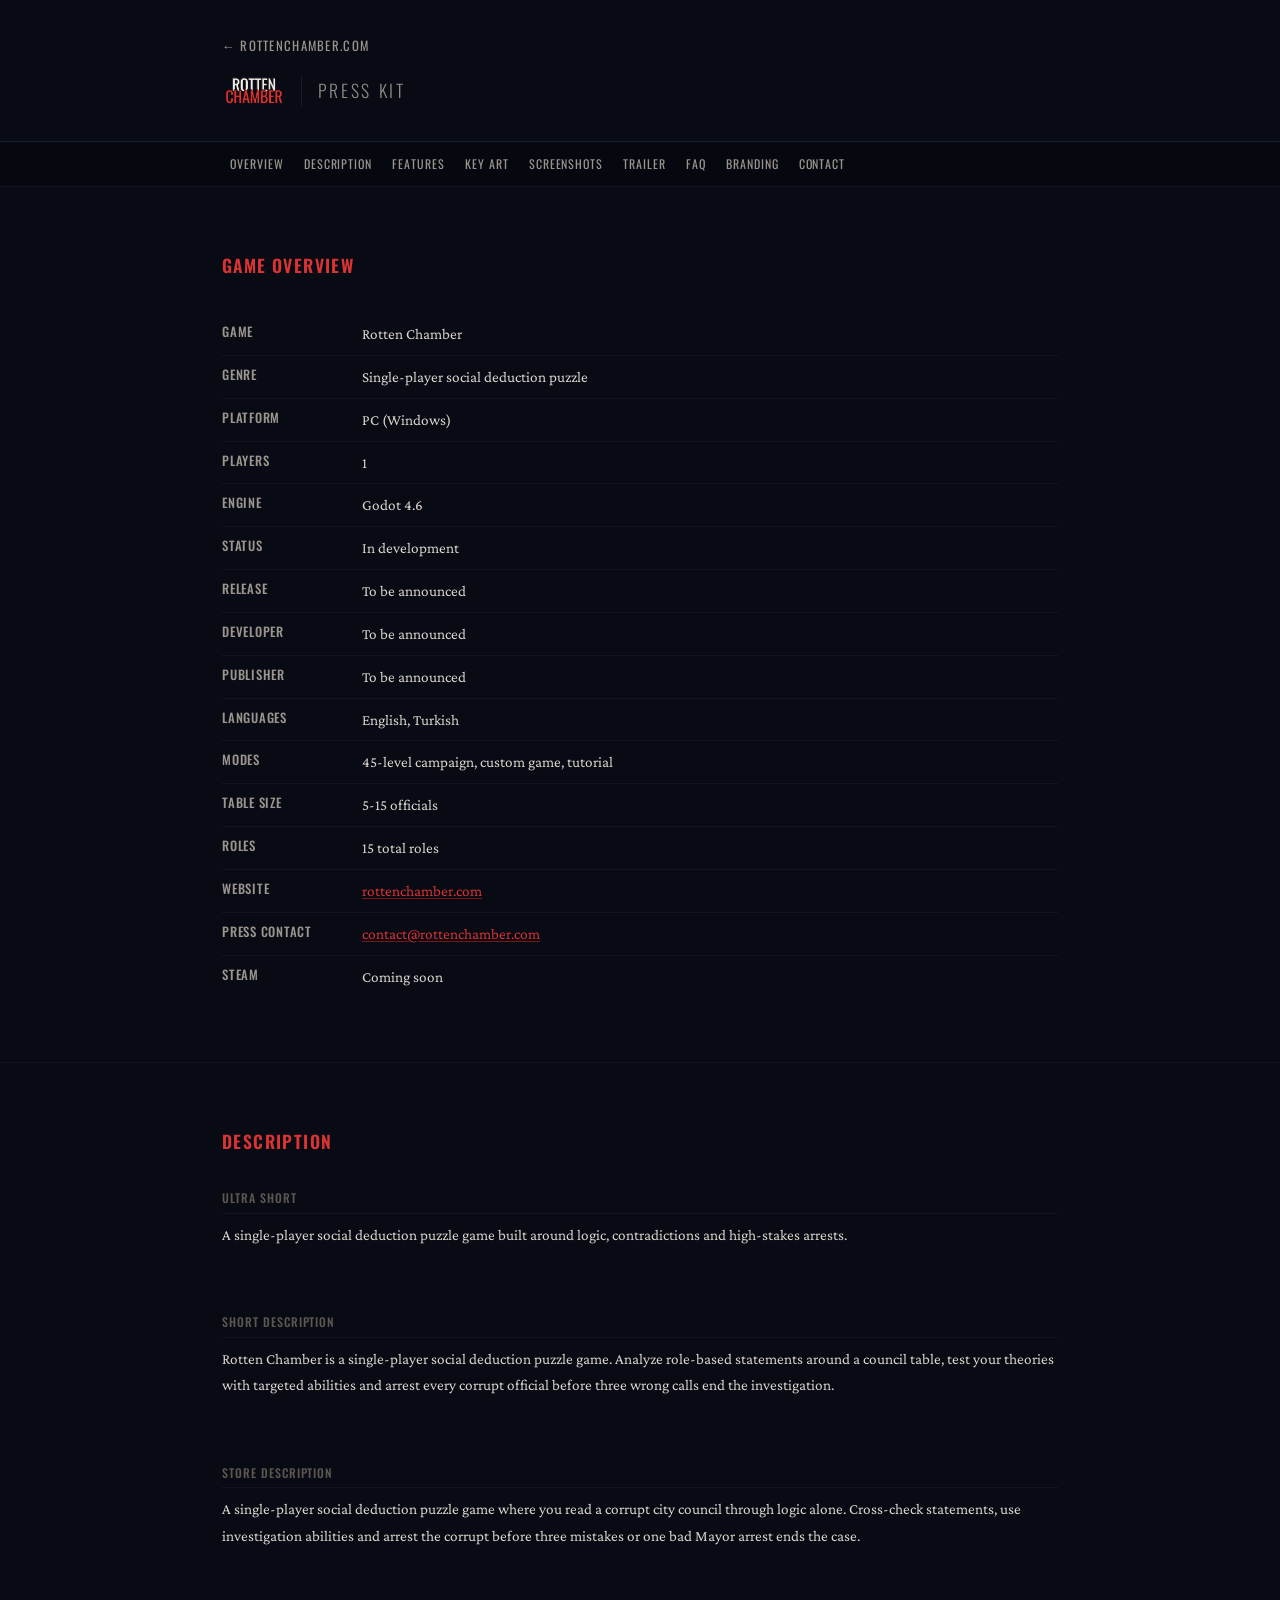
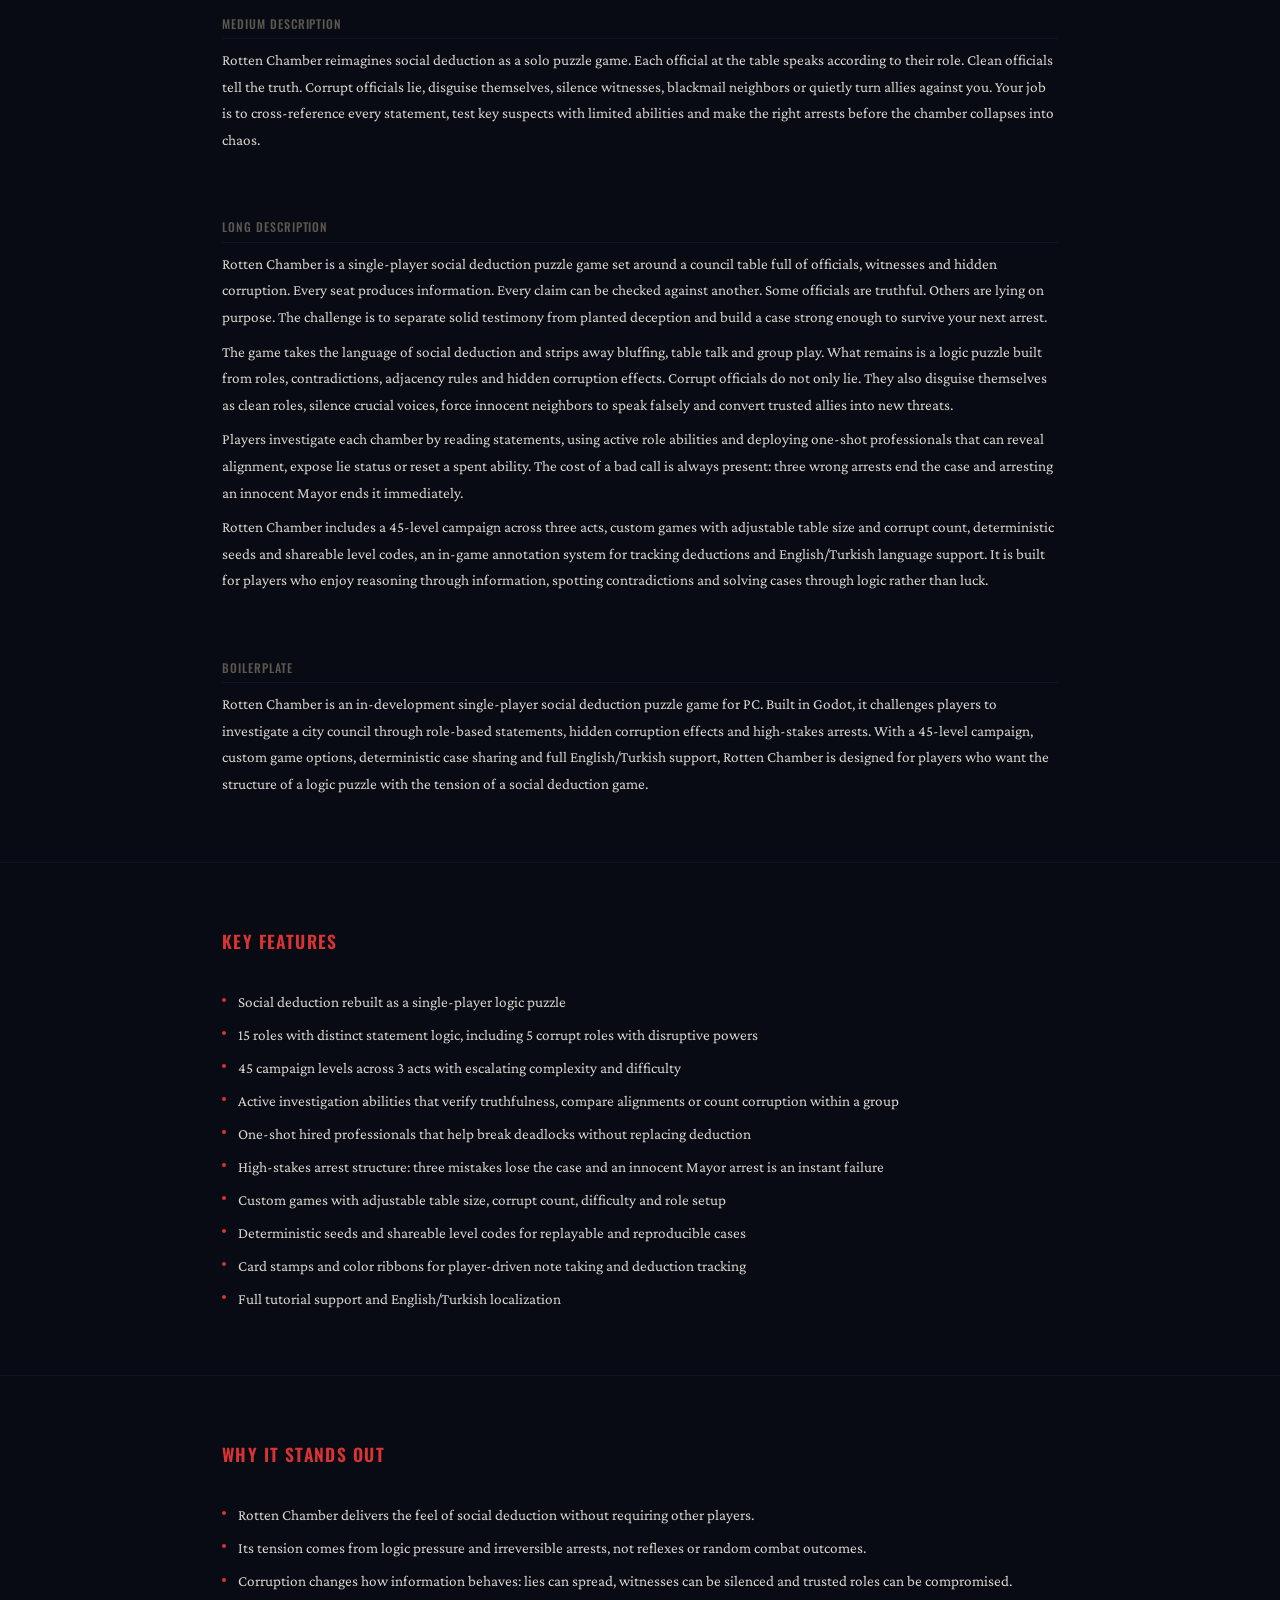
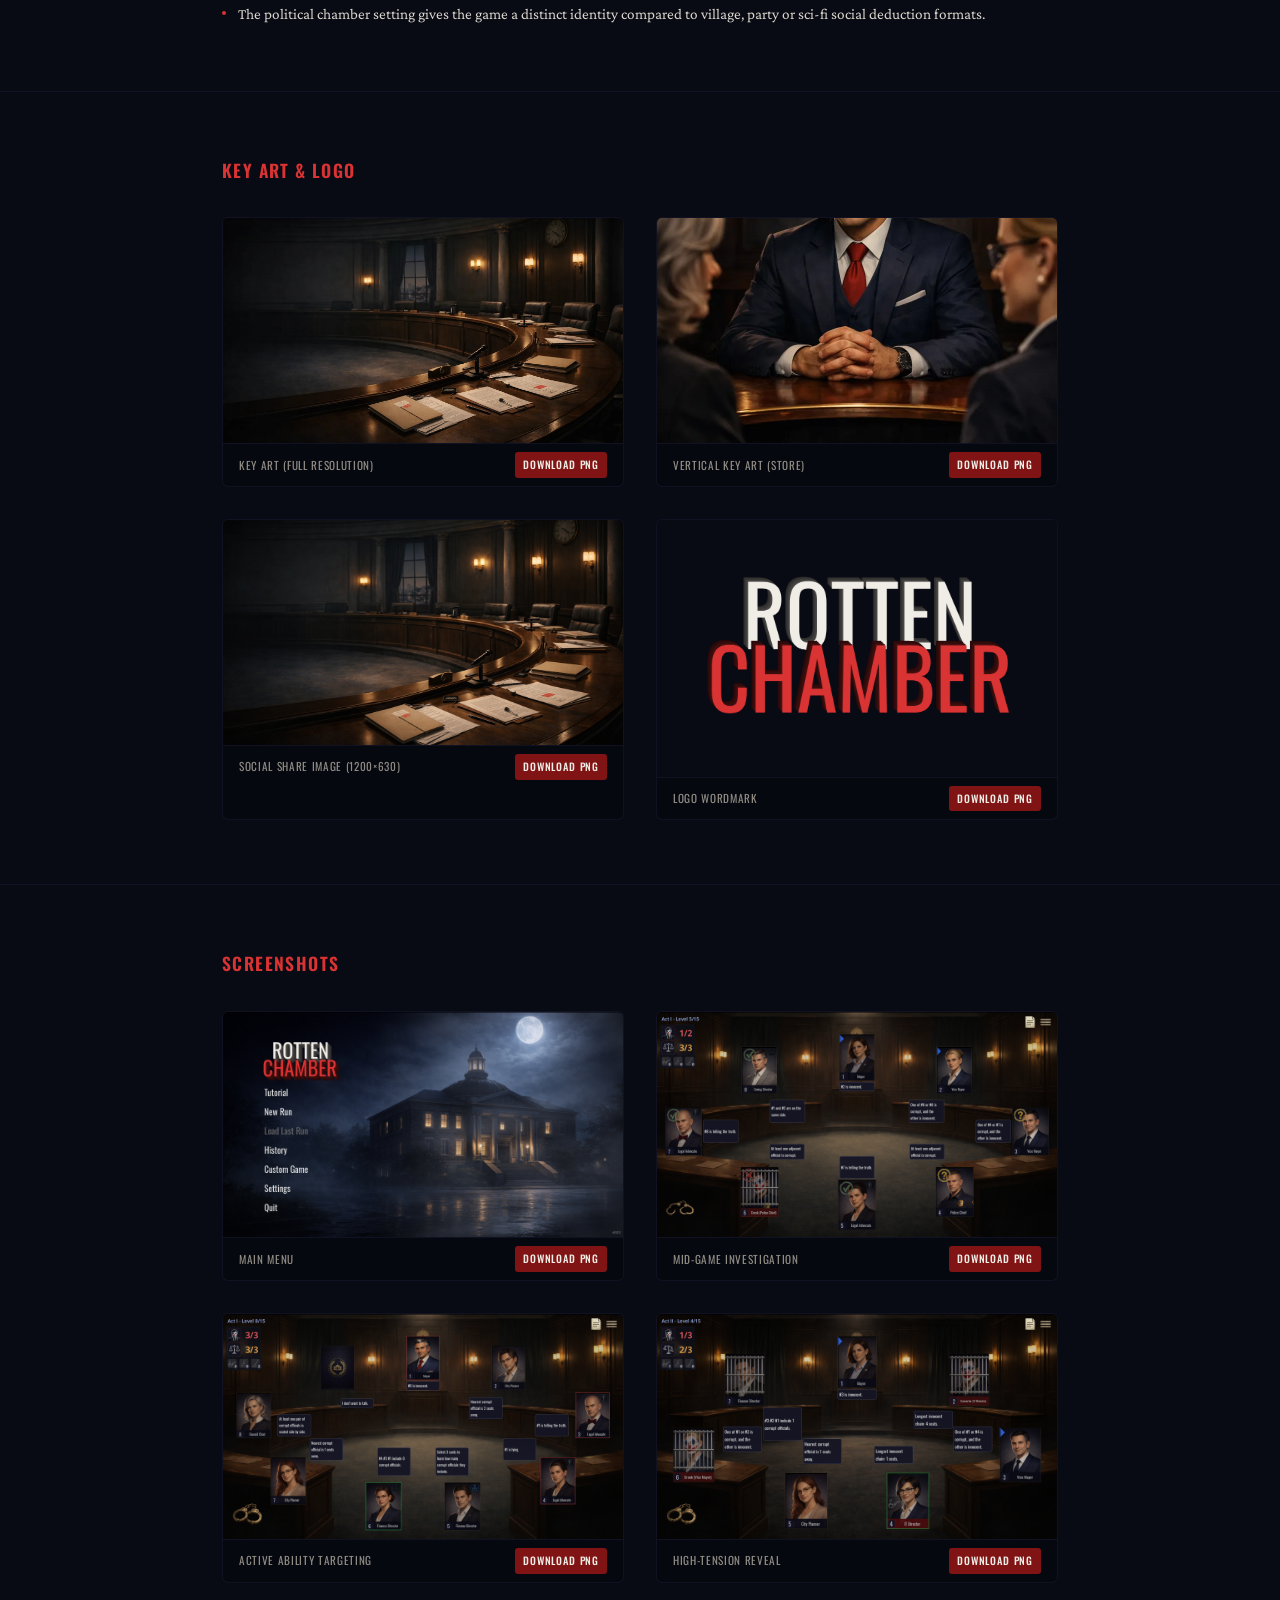
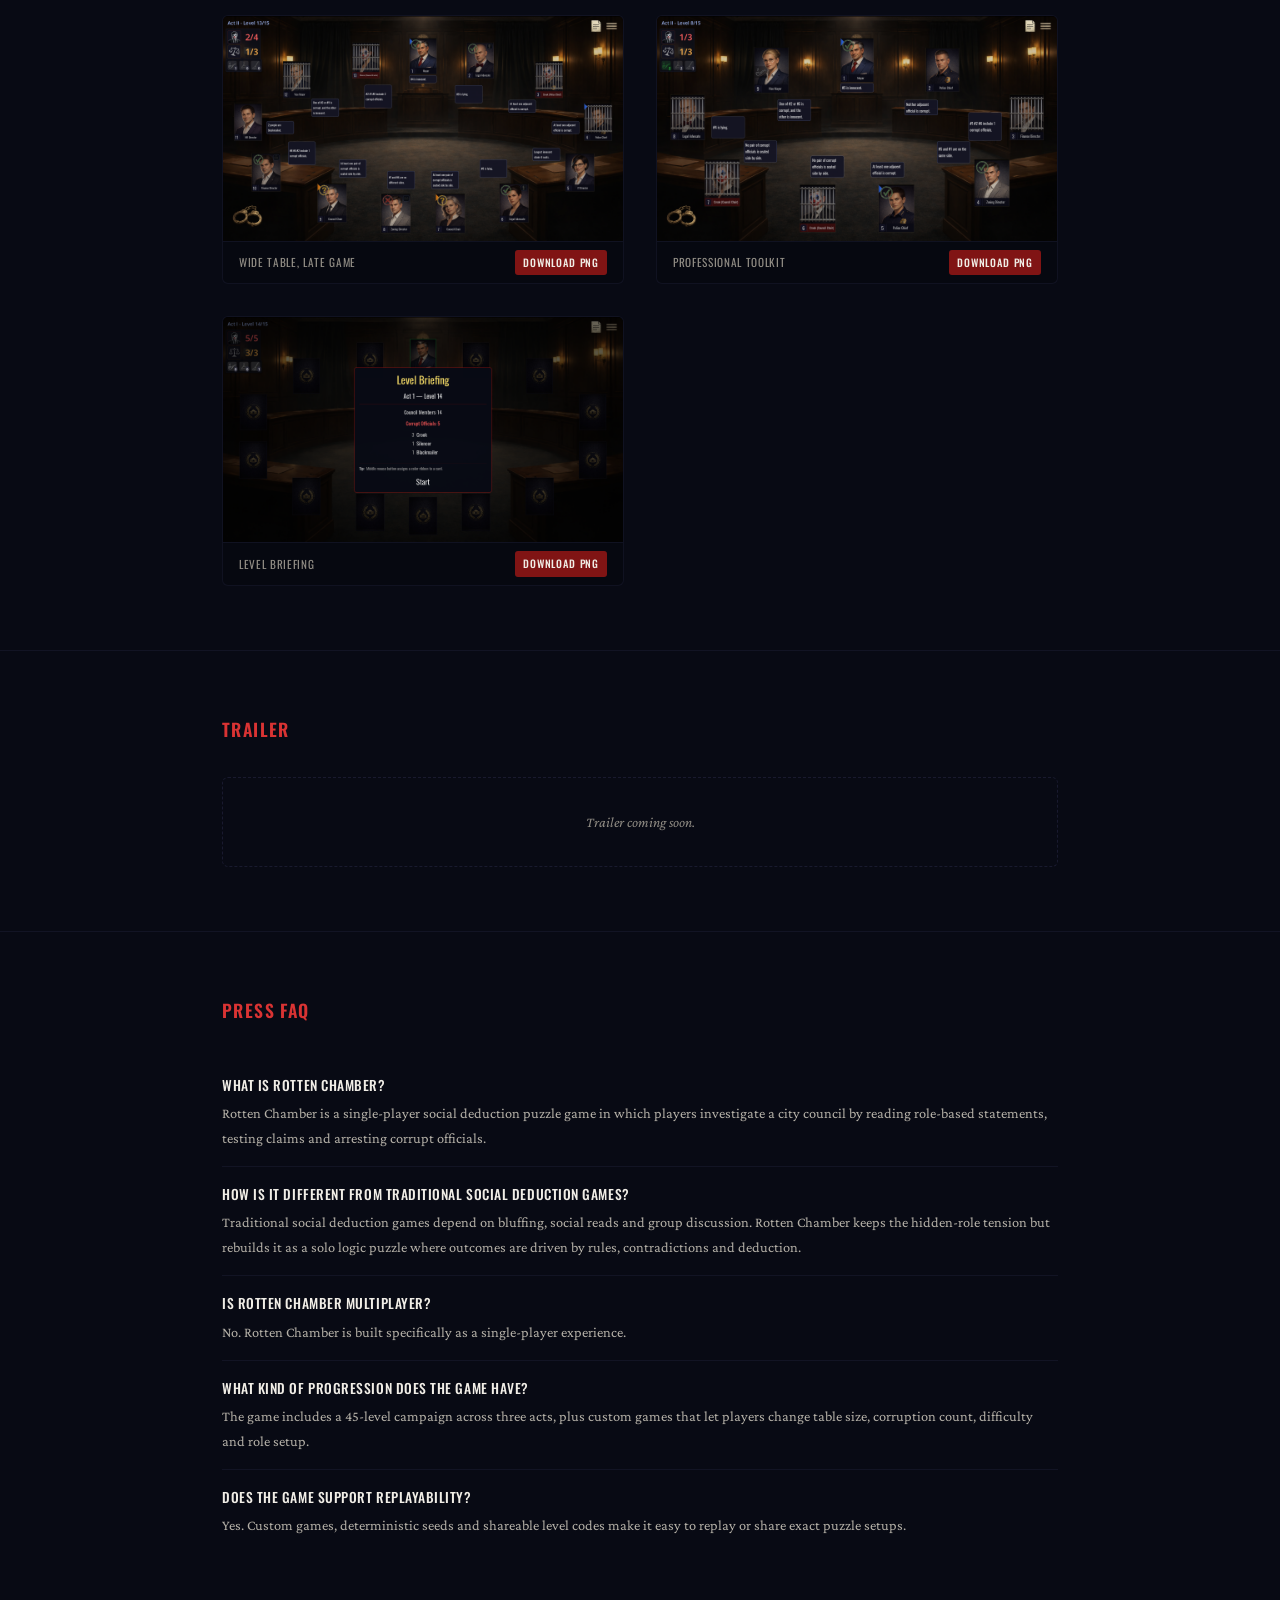
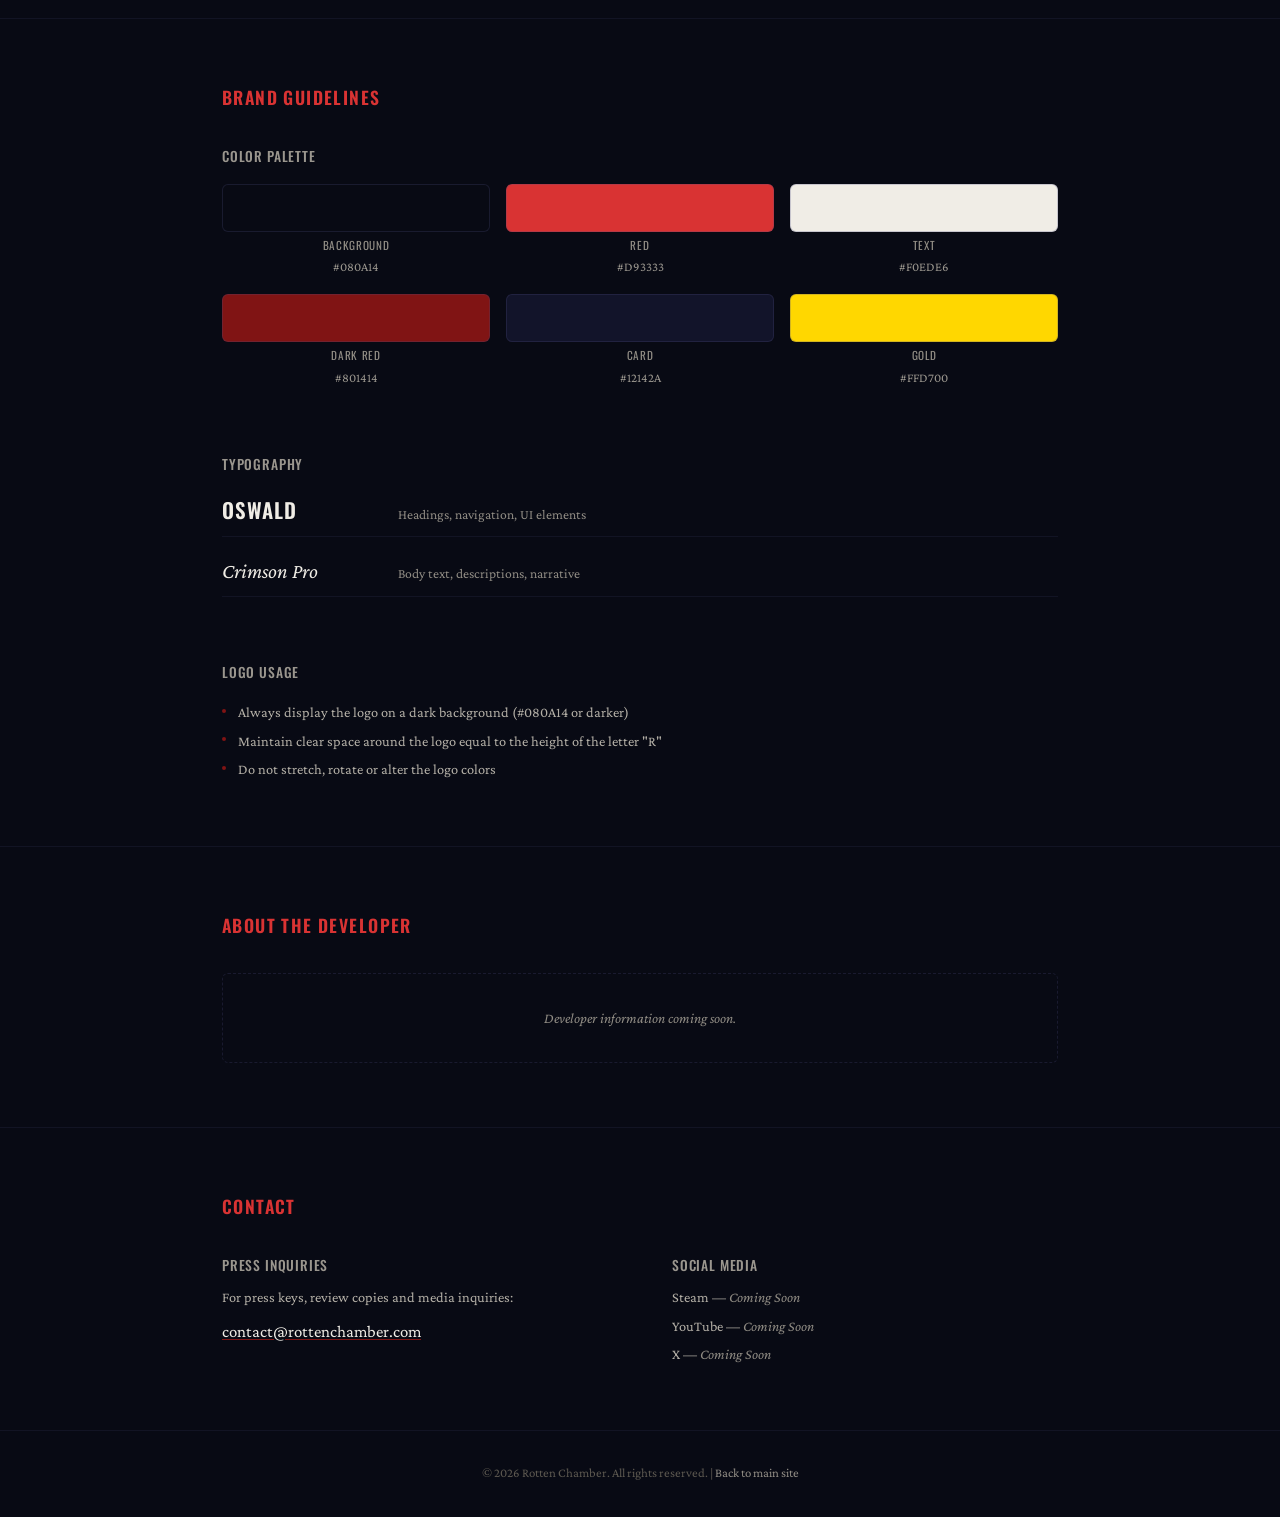
==== presskit/index.html @ c830e213 "Press kit: add dedicated press kit page at /presskit/ Self-hosted press kit with fact sheet, tiered " ====
<!DOCTYPE html>
<html lang="en">
<head>
  <meta charset="UTF-8">
  <meta name="viewport" content="width=device-width, initial-scale=1.0">
  <title>Press Kit - Rotten Chamber | Single-Player Social Deduction Puzzle Game</title>
  <meta name="description" content="Press kit for Rotten Chamber. A single-player social deduction puzzle game where every lie follows a rule. Download key art, screenshots, logos and game information for media coverage.">
  <meta name="robots" content="index, follow">
  <link rel="canonical" href="https://rottenchamber.com/presskit/">

  <!-- Open Graph -->
  <meta property="og:title" content="Press Kit - Rotten Chamber">
  <meta property="og:description" content="Press kit for Rotten Chamber. Download key art, screenshots, logos and game information for media coverage.">
  <meta property="og:image" content="https://rottenchamber.com/assets/images/exclusive/derived/hero_key_art_og.png">
  <meta property="og:image:width" content="1200">
  <meta property="og:image:height" content="630">
  <meta property="og:image:type" content="image/png">
  <meta property="og:image:alt" content="Rotten Chamber key art: a dark civic chamber where corruption hides in plain sight">
  <meta property="og:url" content="https://rottenchamber.com/presskit/">
  <meta property="og:type" content="website">
  <meta property="og:site_name" content="Rotten Chamber">

  <!-- Twitter Card -->
  <meta name="twitter:card" content="summary_large_image">
  <meta name="twitter:title" content="Press Kit - Rotten Chamber">
  <meta name="twitter:description" content="Press kit for Rotten Chamber. Download key art, screenshots, logos and game information.">
  <meta name="twitter:image" content="https://rottenchamber.com/assets/images/exclusive/derived/hero_key_art_og.png">

  <meta name="theme-color" content="#080A14">

  <!-- Favicon -->
  <link rel="icon" type="image/png" href="../assets/images/favicon.png">

  <!-- Fonts -->
  <link rel="preconnect" href="https://fonts.googleapis.com">
  <link rel="preconnect" href="https://fonts.gstatic.com" crossorigin>
  <link href="https://fonts.googleapis.com/css2?family=Oswald:wght@300;400;500;600;700&family=Crimson+Pro:ital,wght@0,300;0,400;0,500;0,600;1,300;1,400&display=swap" rel="stylesheet">

  <!-- Stylesheet -->
  <link rel="stylesheet" href="presskit.css">

  <!-- JSON-LD Structured Data -->
  <script type="application/ld+json">
  {
    "@context": "https://schema.org",
    "@type": "VideoGame",
    "name": "Rotten Chamber",
    "description": "A single-player social deduction puzzle game. Analyze statements, cross-reference clues and arrest the corrupt. 15 unique roles, 45 levels across three acts and pure logic-based deduction.",
    "url": "https://rottenchamber.com/",
    "image": "https://rottenchamber.com/assets/images/exclusive/derived/hero_key_art_og.png",
    "genre": ["Puzzle", "Social Deduction", "Logic"],
    "gamePlatform": "PC",
    "applicationCategory": "Game",
    "operatingSystem": "Windows",
    "numberOfPlayers": {
      "@type": "QuantitativeValue",
      "value": 1
    },
    "author": {
      "@type": "Organization",
      "name": "Rotten Chamber"
    },
    "inLanguage": "en",
    "keywords": "social deduction, social deduction game, single player social deduction, solo social deduction, social deduction puzzle, logic puzzle game, deduction game, press kit"
  }
  </script>
  <script type="application/ld+json">
  {
    "@context": "https://schema.org",
    "@type": "BreadcrumbList",
    "itemListElement": [
      {
        "@type": "ListItem",
        "position": 1,
        "name": "Home",
        "item": "https://rottenchamber.com/"
      },
      {
        "@type": "ListItem",
        "position": 2,
        "name": "Press Kit",
        "item": "https://rottenchamber.com/presskit/"
      }
    ]
  }
  </script>
</head>
<body>

  <!-- ═══ HEADER ═══════════════════════════════════════════════════════════ -->
  <header class="pk-header">
    <div class="pk-container">
      <a href="../" class="pk-header__back" data-i18n="presskit.back">&larr; rottenchamber.com</a>
      <div class="pk-header__title">
        <img src="../assets/images/exclusive/logo_wordmark_master.png" alt="Rotten Chamber" class="pk-header__logo">
        <span class="pk-header__label" data-i18n="presskit.title">Press Kit</span>
      </div>
    </div>
  </header>

  <!-- ═══ NAV ══════════════════════════════════════════════════════════════ -->
  <nav class="pk-nav" aria-label="Press kit sections">
    <div class="pk-container">
      <ul class="pk-nav__list">
        <li><a href="#overview" data-i18n="presskit.nav.overview">Overview</a></li>
        <li><a href="#description" data-i18n="presskit.nav.description">Description</a></li>
        <li><a href="#features" data-i18n="presskit.nav.features">Features</a></li>
        <li><a href="#key-art" data-i18n="presskit.nav.keyart">Key Art</a></li>
        <li><a href="#screenshots" data-i18n="presskit.nav.screenshots">Screenshots</a></li>
        <li><a href="#trailer" data-i18n="presskit.nav.trailer">Trailer</a></li>
        <li><a href="#press-faq" data-i18n="presskit.nav.faq">FAQ</a></li>
        <li><a href="#branding" data-i18n="presskit.nav.branding">Branding</a></li>
        <li><a href="#contact" data-i18n="presskit.nav.contact">Contact</a></li>
      </ul>
    </div>
  </nav>

  <main class="pk-main">

    <!-- ═══ FACT SHEET ════════════════════════════════════════════════════ -->
    <section class="pk-section" id="overview">
      <div class="pk-container">
        <h2 class="pk-section__title" data-i18n="presskit.overview.title">Game Overview</h2>
        <div class="pk-fact-sheet">
          <dl class="pk-facts">
            <div class="pk-facts__row">
              <dt data-i18n="presskit.fact.game">Game</dt>
              <dd>Rotten Chamber</dd>
            </div>
            <div class="pk-facts__row">
              <dt data-i18n="presskit.fact.genre">Genre</dt>
              <dd data-i18n="presskit.fact.genre_value">Single-player social deduction puzzle</dd>
            </div>
            <div class="pk-facts__row">
              <dt data-i18n="presskit.fact.platform">Platform</dt>
              <dd data-i18n="presskit.fact.platform_value">PC (Windows)</dd>
            </div>
            <div class="pk-facts__row">
              <dt data-i18n="presskit.fact.players">Players</dt>
              <dd>1</dd>
            </div>
            <div class="pk-facts__row">
              <dt data-i18n="presskit.fact.engine">Engine</dt>
              <dd>Godot 4.6</dd>
            </div>
            <div class="pk-facts__row">
              <dt data-i18n="presskit.fact.status">Status</dt>
              <dd data-i18n="presskit.fact.status_value">In development</dd>
            </div>
            <div class="pk-facts__row">
              <dt data-i18n="presskit.fact.release">Release</dt>
              <dd data-i18n="presskit.fact.release_value">To be announced</dd>
            </div>
            <div class="pk-facts__row">
              <dt data-i18n="presskit.fact.developer">Developer</dt>
              <dd data-i18n="presskit.fact.developer_value">To be announced</dd>
            </div>
            <div class="pk-facts__row">
              <dt data-i18n="presskit.fact.publisher">Publisher</dt>
              <dd data-i18n="presskit.fact.publisher_value">To be announced</dd>
            </div>
            <div class="pk-facts__row">
              <dt data-i18n="presskit.fact.languages">Languages</dt>
              <dd data-i18n="presskit.fact.languages_value">English, Turkish</dd>
            </div>
            <div class="pk-facts__row">
              <dt data-i18n="presskit.fact.modes">Modes</dt>
              <dd data-i18n="presskit.fact.modes_value">45-level campaign, custom game, tutorial</dd>
            </div>
            <div class="pk-facts__row">
              <dt data-i18n="presskit.fact.table_size">Table Size</dt>
              <dd data-i18n="presskit.fact.table_size_value">5-15 officials</dd>
            </div>
            <div class="pk-facts__row">
              <dt data-i18n="presskit.fact.roles">Roles</dt>
              <dd data-i18n="presskit.fact.roles_value">15 total roles</dd>
            </div>
            <div class="pk-facts__row">
              <dt data-i18n="presskit.fact.website">Website</dt>
              <dd><a href="https://rottenchamber.com" class="pk-link">rottenchamber.com</a></dd>
            </div>
            <div class="pk-facts__row">
              <dt data-i18n="presskit.fact.press_contact">Press Contact</dt>
              <dd><a href="mailto:contact@rottenchamber.com" class="pk-link">contact@rottenchamber.com</a></dd>
            </div>
            <div class="pk-facts__row">
              <dt>Steam</dt>
              <dd data-i18n="presskit.fact.steam_value">Coming soon</dd>
            </div>
          </dl>
        </div>
      </div>
    </section>

    <!-- ═══ DESCRIPTION ══════════════════════════════════════════════════ -->
    <section class="pk-section" id="description">
      <div class="pk-container">
        <h2 class="pk-section__title" data-i18n="presskit.description.title">Description</h2>

        <div class="pk-description">
          <div class="pk-description__tier">
            <h3 data-i18n="presskit.description.ultra_short_title">Ultra Short</h3>
            <p data-i18n="presskit.description.ultra_short">A single-player social deduction puzzle game built around logic, contradictions and high-stakes arrests.</p>
          </div>

          <div class="pk-description__tier">
            <h3 data-i18n="presskit.description.short_title">Short Description</h3>
            <p data-i18n="presskit.description.short">Rotten Chamber is a single-player social deduction puzzle game. Analyze role-based statements around a council table, test your theories with targeted abilities and arrest every corrupt official before three wrong calls end the investigation.</p>
          </div>

          <div class="pk-description__tier">
            <h3 data-i18n="presskit.description.store_title">Store Description</h3>
            <p data-i18n="presskit.description.store">A single-player social deduction puzzle game where you read a corrupt city council through logic alone. Cross-check statements, use investigation abilities and arrest the corrupt before three mistakes or one bad Mayor arrest ends the case.</p>
          </div>

          <div class="pk-description__tier">
            <h3 data-i18n="presskit.description.medium_title">Medium Description</h3>
            <p data-i18n="presskit.description.medium">Rotten Chamber reimagines social deduction as a solo puzzle game. Each official at the table speaks according to their role. Clean officials tell the truth. Corrupt officials lie, disguise themselves, silence witnesses, blackmail neighbors or quietly turn allies against you. Your job is to cross-reference every statement, test key suspects with limited abilities and make the right arrests before the chamber collapses into chaos.</p>
          </div>

          <div class="pk-description__tier">
            <h3 data-i18n="presskit.description.long_title">Long Description</h3>
            <p data-i18n="presskit.description.long_p1">Rotten Chamber is a single-player social deduction puzzle game set around a council table full of officials, witnesses and hidden corruption. Every seat produces information. Every claim can be checked against another. Some officials are truthful. Others are lying on purpose. The challenge is to separate solid testimony from planted deception and build a case strong enough to survive your next arrest.</p>
            <p data-i18n="presskit.description.long_p2">The game takes the language of social deduction and strips away bluffing, table talk and group play. What remains is a logic puzzle built from roles, contradictions, adjacency rules and hidden corruption effects. Corrupt officials do not only lie. They also disguise themselves as clean roles, silence crucial voices, force innocent neighbors to speak falsely and convert trusted allies into new threats.</p>
            <p data-i18n="presskit.description.long_p3">Players investigate each chamber by reading statements, using active role abilities and deploying one-shot professionals that can reveal alignment, expose lie status or reset a spent ability. The cost of a bad call is always present: three wrong arrests end the case and arresting an innocent Mayor ends it immediately.</p>
            <p data-i18n="presskit.description.long_p4">Rotten Chamber includes a 45-level campaign across three acts, custom games with adjustable table size and corrupt count, deterministic seeds and shareable level codes, an in-game annotation system for tracking deductions and English/Turkish language support. It is built for players who enjoy reasoning through information, spotting contradictions and solving cases through logic rather than luck.</p>
          </div>

          <div class="pk-description__tier">
            <h3 data-i18n="presskit.description.boilerplate_title">Boilerplate</h3>
            <p data-i18n="presskit.description.boilerplate">Rotten Chamber is an in-development single-player social deduction puzzle game for PC. Built in Godot, it challenges players to investigate a city council through role-based statements, hidden corruption effects and high-stakes arrests. With a 45-level campaign, custom game options, deterministic case sharing and full English/Turkish support, Rotten Chamber is designed for players who want the structure of a logic puzzle with the tension of a social deduction game.</p>
          </div>
        </div>
      </div>
    </section>

    <!-- ═══ FEATURES ═════════════════════════════════════════════════════ -->
    <section class="pk-section" id="features">
      <div class="pk-container">
        <h2 class="pk-section__title" data-i18n="presskit.features.title">Key Features</h2>
        <ul class="pk-feature-list">
          <li data-i18n="presskit.features.f1">Social deduction rebuilt as a single-player logic puzzle</li>
          <li data-i18n="presskit.features.f2">15 roles with distinct statement logic, including 5 corrupt roles with disruptive powers</li>
          <li data-i18n="presskit.features.f3">45 campaign levels across 3 acts with escalating complexity and difficulty</li>
          <li data-i18n="presskit.features.f4">Active investigation abilities that verify truthfulness, compare alignments or count corruption within a group</li>
          <li data-i18n="presskit.features.f5">One-shot hired professionals that help break deadlocks without replacing deduction</li>
          <li data-i18n="presskit.features.f6">High-stakes arrest structure: three mistakes lose the case and an innocent Mayor arrest is an instant failure</li>
          <li data-i18n="presskit.features.f7">Custom games with adjustable table size, corrupt count, difficulty and role setup</li>
          <li data-i18n="presskit.features.f8">Deterministic seeds and shareable level codes for replayable and reproducible cases</li>
          <li data-i18n="presskit.features.f9">Card stamps and color ribbons for player-driven note taking and deduction tracking</li>
          <li data-i18n="presskit.features.f10">Full tutorial support and English/Turkish localization</li>
        </ul>
      </div>
    </section>

    <!-- ═══ WHY IT STANDS OUT ════════════════════════════════════════════ -->
    <section class="pk-section" id="why">
      <div class="pk-container">
        <h2 class="pk-section__title" data-i18n="presskit.why.title">Why It Stands Out</h2>
        <ul class="pk-feature-list pk-feature-list--standout">
          <li data-i18n="presskit.why.w1">Rotten Chamber delivers the feel of social deduction without requiring other players.</li>
          <li data-i18n="presskit.why.w2">Its tension comes from logic pressure and irreversible arrests, not reflexes or random combat outcomes.</li>
          <li data-i18n="presskit.why.w3">Corruption changes how information behaves: lies can spread, witnesses can be silenced and trusted roles can be compromised.</li>
          <li data-i18n="presskit.why.w4">The political chamber setting gives the game a distinct identity compared to village, party or sci-fi social deduction formats.</li>
        </ul>
      </div>
    </section>

    <!-- ═══ KEY ART & LOGO ═══════════════════════════════════════════════ -->
    <section class="pk-section" id="key-art">
      <div class="pk-container">
        <h2 class="pk-section__title" data-i18n="presskit.keyart.title">Key Art &amp; Logo</h2>

        <div class="pk-media-grid pk-media-grid--keyart">
          <figure class="pk-media-item">
            <a href="../assets/images/exclusive/hero_key_art_master.png" target="_blank">
              <img src="../assets/images/exclusive/hero_key_art_master.webp" alt="Official key art for Rotten Chamber, depicting a shadowed civic chamber where corruption hides in plain sight" loading="lazy">
            </a>
            <figcaption>
              <span data-i18n="presskit.keyart.hero_label">Key Art (Full Resolution)</span>
              <a href="../assets/images/exclusive/hero_key_art_master.png" download class="pk-download" data-i18n="presskit.download">Download PNG</a>
            </figcaption>
          </figure>

          <figure class="pk-media-item">
            <a href="../assets/images/exclusive/store-vertical-key-art.png" target="_blank">
              <img src="../assets/images/exclusive/store-vertical-key-art.webp" alt="Rotten Chamber vertical key art for store pages" loading="lazy">
            </a>
            <figcaption>
              <span data-i18n="presskit.keyart.vertical_label">Vertical Key Art (Store)</span>
              <a href="../assets/images/exclusive/store-vertical-key-art.png" download class="pk-download" data-i18n="presskit.download">Download PNG</a>
            </figcaption>
          </figure>

          <figure class="pk-media-item">
            <a href="../assets/images/exclusive/derived/hero_key_art_og.png" target="_blank">
              <img src="../assets/images/exclusive/derived/hero_key_art_og.png" alt="Rotten Chamber Open Graph image (1200x630)" loading="lazy">
            </a>
            <figcaption>
              <span data-i18n="presskit.keyart.og_label">Social Share Image (1200&times;630)</span>
              <a href="../assets/images/exclusive/derived/hero_key_art_og.png" download class="pk-download" data-i18n="presskit.download">Download PNG</a>
            </figcaption>
          </figure>

          <figure class="pk-media-item">
            <a href="../assets/images/exclusive/logo_wordmark_master.png" target="_blank">
              <img src="../assets/images/exclusive/logo_wordmark_master.png" alt="Rotten Chamber wordmark logo" loading="lazy" class="pk-media-item__logo">
            </a>
            <figcaption>
              <span data-i18n="presskit.keyart.logo_label">Logo Wordmark</span>
              <a href="../assets/images/exclusive/logo_wordmark_master.png" download class="pk-download" data-i18n="presskit.download">Download PNG</a>
            </figcaption>
          </figure>
        </div>
      </div>
    </section>

    <!-- ═══ SCREENSHOTS ══════════════════════════════════════════════════ -->
    <section class="pk-section" id="screenshots">
      <div class="pk-container">
        <h2 class="pk-section__title" data-i18n="presskit.screenshots.title">Screenshots</h2>

        <div class="pk-media-grid pk-media-grid--screenshots">
          <figure class="pk-media-item">
            <a href="../assets/images/screenshots/main-menu.png" target="_blank">
              <img src="../assets/images/screenshots/main-menu.png" alt="Main menu artwork for Rotten Chamber, introducing the game's dark civic tone and dossier-inspired presentation" loading="lazy" width="1920" height="1080">
            </a>
            <figcaption>
              <span data-i18n="presskit.screenshots.s1">Main Menu</span>
              <a href="../assets/images/screenshots/main-menu.png" download class="pk-download" data-i18n="presskit.download">Download PNG</a>
            </figcaption>
          </figure>

          <figure class="pk-media-item">
            <a href="../assets/images/screenshots/hero-mid-investigation.png" target="_blank">
              <img src="../assets/images/screenshots/hero-mid-investigation.png" alt="A mid-game investigation with multiple open statements, visible deductions and earlier arrests already shaping the remaining suspect pool" loading="lazy" width="1920" height="1080">
            </a>
            <figcaption>
              <span data-i18n="presskit.screenshots.s2">Mid-game investigation</span>
              <a href="../assets/images/screenshots/hero-mid-investigation.png" download class="pk-download" data-i18n="presskit.download">Download PNG</a>
            </figcaption>
          </figure>

          <figure class="pk-media-item">
            <a href="../assets/images/screenshots/active-ability-targeting.png" target="_blank">
              <img src="../assets/images/screenshots/active-ability-targeting.png" alt="An active investigation ability in use, showing how players can target specific seats to test a theory instead of relying on guesswork" loading="lazy" width="1920" height="1080">
            </a>
            <figcaption>
              <span data-i18n="presskit.screenshots.s3">Active ability targeting</span>
              <a href="../assets/images/screenshots/active-ability-targeting.png" download class="pk-download" data-i18n="presskit.download">Download PNG</a>
            </figcaption>
          </figure>

          <figure class="pk-media-item">
            <a href="../assets/images/screenshots/high-tension-reveal.png" target="_blank">
              <img src="../assets/images/screenshots/high-tension-reveal.png" alt="A high-pressure late case where previous arrests, narrowing margins and revealed corruption create immediate risk around every next decision" loading="lazy" width="1920" height="1080">
            </a>
            <figcaption>
              <span data-i18n="presskit.screenshots.s4">High-tension reveal</span>
              <a href="../assets/images/screenshots/high-tension-reveal.png" download class="pk-download" data-i18n="presskit.download">Download PNG</a>
            </figcaption>
          </figure>

          <figure class="pk-media-item">
            <a href="../assets/images/screenshots/wide-table-late-game.png" target="_blank">
              <img src="../assets/images/screenshots/wide-table-late-game.png" alt="A larger chamber setup that highlights the game's expanding information network, role interplay and late-run deduction density" loading="lazy" width="1920" height="1080">
            </a>
            <figcaption>
              <span data-i18n="presskit.screenshots.s5">Wide table, late game</span>
              <a href="../assets/images/screenshots/wide-table-late-game.png" download class="pk-download" data-i18n="presskit.download">Download PNG</a>
            </figcaption>
          </figure>

          <figure class="pk-media-item">
            <a href="../assets/images/screenshots/professional-toolkit-usage.png" target="_blank">
              <img src="../assets/images/screenshots/professional-toolkit-usage.png" alt="One-shot hired professionals can expose hidden information or restore key tools when a case reaches a deadlock" loading="lazy" width="1920" height="1080">
            </a>
            <figcaption>
              <span data-i18n="presskit.screenshots.s6">Professional toolkit</span>
              <a href="../assets/images/screenshots/professional-toolkit-usage.png" download class="pk-download" data-i18n="presskit.download">Download PNG</a>
            </figcaption>
          </figure>

          <figure class="pk-media-item">
            <a href="../assets/images/screenshots/level-briefing-act1-level14.png" target="_blank">
              <img src="../assets/images/screenshots/level-briefing-act1-level14.png" alt="Pre-case briefing screen showing chamber size, corruption count and run structure before an investigation begins" loading="lazy" width="1920" height="1080">
            </a>
            <figcaption>
              <span data-i18n="presskit.screenshots.s7">Level briefing</span>
              <a href="../assets/images/screenshots/level-briefing-act1-level14.png" download class="pk-download" data-i18n="presskit.download">Download PNG</a>
            </figcaption>
          </figure>
        </div>
      </div>
    </section>

    <!-- ═══ TRAILER ══════════════════════════════════════════════════════ -->
    <section class="pk-section" id="trailer">
      <div class="pk-container">
        <h2 class="pk-section__title" data-i18n="presskit.trailer.title">Trailer</h2>
        <div class="pk-placeholder">
          <p data-i18n="presskit.trailer.coming_soon">Trailer coming soon.</p>
        </div>
      </div>
    </section>

    <!-- ═══ PRESS FAQ ═════════════════════════════════════════════════════ -->
    <section class="pk-section" id="press-faq">
      <div class="pk-container">
        <h2 class="pk-section__title" data-i18n="presskit.faq.title">Press FAQ</h2>
        <dl class="pk-faq">
          <div class="pk-faq__item">
            <dt data-i18n="presskit.faq.q1">What is Rotten Chamber?</dt>
            <dd data-i18n="presskit.faq.a1">Rotten Chamber is a single-player social deduction puzzle game in which players investigate a city council by reading role-based statements, testing claims and arresting corrupt officials.</dd>
          </div>
          <div class="pk-faq__item">
            <dt data-i18n="presskit.faq.q2">How is it different from traditional social deduction games?</dt>
            <dd data-i18n="presskit.faq.a2">Traditional social deduction games depend on bluffing, social reads and group discussion. Rotten Chamber keeps the hidden-role tension but rebuilds it as a solo logic puzzle where outcomes are driven by rules, contradictions and deduction.</dd>
          </div>
          <div class="pk-faq__item">
            <dt data-i18n="presskit.faq.q3">Is Rotten Chamber multiplayer?</dt>
            <dd data-i18n="presskit.faq.a3">No. Rotten Chamber is built specifically as a single-player experience.</dd>
          </div>
          <div class="pk-faq__item">
            <dt data-i18n="presskit.faq.q4">What kind of progression does the game have?</dt>
            <dd data-i18n="presskit.faq.a4">The game includes a 45-level campaign across three acts, plus custom games that let players change table size, corruption count, difficulty and role setup.</dd>
          </div>
          <div class="pk-faq__item">
            <dt data-i18n="presskit.faq.q5">Does the game support replayability?</dt>
            <dd data-i18n="presskit.faq.a5">Yes. Custom games, deterministic seeds and shareable level codes make it easy to replay or share exact puzzle setups.</dd>
          </div>
        </dl>
      </div>
    </section>

    <!-- ═══ BRAND GUIDELINES ═════════════════════════════════════════════ -->
    <section class="pk-section" id="branding">
      <div class="pk-container">
        <h2 class="pk-section__title" data-i18n="presskit.branding.title">Brand Guidelines</h2>

        <div class="pk-branding">
          <div class="pk-branding__group">
            <h3 data-i18n="presskit.branding.colors_title">Color Palette</h3>
            <div class="pk-color-grid">
              <div class="pk-color-swatch">
                <div class="pk-color-swatch__sample" style="background: #080A14;"></div>
                <span class="pk-color-swatch__label">Background</span>
                <code class="pk-color-swatch__hex">#080A14</code>
              </div>
              <div class="pk-color-swatch">
                <div class="pk-color-swatch__sample" style="background: #D93333;"></div>
                <span class="pk-color-swatch__label">Red</span>
                <code class="pk-color-swatch__hex">#D93333</code>
              </div>
              <div class="pk-color-swatch">
                <div class="pk-color-swatch__sample" style="background: #F0EDE6;"></div>
                <span class="pk-color-swatch__label">Text</span>
                <code class="pk-color-swatch__hex">#F0EDE6</code>
              </div>
              <div class="pk-color-swatch">
                <div class="pk-color-swatch__sample" style="background: #801414;"></div>
                <span class="pk-color-swatch__label">Dark Red</span>
                <code class="pk-color-swatch__hex">#801414</code>
              </div>
              <div class="pk-color-swatch">
                <div class="pk-color-swatch__sample" style="background: #12142A;"></div>
                <span class="pk-color-swatch__label">Card</span>
                <code class="pk-color-swatch__hex">#12142A</code>
              </div>
              <div class="pk-color-swatch">
                <div class="pk-color-swatch__sample" style="background: #FFD700;"></div>
                <span class="pk-color-swatch__label">Gold</span>
                <code class="pk-color-swatch__hex">#FFD700</code>
              </div>
            </div>
          </div>

          <div class="pk-branding__group">
            <h3 data-i18n="presskit.branding.fonts_title">Typography</h3>
            <div class="pk-font-list">
              <div class="pk-font-item">
                <span class="pk-font-item__name pk-font-item__name--heading">Oswald</span>
                <span class="pk-font-item__role" data-i18n="presskit.branding.font_heading">Headings, navigation, UI elements</span>
              </div>
              <div class="pk-font-item">
                <span class="pk-font-item__name pk-font-item__name--body">Crimson Pro</span>
                <span class="pk-font-item__role" data-i18n="presskit.branding.font_body">Body text, descriptions, narrative</span>
              </div>
            </div>
          </div>

          <div class="pk-branding__group">
            <h3 data-i18n="presskit.branding.usage_title">Logo Usage</h3>
            <ul class="pk-branding__rules">
              <li data-i18n="presskit.branding.rule1">Always display the logo on a dark background (#080A14 or darker)</li>
              <li data-i18n="presskit.branding.rule2">Maintain clear space around the logo equal to the height of the letter "R"</li>
              <li data-i18n="presskit.branding.rule3">Do not stretch, rotate or alter the logo colors</li>
            </ul>
          </div>
        </div>
      </div>
    </section>

    <!-- ═══ ABOUT DEVELOPER ══════════════════════════════════════════════ -->
    <section class="pk-section" id="developer">
      <div class="pk-container">
        <h2 class="pk-section__title" data-i18n="presskit.developer.title">About the Developer</h2>
        <div class="pk-placeholder">
          <p data-i18n="presskit.developer.coming_soon">Developer information coming soon.</p>
        </div>
      </div>
    </section>

    <!-- ═══ CONTACT ══════════════════════════════════════════════════════ -->
    <section class="pk-section" id="contact">
      <div class="pk-container">
        <h2 class="pk-section__title" data-i18n="presskit.contact.title">Contact</h2>
        <div class="pk-contact">
          <div class="pk-contact__item">
            <h3 data-i18n="presskit.contact.press_title">Press Inquiries</h3>
            <p data-i18n="presskit.contact.press_info">For press keys, review copies and media inquiries:</p>
            <p class="pk-contact__email"><a href="mailto:contact@rottenchamber.com" class="pk-link">contact@rottenchamber.com</a></p>
          </div>
          <div class="pk-contact__item">
            <h3 data-i18n="presskit.contact.social_title">Social Media</h3>
            <ul class="pk-contact__social">
              <li>Steam &mdash; <span data-i18n="presskit.contact.coming_soon">Coming Soon</span></li>
              <li>YouTube &mdash; <span data-i18n="presskit.contact.coming_soon">Coming Soon</span></li>
              <li>X &mdash; <span data-i18n="presskit.contact.coming_soon">Coming Soon</span></li>
            </ul>
          </div>
        </div>
      </div>
    </section>

  </main>

  <!-- ═══ FOOTER ═════════════════════════════════════════════════════════ -->
  <footer class="pk-footer">
    <div class="pk-container">
      <p>&copy; 2026 Rotten Chamber. All rights reserved. | <a href="../" data-i18n="presskit.footer.back">Back to main site</a></p>
    </div>
  </footer>

  <!-- i18n Engine -->
  <script src="../js/i18n.js"></script>
</body>
</html>
---- presskit/presskit.css ----
/* ═══════════════════════════════════════════════════════════════════════════
   ROTTEN CHAMBER — Press Kit Stylesheet
   Utility-first, scan-friendly layout for media and press
   ═══════════════════════════════════════════════════════════════════════════ */

/* ─── CSS Custom Properties (mirrored from main site) ──────────────────── */
:root {
  /* Backgrounds */
  --bg-void: #030408;
  --bg-deepest: #060810;
  --bg-primary: #080A14;
  --bg-elevated: #0D0F1A;
  --bg-card: #12142A;
  --bg-card-hover: #181B35;

  /* The Red */
  --red: #D93333;
  --red-dark: #801414;
  --red-deep: #4D0A0A;
  --red-bright: #FF5959;

  /* Accent */
  --gold: #FFD700;

  /* Text */
  --text-bright: #F0EDE6;
  --text-primary: #D9D5CC;
  --text-body: #B3AFA6;
  --text-muted: #9A968E;
  --text-dim: #908C84;
  --text-faint: #5C5850;

  /* Borders */
  --border-subtle: rgba(77, 77, 128, 0.25);
  --border-card: rgba(77, 77, 128, 0.15);

  /* Spacing */
  --space-xs: 0.25rem;
  --space-sm: 0.5rem;
  --space-md: 1rem;
  --space-lg: 2rem;
  --space-xl: 4rem;

  /* Layout */
  --pk-max-width: 900px;
  --pk-padding: clamp(1.25rem, 4vw, 2rem);

  /* Radii */
  --radius-sm: 3px;
  --radius-md: 6px;
}

/* ─── Reset & Base ─────────────────────────────────────────────────────── */
*, *::before, *::after {
  margin: 0;
  padding: 0;
  box-sizing: border-box;
}

html {
  scroll-behavior: smooth;
}

body {
  background: var(--bg-primary);
  color: var(--text-body);
  font-family: 'Crimson Pro', Georgia, serif;
  font-size: 1rem;
  line-height: 1.7;
  -webkit-font-smoothing: antialiased;
}

img {
  max-width: 100%;
  height: auto;
  display: block;
}

a {
  color: var(--red);
  text-decoration: none;
  transition: color 0.2s;
}

a:hover {
  color: var(--red-bright);
}

/* ─── Container ────────────────────────────────────────────────────────── */
.pk-container {
  max-width: var(--pk-max-width);
  margin: 0 auto;
  padding: 0 var(--pk-padding);
}

/* ─── Header ───────────────────────────────────────────────────────────── */
.pk-header {
  padding: var(--space-lg) 0;
  border-bottom: 1px solid var(--border-subtle);
}

.pk-header__back {
  display: inline-block;
  font-family: 'Oswald', sans-serif;
  font-size: 0.8rem;
  font-weight: 400;
  text-transform: uppercase;
  letter-spacing: 0.1em;
  color: var(--text-muted);
  margin-bottom: var(--space-md);
}

.pk-header__back:hover {
  color: var(--text-bright);
}

.pk-header__title {
  display: flex;
  align-items: center;
  gap: var(--space-md);
}

.pk-header__logo {
  height: 36px;
  width: auto;
}

.pk-header__label {
  font-family: 'Oswald', sans-serif;
  font-size: 1.1rem;
  font-weight: 300;
  text-transform: uppercase;
  letter-spacing: 0.15em;
  color: var(--text-dim);
  border-left: 1px solid var(--border-subtle);
  padding-left: var(--space-md);
}

/* ─── Navigation ───────────────────────────────────────────────────────── */
.pk-nav {
  position: sticky;
  top: 0;
  z-index: 100;
  background: var(--bg-deepest);
  border-bottom: 1px solid var(--border-card);
  padding: var(--space-sm) 0;
}

.pk-nav__list {
  list-style: none;
  display: flex;
  flex-wrap: wrap;
  gap: var(--space-xs);
}

.pk-nav__list a {
  display: block;
  padding: var(--space-xs) var(--space-sm);
  font-family: 'Oswald', sans-serif;
  font-size: 0.75rem;
  font-weight: 400;
  text-transform: uppercase;
  letter-spacing: 0.08em;
  color: var(--text-muted);
  border-radius: var(--radius-sm);
  transition: color 0.2s, background 0.2s;
}

.pk-nav__list a:hover {
  color: var(--text-bright);
  background: var(--bg-elevated);
}

/* ─── Sections ─────────────────────────────────────────────────────────── */
.pk-section {
  padding: var(--space-xl) 0;
  border-bottom: 1px solid var(--border-card);
}

.pk-section:last-child {
  border-bottom: none;
}

.pk-section__title {
  font-family: 'Oswald', sans-serif;
  font-size: 1.1rem;
  font-weight: 600;
  text-transform: uppercase;
  letter-spacing: 0.08em;
  color: var(--red);
  margin-bottom: var(--space-lg);
}

/* ─── Fact Sheet ───────────────────────────────────────────────────────── */
.pk-facts {
  display: grid;
  gap: 0;
}

.pk-facts__row {
  display: grid;
  grid-template-columns: 140px 1fr;
  border-bottom: 1px solid var(--border-card);
  padding: var(--space-sm) 0;
}

.pk-facts__row:last-child {
  border-bottom: none;
}

.pk-facts dt {
  font-family: 'Oswald', sans-serif;
  font-size: 0.8rem;
  font-weight: 500;
  text-transform: uppercase;
  letter-spacing: 0.06em;
  color: var(--text-muted);
}

.pk-facts dd {
  color: var(--text-primary);
  font-size: 0.95rem;
}

/* ─── Description ──────────────────────────────────────────────────────── */
.pk-description {
  display: flex;
  flex-direction: column;
  gap: var(--space-xl);
}

.pk-description__tier h3 {
  font-family: 'Oswald', sans-serif;
  font-size: 0.75rem;
  font-weight: 500;
  text-transform: uppercase;
  letter-spacing: 0.08em;
  color: var(--text-faint);
  margin-bottom: var(--space-sm);
  padding-bottom: var(--space-xs);
  border-bottom: 1px solid var(--border-card);
}

.pk-description__tier p {
  color: var(--text-primary);
  margin-bottom: var(--space-sm);
  font-size: 0.95rem;
  line-height: 1.75;
}

.pk-description__tier p:last-child {
  margin-bottom: 0;
}

/* ─── Feature List ─────────────────────────────────────────────────────── */
.pk-feature-list {
  list-style: none;
  display: flex;
  flex-direction: column;
  gap: var(--space-sm);
}

.pk-feature-list li {
  position: relative;
  padding-left: var(--space-md);
  color: var(--text-primary);
  font-size: 0.95rem;
  line-height: 1.65;
}

.pk-feature-list li::before {
  content: '';
  position: absolute;
  left: 0;
  top: 0.6em;
  width: 4px;
  height: 4px;
  background: var(--red);
  border-radius: 50%;
}

/* ─── Media Grid ───────────────────────────────────────────────────────── */
.pk-media-grid {
  display: grid;
  gap: var(--space-lg);
}

.pk-media-grid--keyart {
  grid-template-columns: repeat(2, 1fr);
}

.pk-media-grid--screenshots {
  grid-template-columns: repeat(2, 1fr);
}

.pk-media-item {
  background: var(--bg-deepest);
  border: 1px solid var(--border-card);
  border-radius: var(--radius-md);
  overflow: hidden;
  transition: border-color 0.2s;
}

.pk-media-item:hover {
  border-color: var(--border-subtle);
}

.pk-media-item a:first-child {
  display: block;
}

.pk-media-item img {
  width: 100%;
  aspect-ratio: 16 / 9;
  object-fit: cover;
}

.pk-media-item__logo {
  aspect-ratio: auto !important;
  object-fit: contain !important;
  padding: var(--space-lg);
  background: var(--bg-primary);
}

.pk-media-item figcaption {
  display: flex;
  justify-content: space-between;
  align-items: center;
  padding: var(--space-sm) var(--space-md);
  border-top: 1px solid var(--border-card);
}

.pk-media-item figcaption span {
  font-family: 'Oswald', sans-serif;
  font-size: 0.7rem;
  font-weight: 400;
  text-transform: uppercase;
  letter-spacing: 0.06em;
  color: var(--text-dim);
}

/* ─── Download Button ──────────────────────────────────────────────────── */
.pk-download {
  display: inline-block;
  padding: var(--space-xs) var(--space-sm);
  font-family: 'Oswald', sans-serif;
  font-size: 0.65rem;
  font-weight: 500;
  text-transform: uppercase;
  letter-spacing: 0.08em;
  color: var(--text-bright);
  background: var(--red-dark);
  border-radius: var(--radius-sm);
  transition: background 0.2s;
  white-space: nowrap;
}

.pk-download:hover {
  background: var(--red);
  color: var(--text-bright);
}

/* ─── Link ─────────────────────────────────────────────────────────────── */
.pk-link {
  color: var(--red);
  text-decoration: underline;
  text-decoration-color: var(--red-dark);
  text-underline-offset: 2px;
}

.pk-link:hover {
  color: var(--red-bright);
  text-decoration-color: var(--red-bright);
}

/* ─── Placeholder ──────────────────────────────────────────────────────── */
.pk-placeholder {
  padding: var(--space-lg);
  border: 1px dashed var(--border-subtle);
  border-radius: var(--radius-md);
  text-align: center;
}

.pk-placeholder p {
  font-style: italic;
  color: var(--text-dim);
  font-size: 0.9rem;
}

/* ─── Press FAQ ────────────────────────────────────────────────────────── */
.pk-faq {
  display: flex;
  flex-direction: column;
  gap: 0;
}

.pk-faq__item {
  padding: var(--space-md) 0;
  border-bottom: 1px solid var(--border-card);
}

.pk-faq__item:last-child {
  border-bottom: none;
}

.pk-faq__item dt {
  font-family: 'Oswald', sans-serif;
  font-size: 0.85rem;
  font-weight: 500;
  text-transform: uppercase;
  letter-spacing: 0.04em;
  color: var(--text-bright);
  margin-bottom: var(--space-xs);
}

.pk-faq__item dd {
  font-size: 0.9rem;
  line-height: 1.7;
  color: var(--text-body);
}

/* ─── Branding ─────────────────────────────────────────────────────────── */
.pk-branding {
  display: flex;
  flex-direction: column;
  gap: var(--space-xl);
}

.pk-branding__group h3 {
  font-family: 'Oswald', sans-serif;
  font-size: 0.85rem;
  font-weight: 500;
  text-transform: uppercase;
  letter-spacing: 0.06em;
  color: var(--text-muted);
  margin-bottom: var(--space-md);
}

.pk-color-grid {
  display: grid;
  grid-template-columns: repeat(3, 1fr);
  gap: var(--space-md);
}

.pk-color-swatch {
  text-align: center;
}

.pk-color-swatch__sample {
  width: 100%;
  height: 48px;
  border-radius: var(--radius-md);
  border: 1px solid var(--border-subtle);
  margin-bottom: var(--space-xs);
}

.pk-color-swatch__label {
  display: block;
  font-family: 'Oswald', sans-serif;
  font-size: 0.7rem;
  font-weight: 400;
  text-transform: uppercase;
  letter-spacing: 0.06em;
  color: var(--text-dim);
}

.pk-color-swatch__hex {
  display: block;
  font-family: 'Crimson Pro', Georgia, serif;
  font-size: 0.8rem;
  color: var(--text-muted);
  margin-top: 2px;
}

/* ─── Fonts ────────────────────────────────────────────────────────────── */
.pk-font-list {
  display: flex;
  flex-direction: column;
  gap: var(--space-md);
}

.pk-font-item {
  display: flex;
  align-items: baseline;
  gap: var(--space-md);
  padding-bottom: var(--space-sm);
  border-bottom: 1px solid var(--border-card);
}

.pk-font-item__name {
  font-size: 1.3rem;
  color: var(--text-bright);
  min-width: 160px;
}

.pk-font-item__name--heading {
  font-family: 'Oswald', sans-serif;
  font-weight: 600;
  text-transform: uppercase;
  letter-spacing: 0.04em;
}

.pk-font-item__name--body {
  font-family: 'Crimson Pro', Georgia, serif;
  font-weight: 400;
  font-style: italic;
}

.pk-font-item__role {
  font-size: 0.85rem;
  color: var(--text-dim);
}

/* ─── Branding Rules ───────────────────────────────────────────────────── */
.pk-branding__rules {
  list-style: none;
  display: flex;
  flex-direction: column;
  gap: var(--space-xs);
}

.pk-branding__rules li {
  position: relative;
  padding-left: var(--space-md);
  color: var(--text-body);
  font-size: 0.9rem;
}

.pk-branding__rules li::before {
  content: '';
  position: absolute;
  left: 0;
  top: 0.6em;
  width: 4px;
  height: 4px;
  background: var(--red-dark);
  border-radius: 50%;
}

/* ─── Contact ──────────────────────────────────────────────────────────── */
.pk-contact {
  display: grid;
  grid-template-columns: 1fr 1fr;
  gap: var(--space-xl);
}

.pk-contact__item h3 {
  font-family: 'Oswald', sans-serif;
  font-size: 0.85rem;
  font-weight: 500;
  text-transform: uppercase;
  letter-spacing: 0.06em;
  color: var(--text-muted);
  margin-bottom: var(--space-sm);
}

.pk-contact__item p {
  font-size: 0.9rem;
  color: var(--text-body);
  margin-bottom: var(--space-sm);
}

.pk-contact__email {
  margin-top: var(--space-xs);
}

.pk-contact__email a {
  font-size: 1.05rem;
  color: var(--text-bright);
  text-decoration-color: var(--red-dark);
}

.pk-contact__email a:hover {
  color: var(--red-bright);
  text-decoration-color: var(--red-bright);
}

.pk-contact__social {
  list-style: none;
  display: flex;
  flex-direction: column;
  gap: var(--space-xs);
  font-size: 0.9rem;
  color: var(--text-body);
}

.pk-contact__social span {
  color: var(--text-dim);
  font-style: italic;
}

/* ─── Footer ───────────────────────────────────────────────────────────── */
.pk-footer {
  padding: var(--space-lg) 0;
  border-top: 1px solid var(--border-card);
  text-align: center;
}

.pk-footer p {
  font-size: 0.8rem;
  color: var(--text-faint);
}

.pk-footer a {
  color: var(--text-dim);
}

.pk-footer a:hover {
  color: var(--text-muted);
}

/* ─── Responsive ───────────────────────────────────────────────────────── */
@media (max-width: 640px) {
  .pk-media-grid--keyart,
  .pk-media-grid--screenshots {
    grid-template-columns: 1fr;
  }

  .pk-color-grid {
    grid-template-columns: repeat(3, 1fr);
  }

  .pk-contact {
    grid-template-columns: 1fr;
    gap: var(--space-lg);
  }

  .pk-facts__row {
    grid-template-columns: 120px 1fr;
  }

  .pk-font-item {
    flex-direction: column;
    gap: var(--space-xs);
  }

  .pk-font-item__name {
    min-width: auto;
  }

  .pk-header__logo {
    height: 28px;
  }

  .pk-nav__list {
    gap: 0;
  }
}

@media (max-width: 380px) {
  .pk-color-grid {
    grid-template-columns: repeat(2, 1fr);
  }

  .pk-media-item figcaption {
    flex-direction: column;
    gap: var(--space-xs);
    align-items: flex-start;
  }
}
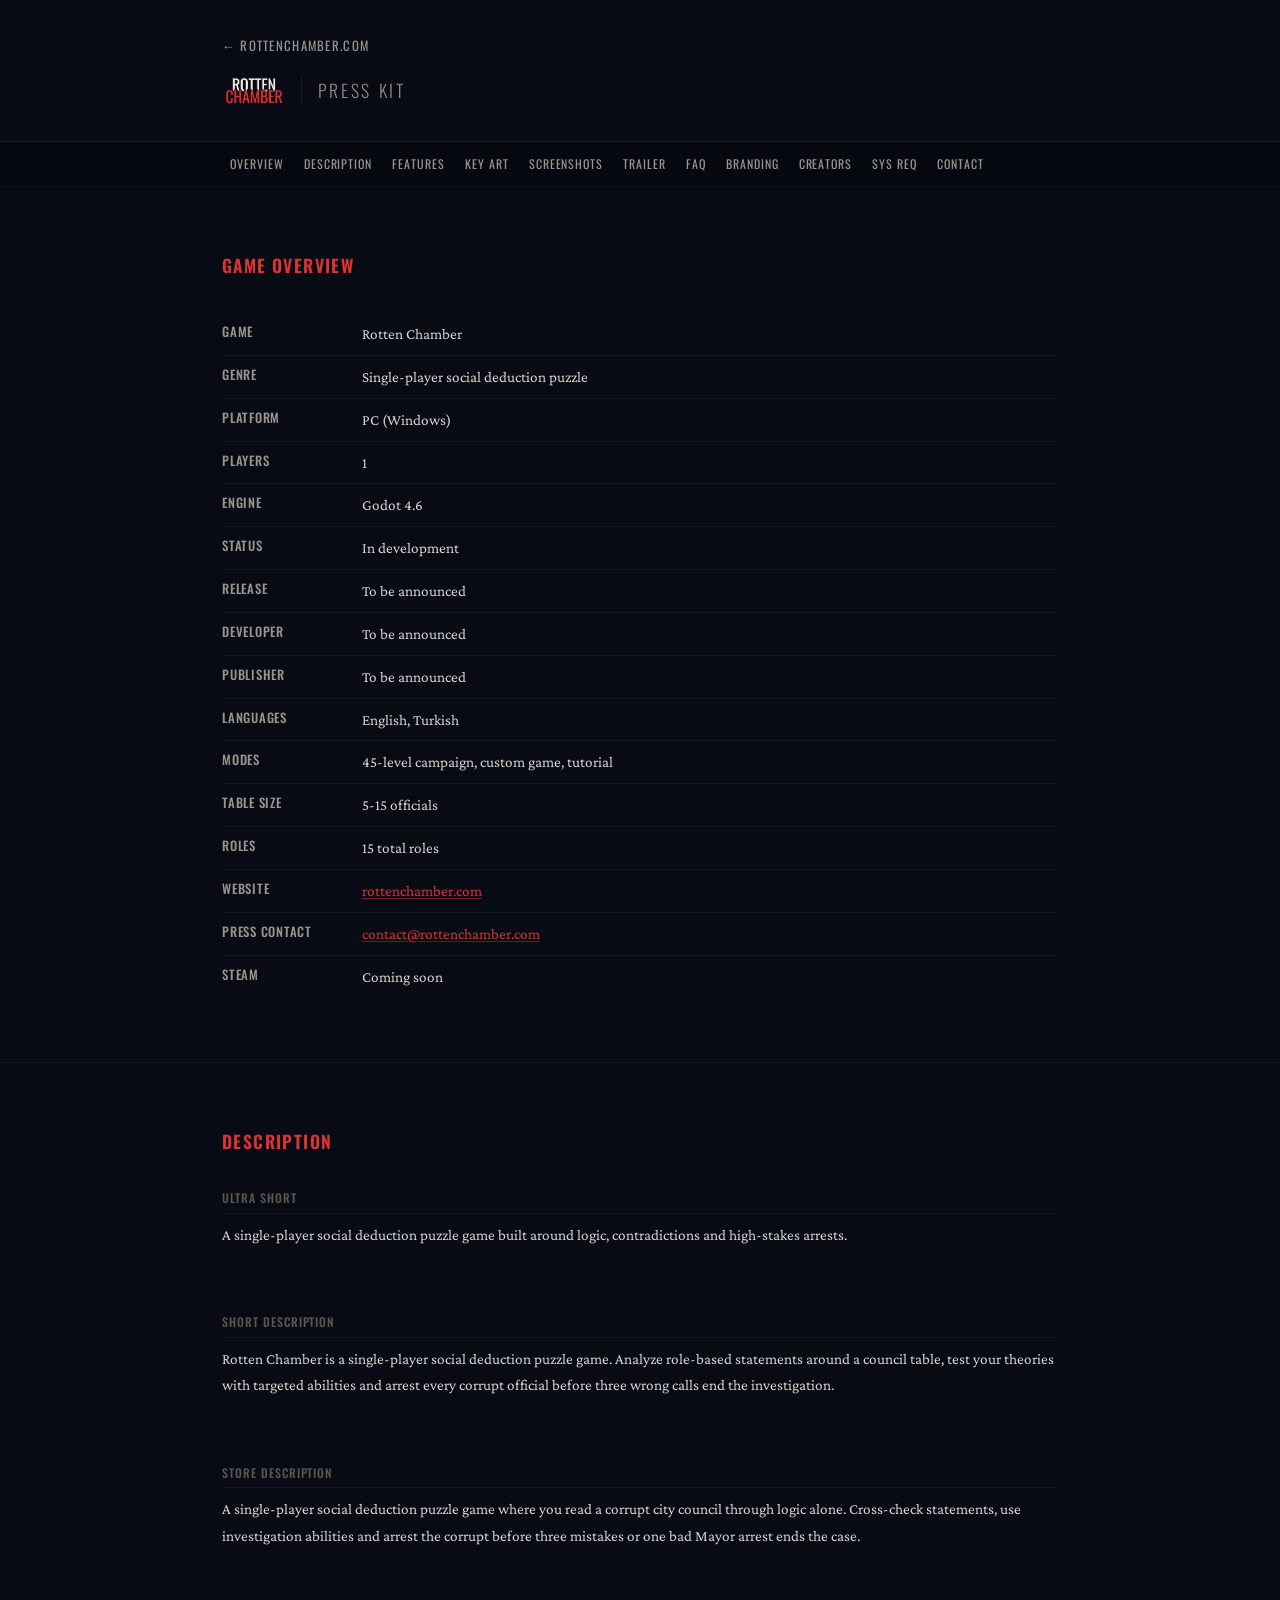
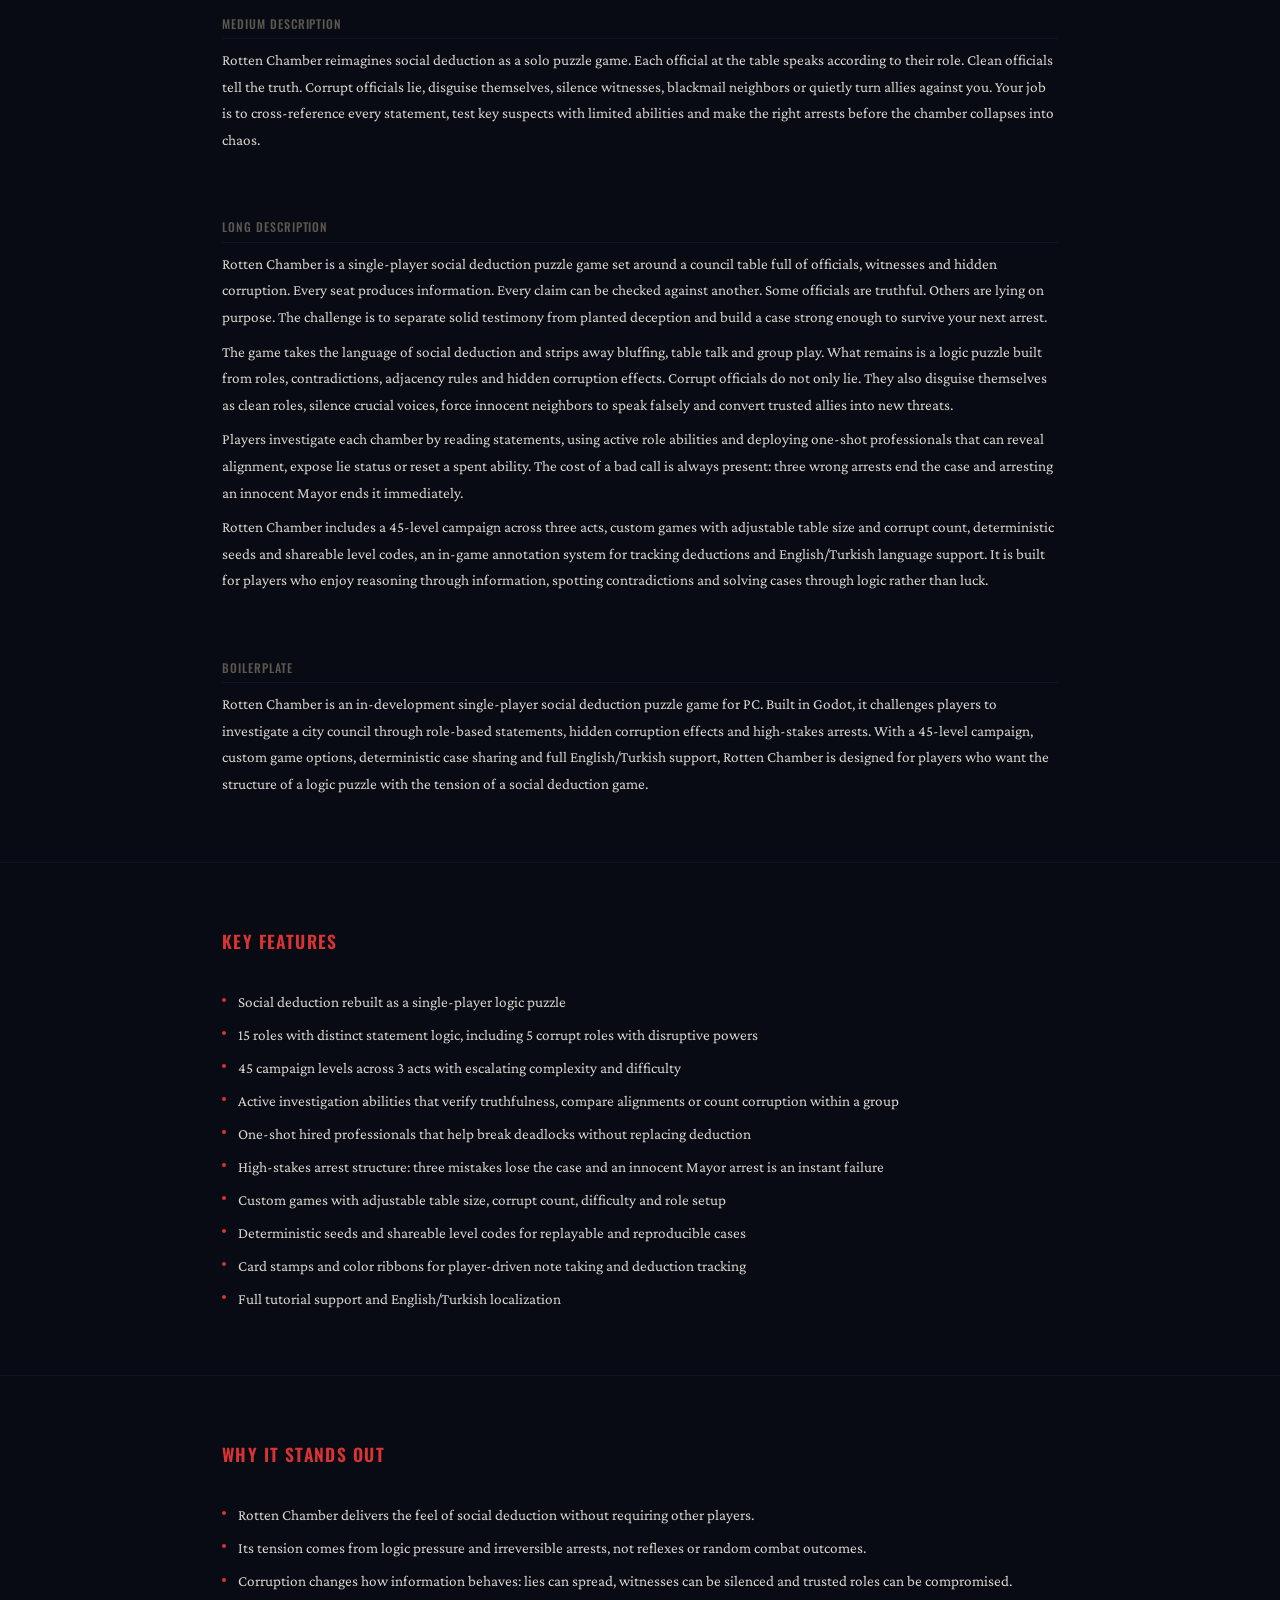
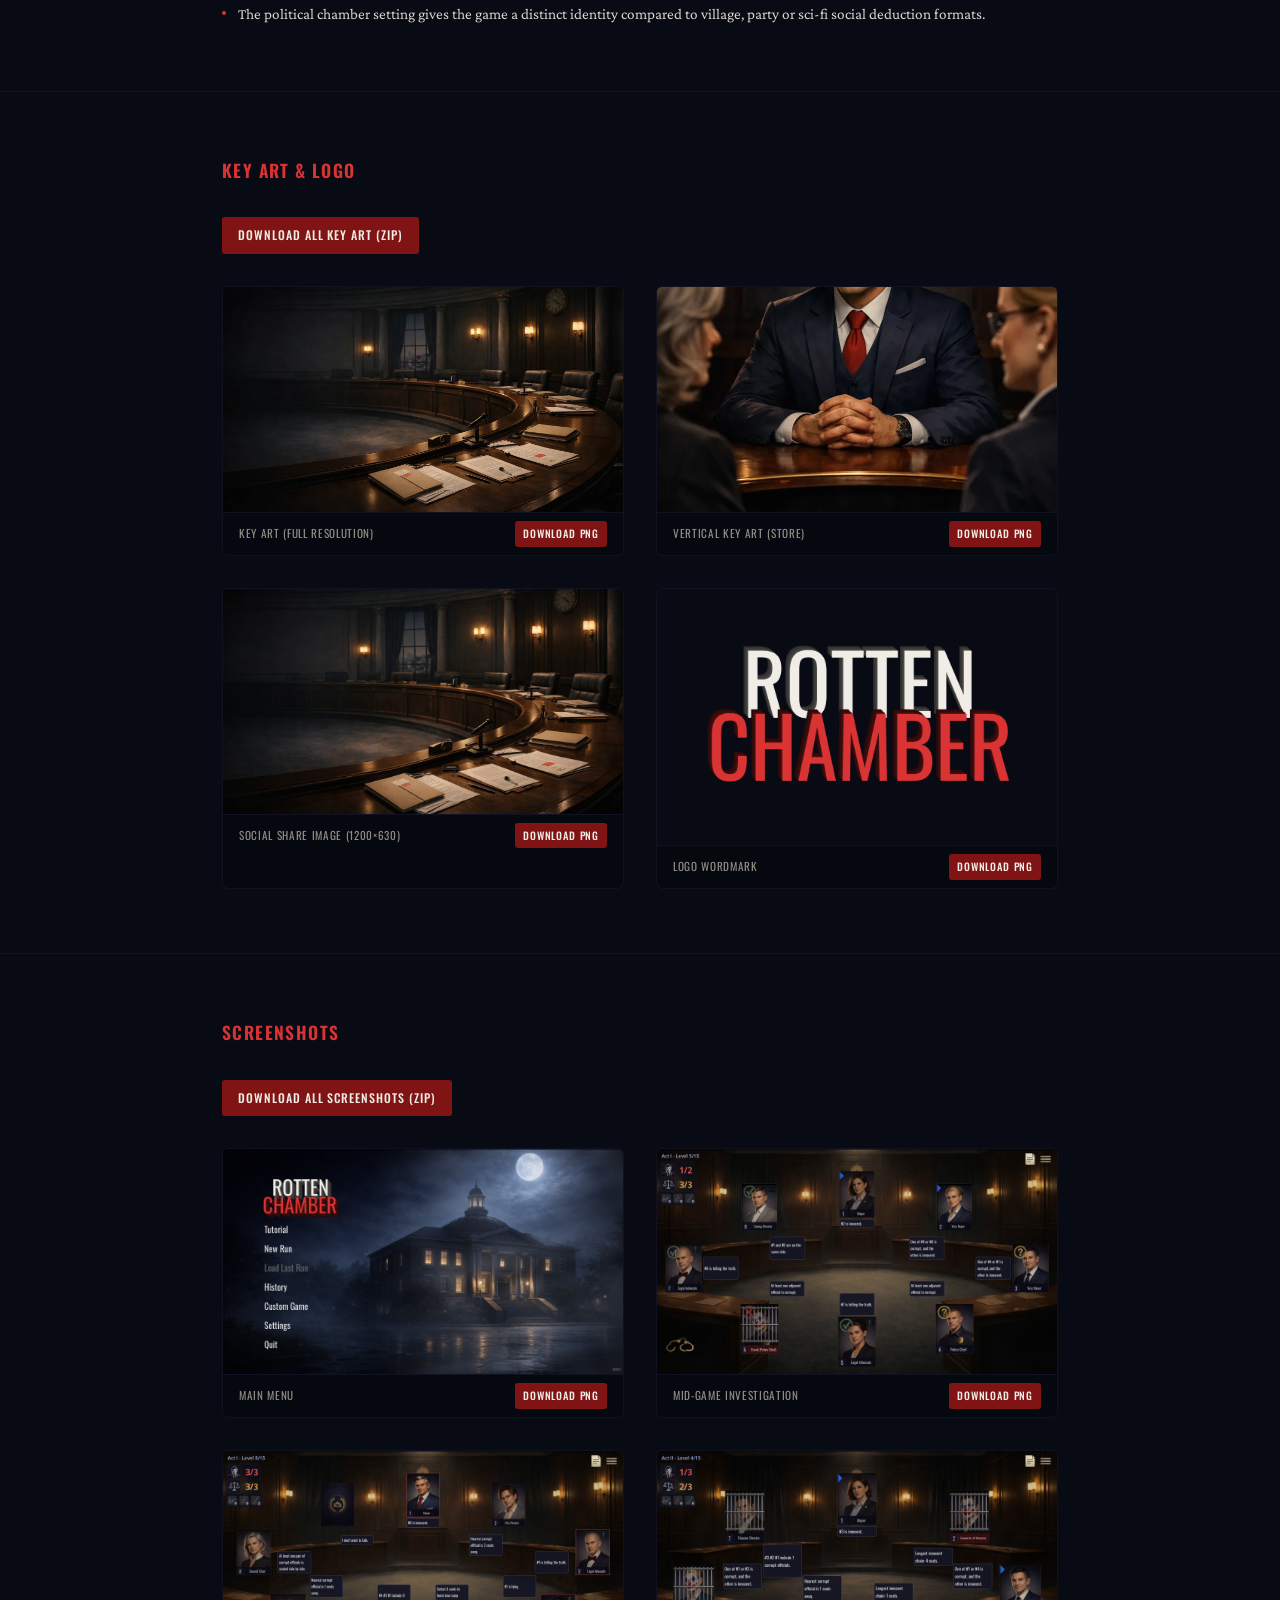
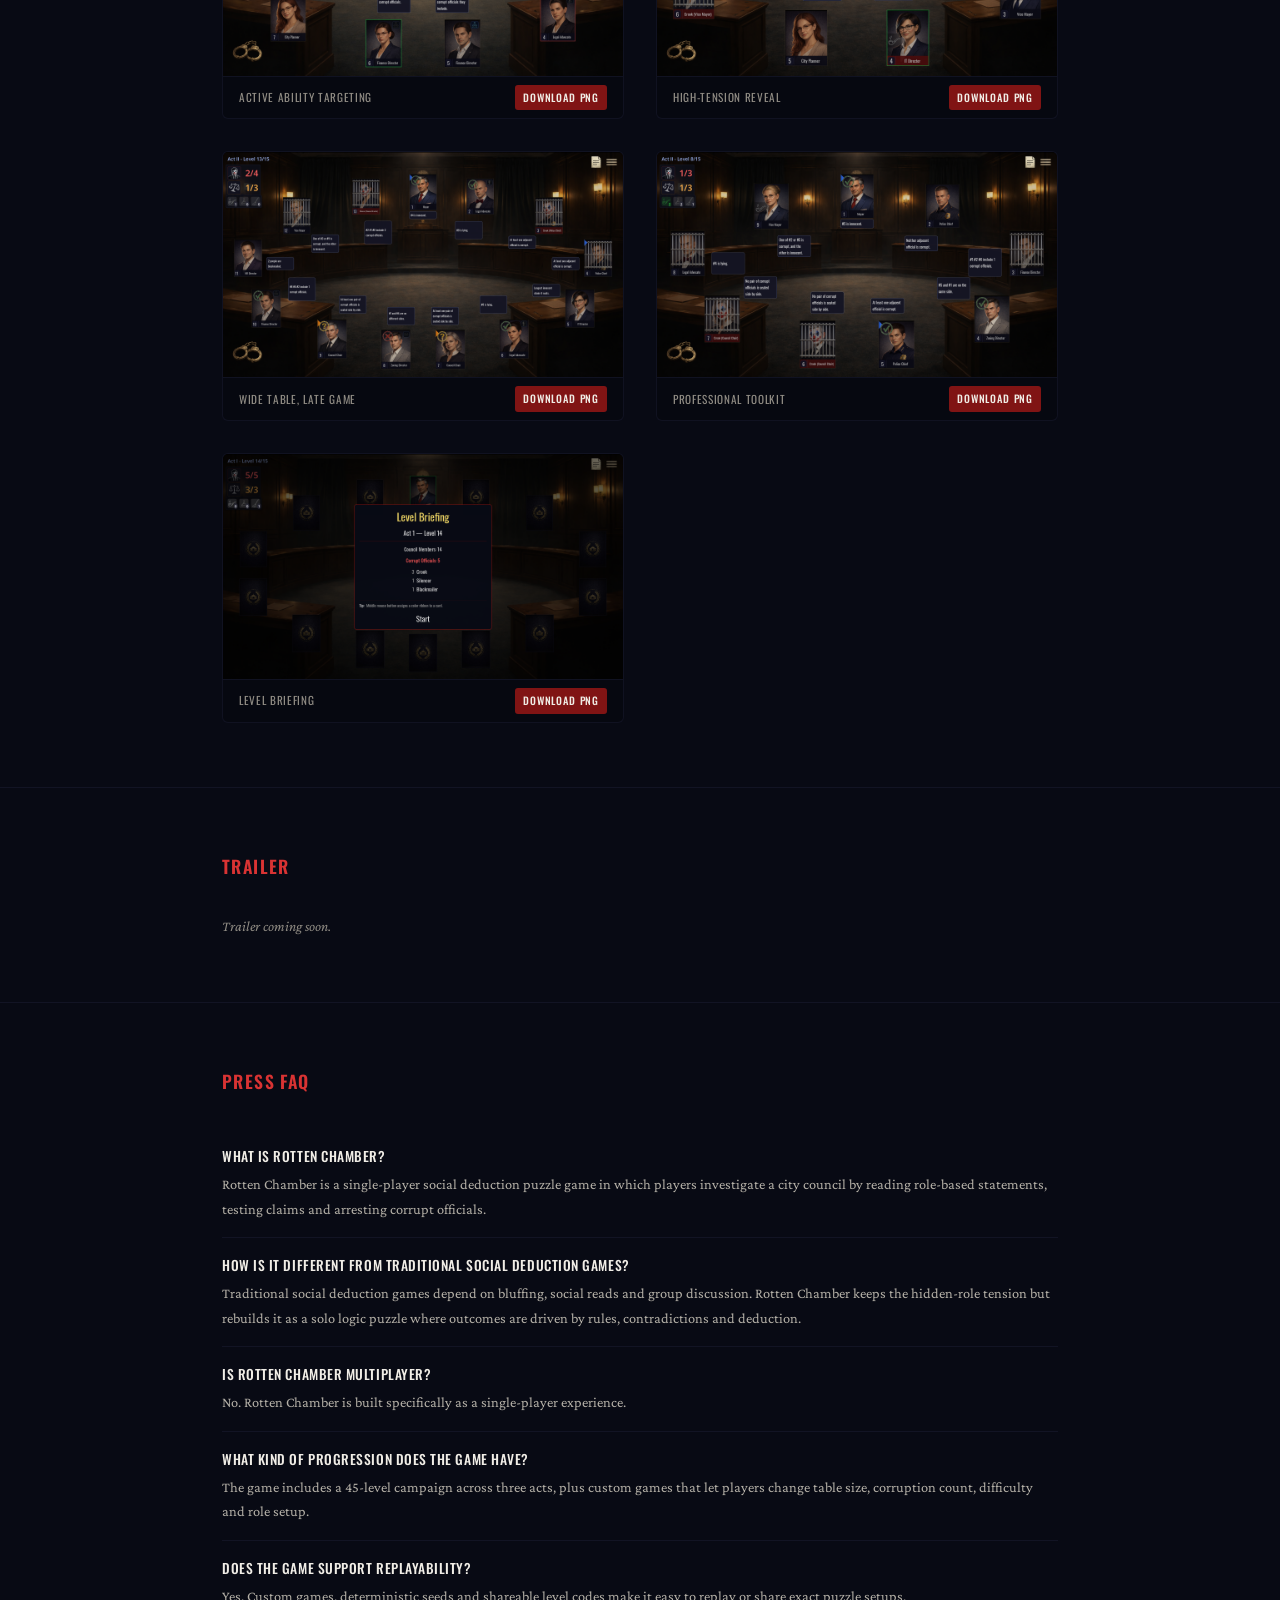
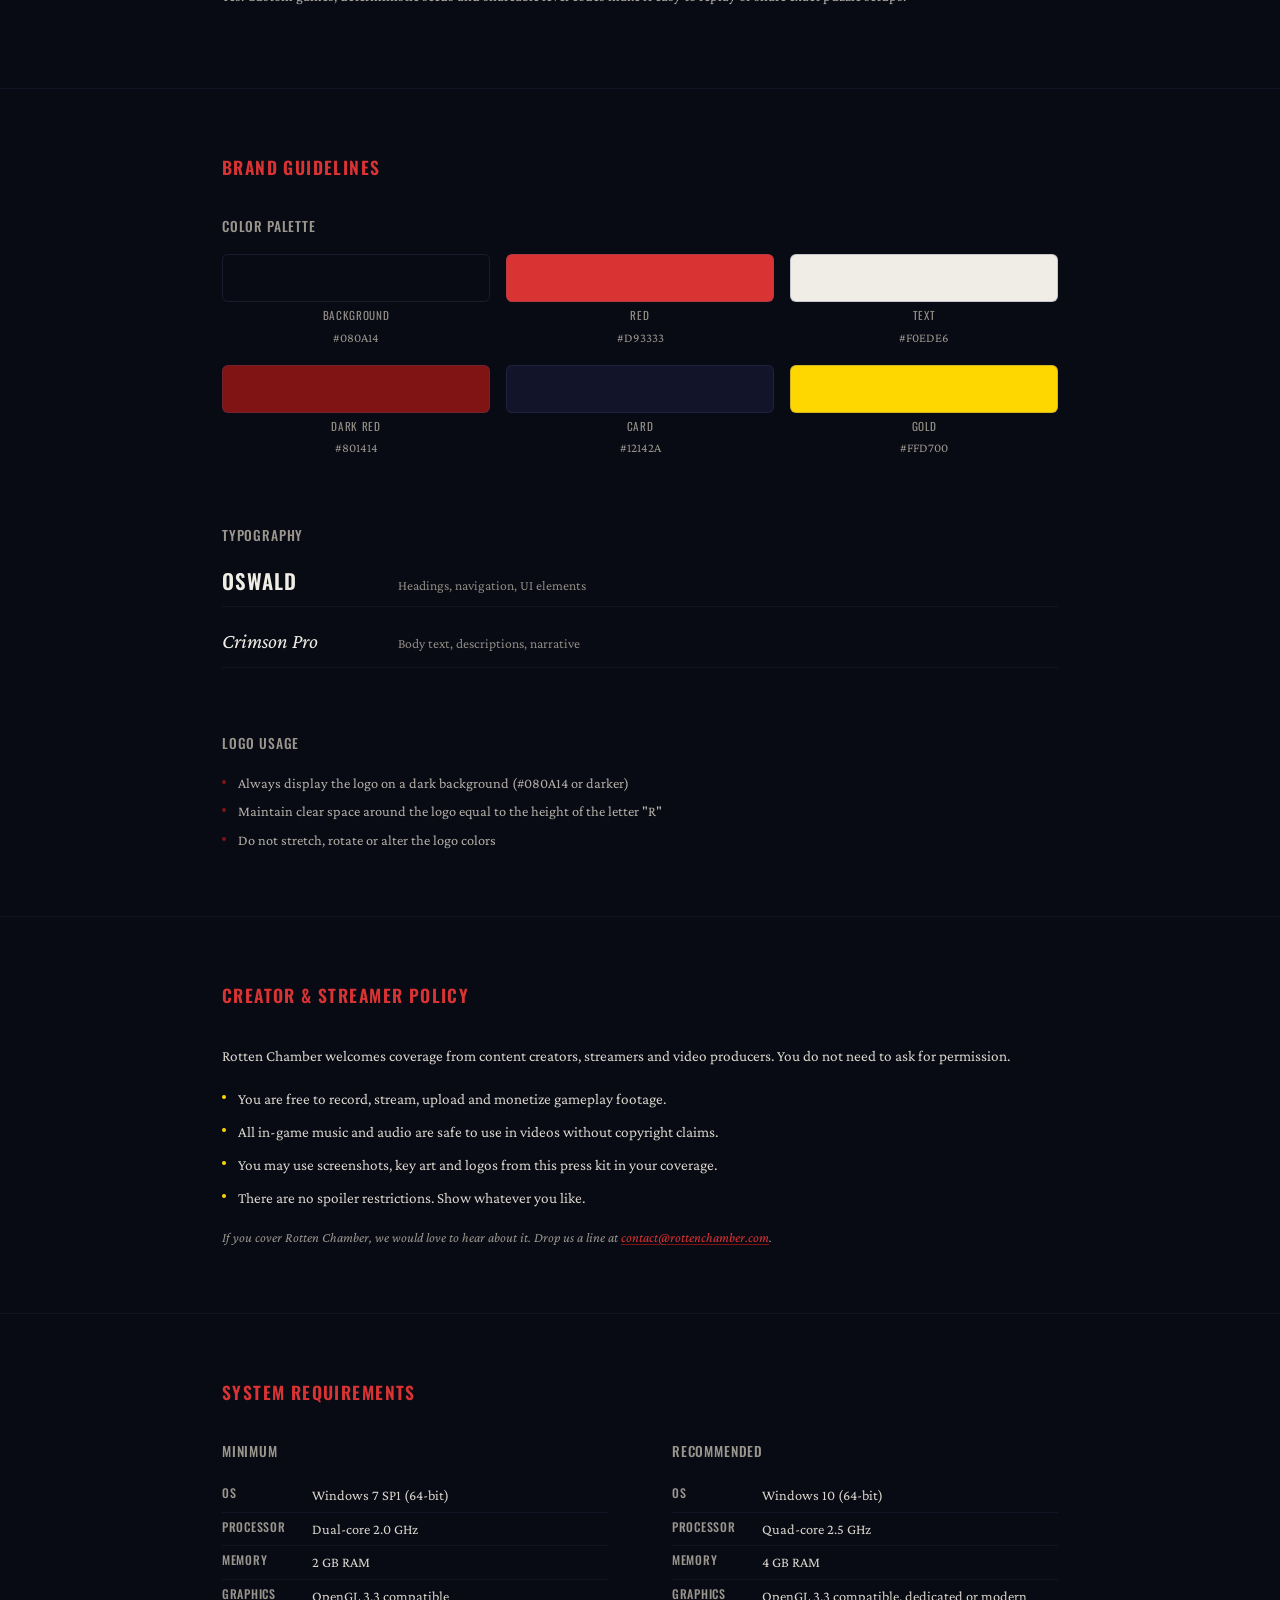
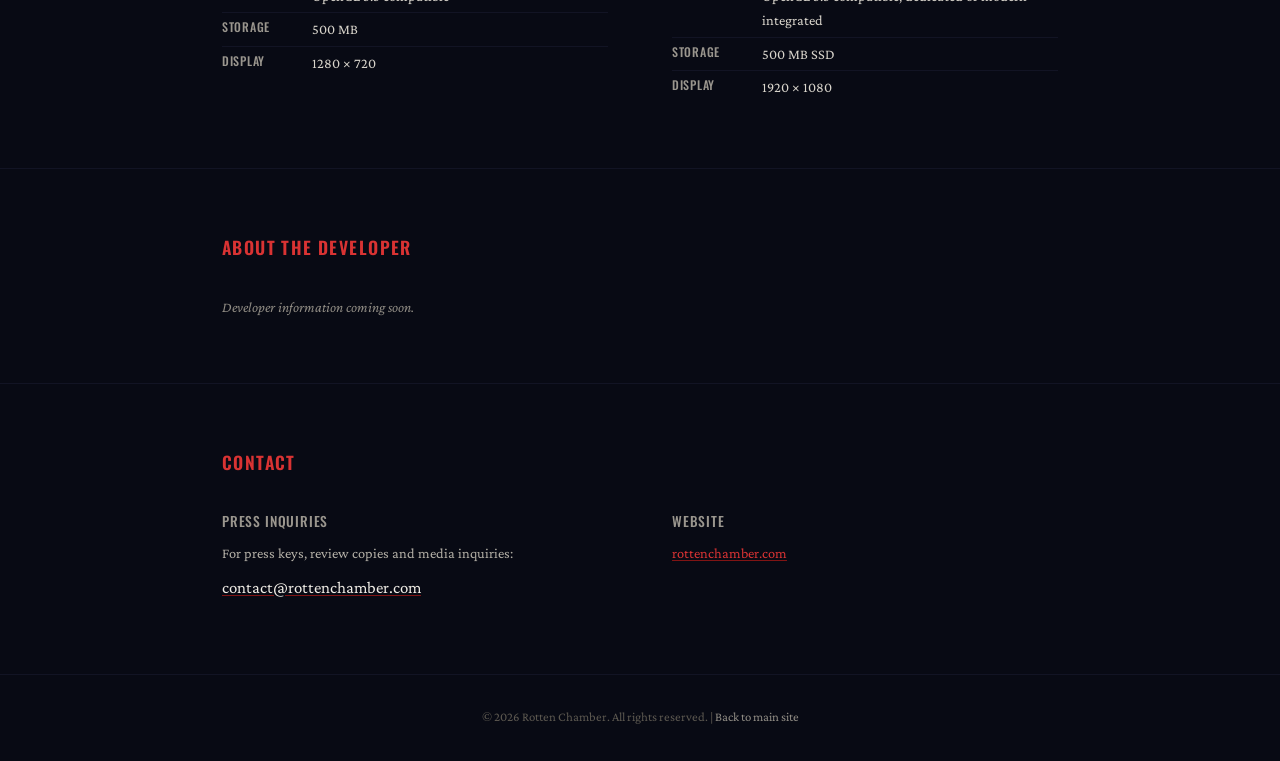
==== commit 5ae8c2da: "Press kit: add creator policy, system requirements, ZIP downloads - Add Creator & Streamer Policy se" ====
--- a/presskit/index.html
+++ b/presskit/index.html
@@ -110,6 +110,8 @@
         <li><a href="#trailer" data-i18n="presskit.nav.trailer">Trailer</a></li>
         <li><a href="#press-faq" data-i18n="presskit.nav.faq">FAQ</a></li>
         <li><a href="#branding" data-i18n="presskit.nav.branding">Branding</a></li>
+        <li><a href="#creator-policy" data-i18n="presskit.nav.creator">Creators</a></li>
+        <li><a href="#system-requirements" data-i18n="presskit.nav.sysreq">Sys Req</a></li>
         <li><a href="#contact" data-i18n="presskit.nav.contact">Contact</a></li>
       </ul>
     </div>
@@ -271,6 +273,10 @@
       <div class="pk-container">
         <h2 class="pk-section__title" data-i18n="presskit.keyart.title">Key Art &amp; Logo</h2>
 
+        <div class="pk-download-all">
+          <a href="downloads/key-art-pack.zip" download class="pk-download pk-download--all" data-i18n="presskit.keyart.download_all">Download All Key Art (ZIP)</a>
+        </div>
+
         <div class="pk-media-grid pk-media-grid--keyart">
           <figure class="pk-media-item">
             <a href="../assets/images/exclusive/hero_key_art_master.png" target="_blank">
@@ -320,6 +326,10 @@
       <div class="pk-container">
         <h2 class="pk-section__title" data-i18n="presskit.screenshots.title">Screenshots</h2>
 
+        <div class="pk-download-all">
+          <a href="downloads/screenshots-pack.zip" download class="pk-download pk-download--all" data-i18n="presskit.screenshots.download_all">Download All Screenshots (ZIP)</a>
+        </div>
+
         <div class="pk-media-grid pk-media-grid--screenshots">
           <figure class="pk-media-item">
             <a href="../assets/images/screenshots/main-menu.png" target="_blank">
@@ -398,9 +408,7 @@
     <section class="pk-section" id="trailer">
       <div class="pk-container">
         <h2 class="pk-section__title" data-i18n="presskit.trailer.title">Trailer</h2>
-        <div class="pk-placeholder">
-          <p data-i18n="presskit.trailer.coming_soon">Trailer coming soon.</p>
-        </div>
+        <p class="pk-tba" data-i18n="presskit.trailer.coming_soon">Trailer coming soon.</p>
       </div>
     </section>
 
@@ -501,13 +509,95 @@
       </div>
     </section>
 
+    <!-- ═══ CREATOR / STREAMER POLICY ═════════════════════════════════════ -->
+    <section class="pk-section" id="creator-policy">
+      <div class="pk-container">
+        <h2 class="pk-section__title" data-i18n="presskit.creator.title">Creator &amp; Streamer Policy</h2>
+        <div class="pk-policy">
+          <p class="pk-policy__summary" data-i18n="presskit.creator.summary">Rotten Chamber welcomes coverage from content creators, streamers and video producers. You do not need to ask for permission.</p>
+          <ul class="pk-policy__list">
+            <li data-i18n="presskit.creator.rule1">You are free to record, stream, upload and monetize gameplay footage.</li>
+            <li data-i18n="presskit.creator.rule2">All in-game music and audio are safe to use in videos without copyright claims.</li>
+            <li data-i18n="presskit.creator.rule3">You may use screenshots, key art and logos from this press kit in your coverage.</li>
+            <li data-i18n="presskit.creator.rule4">There are no spoiler restrictions. Show whatever you like.</li>
+          </ul>
+          <p class="pk-policy__note" data-i18n="presskit.creator.note">If you cover Rotten Chamber, we would love to hear about it. Drop us a line at <a href="mailto:contact@rottenchamber.com" class="pk-link">contact@rottenchamber.com</a>.</p>
+        </div>
+      </div>
+    </section>
+
+    <!-- ═══ SYSTEM REQUIREMENTS ═════════════════════════════════════════ -->
+    <section class="pk-section" id="system-requirements">
+      <div class="pk-container">
+        <h2 class="pk-section__title" data-i18n="presskit.sysreq.title">System Requirements</h2>
+        <div class="pk-sysreq">
+          <div class="pk-sysreq__column">
+            <h3 data-i18n="presskit.sysreq.minimum_title">Minimum</h3>
+            <dl class="pk-sysreq__list">
+              <div class="pk-sysreq__row">
+                <dt data-i18n="presskit.sysreq.os">OS</dt>
+                <dd data-i18n="presskit.sysreq.min_os">Windows 7 SP1 (64-bit)</dd>
+              </div>
+              <div class="pk-sysreq__row">
+                <dt data-i18n="presskit.sysreq.cpu">Processor</dt>
+                <dd data-i18n="presskit.sysreq.min_cpu">Dual-core 2.0 GHz</dd>
+              </div>
+              <div class="pk-sysreq__row">
+                <dt data-i18n="presskit.sysreq.ram">Memory</dt>
+                <dd data-i18n="presskit.sysreq.min_ram">2 GB RAM</dd>
+              </div>
+              <div class="pk-sysreq__row">
+                <dt data-i18n="presskit.sysreq.gpu">Graphics</dt>
+                <dd data-i18n="presskit.sysreq.min_gpu">OpenGL 3.3 compatible</dd>
+              </div>
+              <div class="pk-sysreq__row">
+                <dt data-i18n="presskit.sysreq.storage">Storage</dt>
+                <dd data-i18n="presskit.sysreq.min_storage">500 MB</dd>
+              </div>
+              <div class="pk-sysreq__row">
+                <dt data-i18n="presskit.sysreq.display">Display</dt>
+                <dd data-i18n="presskit.sysreq.min_display">1280 &times; 720</dd>
+              </div>
+            </dl>
+          </div>
+          <div class="pk-sysreq__column">
+            <h3 data-i18n="presskit.sysreq.recommended_title">Recommended</h3>
+            <dl class="pk-sysreq__list">
+              <div class="pk-sysreq__row">
+                <dt data-i18n="presskit.sysreq.os">OS</dt>
+                <dd data-i18n="presskit.sysreq.rec_os">Windows 10 (64-bit)</dd>
+              </div>
+              <div class="pk-sysreq__row">
+                <dt data-i18n="presskit.sysreq.cpu">Processor</dt>
+                <dd data-i18n="presskit.sysreq.rec_cpu">Quad-core 2.5 GHz</dd>
+              </div>
+              <div class="pk-sysreq__row">
+                <dt data-i18n="presskit.sysreq.ram">Memory</dt>
+                <dd data-i18n="presskit.sysreq.rec_ram">4 GB RAM</dd>
+              </div>
+              <div class="pk-sysreq__row">
+                <dt data-i18n="presskit.sysreq.gpu">Graphics</dt>
+                <dd data-i18n="presskit.sysreq.rec_gpu">OpenGL 3.3 compatible, dedicated or modern integrated</dd>
+              </div>
+              <div class="pk-sysreq__row">
+                <dt data-i18n="presskit.sysreq.storage">Storage</dt>
+                <dd data-i18n="presskit.sysreq.rec_storage">500 MB SSD</dd>
+              </div>
+              <div class="pk-sysreq__row">
+                <dt data-i18n="presskit.sysreq.display">Display</dt>
+                <dd data-i18n="presskit.sysreq.rec_display">1920 &times; 1080</dd>
+              </div>
+            </dl>
+          </div>
+        </div>
+      </div>
+    </section>
+
     <!-- ═══ ABOUT DEVELOPER ══════════════════════════════════════════════ -->
     <section class="pk-section" id="developer">
       <div class="pk-container">
         <h2 class="pk-section__title" data-i18n="presskit.developer.title">About the Developer</h2>
-        <div class="pk-placeholder">
-          <p data-i18n="presskit.developer.coming_soon">Developer information coming soon.</p>
-        </div>
+        <p class="pk-tba" data-i18n="presskit.developer.coming_soon">Developer information coming soon.</p>
       </div>
     </section>
 
@@ -522,12 +612,8 @@
             <p class="pk-contact__email"><a href="mailto:contact@rottenchamber.com" class="pk-link">contact@rottenchamber.com</a></p>
           </div>
           <div class="pk-contact__item">
-            <h3 data-i18n="presskit.contact.social_title">Social Media</h3>
-            <ul class="pk-contact__social">
-              <li>Steam &mdash; <span data-i18n="presskit.contact.coming_soon">Coming Soon</span></li>
-              <li>YouTube &mdash; <span data-i18n="presskit.contact.coming_soon">Coming Soon</span></li>
-              <li>X &mdash; <span data-i18n="presskit.contact.coming_soon">Coming Soon</span></li>
-            </ul>
+            <h3 data-i18n="presskit.contact.website_title">Website</h3>
+            <p><a href="https://rottenchamber.com" class="pk-link">rottenchamber.com</a></p>
           </div>
         </div>
       </div>
--- a/presskit/presskit.css
+++ b/presskit/presskit.css
@@ -537,6 +537,111 @@
   border-radius: 50%;
 }
 
+/* ─── Download All ────────────────────────────────────────────────────── */
+.pk-download-all {
+  margin-bottom: var(--space-lg);
+}
+
+.pk-download--all {
+  padding: var(--space-sm) var(--space-md);
+  font-size: 0.75rem;
+}
+
+/* ─── TBA (placeholder replacement) ──────────────────────────────────── */
+.pk-tba {
+  font-style: italic;
+  color: var(--text-dim);
+  font-size: 0.9rem;
+}
+
+/* ─── Creator / Streamer Policy ──────────────────────────────────────── */
+.pk-policy__summary {
+  color: var(--text-primary);
+  font-size: 0.95rem;
+  line-height: 1.75;
+  margin-bottom: var(--space-md);
+}
+
+.pk-policy__list {
+  list-style: none;
+  display: flex;
+  flex-direction: column;
+  gap: var(--space-sm);
+  margin-bottom: var(--space-md);
+}
+
+.pk-policy__list li {
+  position: relative;
+  padding-left: var(--space-md);
+  color: var(--text-primary);
+  font-size: 0.95rem;
+  line-height: 1.65;
+}
+
+.pk-policy__list li::before {
+  content: '';
+  position: absolute;
+  left: 0;
+  top: 0.6em;
+  width: 4px;
+  height: 4px;
+  background: var(--gold);
+  border-radius: 50%;
+}
+
+.pk-policy__note {
+  color: var(--text-muted);
+  font-size: 0.85rem;
+  font-style: italic;
+}
+
+/* ─── System Requirements ────────────────────────────────────────────── */
+.pk-sysreq {
+  display: grid;
+  grid-template-columns: 1fr 1fr;
+  gap: var(--space-xl);
+}
+
+.pk-sysreq__column h3 {
+  font-family: 'Oswald', sans-serif;
+  font-size: 0.85rem;
+  font-weight: 500;
+  text-transform: uppercase;
+  letter-spacing: 0.06em;
+  color: var(--text-muted);
+  margin-bottom: var(--space-md);
+}
+
+.pk-sysreq__list {
+  display: grid;
+  gap: 0;
+}
+
+.pk-sysreq__row {
+  display: grid;
+  grid-template-columns: 90px 1fr;
+  border-bottom: 1px solid var(--border-card);
+  padding: var(--space-xs) 0;
+}
+
+.pk-sysreq__row:last-child {
+  border-bottom: none;
+}
+
+.pk-sysreq__row dt {
+  font-family: 'Oswald', sans-serif;
+  font-size: 0.75rem;
+  font-weight: 500;
+  text-transform: uppercase;
+  letter-spacing: 0.06em;
+  color: var(--text-muted);
+}
+
+.pk-sysreq__row dd {
+  color: var(--text-primary);
+  font-size: 0.9rem;
+}
+
 /* ─── Contact ──────────────────────────────────────────────────────────── */
 .pk-contact {
   display: grid;
@@ -625,6 +730,11 @@
     gap: var(--space-lg);
   }
 
+  .pk-sysreq {
+    grid-template-columns: 1fr;
+    gap: var(--space-lg);
+  }
+
   .pk-facts__row {
     grid-template-columns: 120px 1fr;
   }
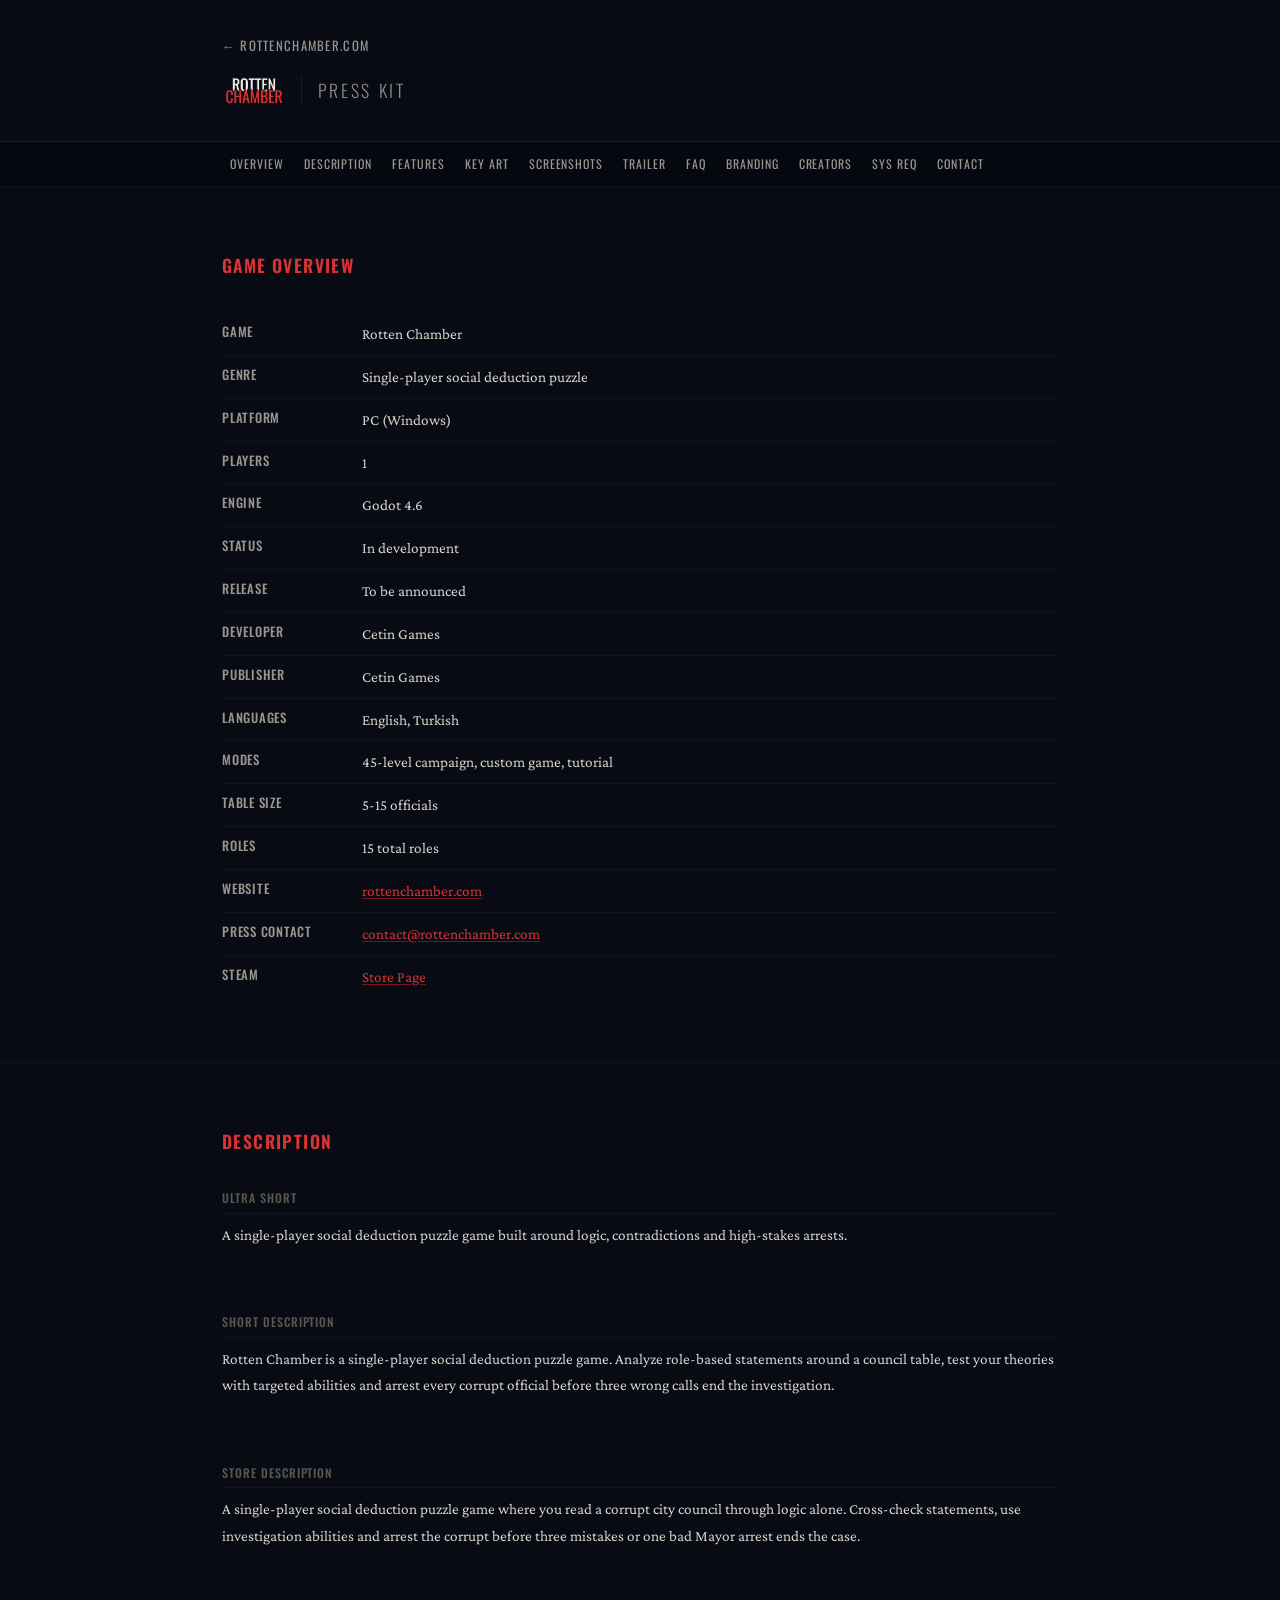
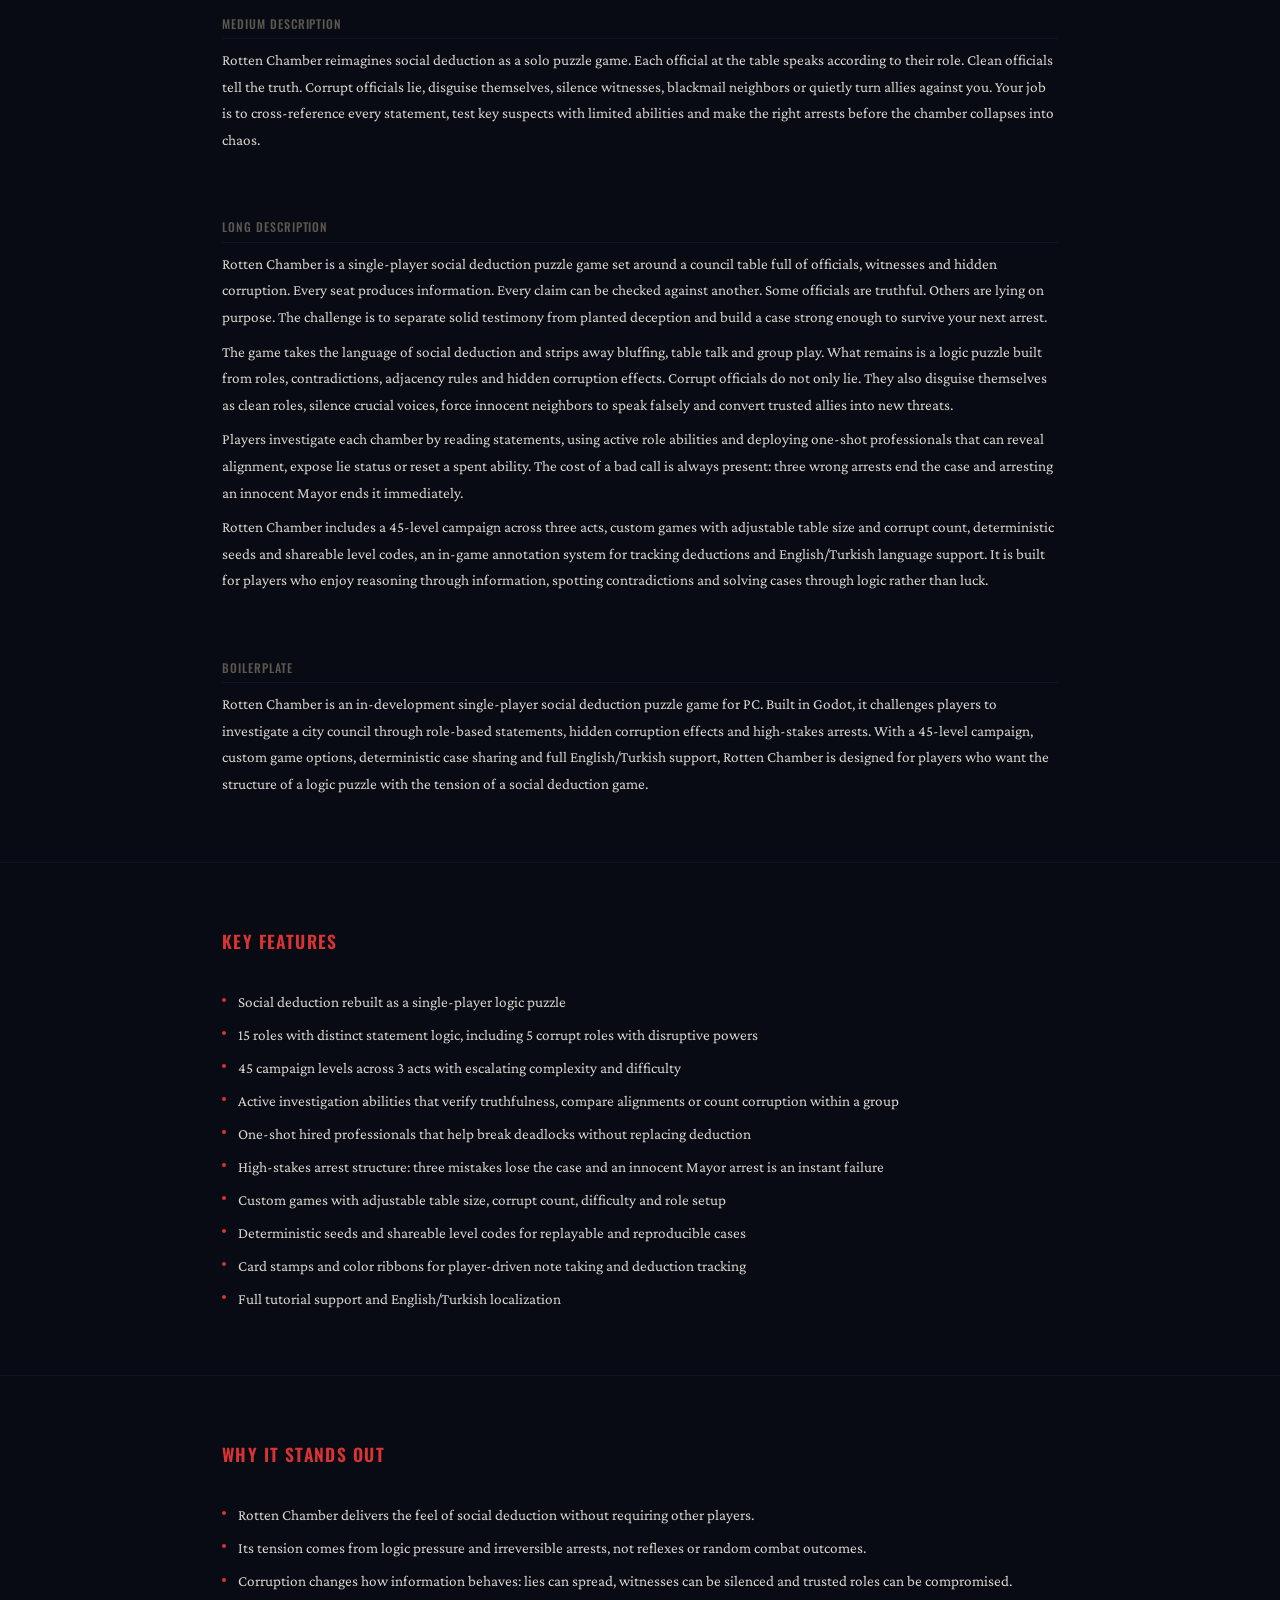
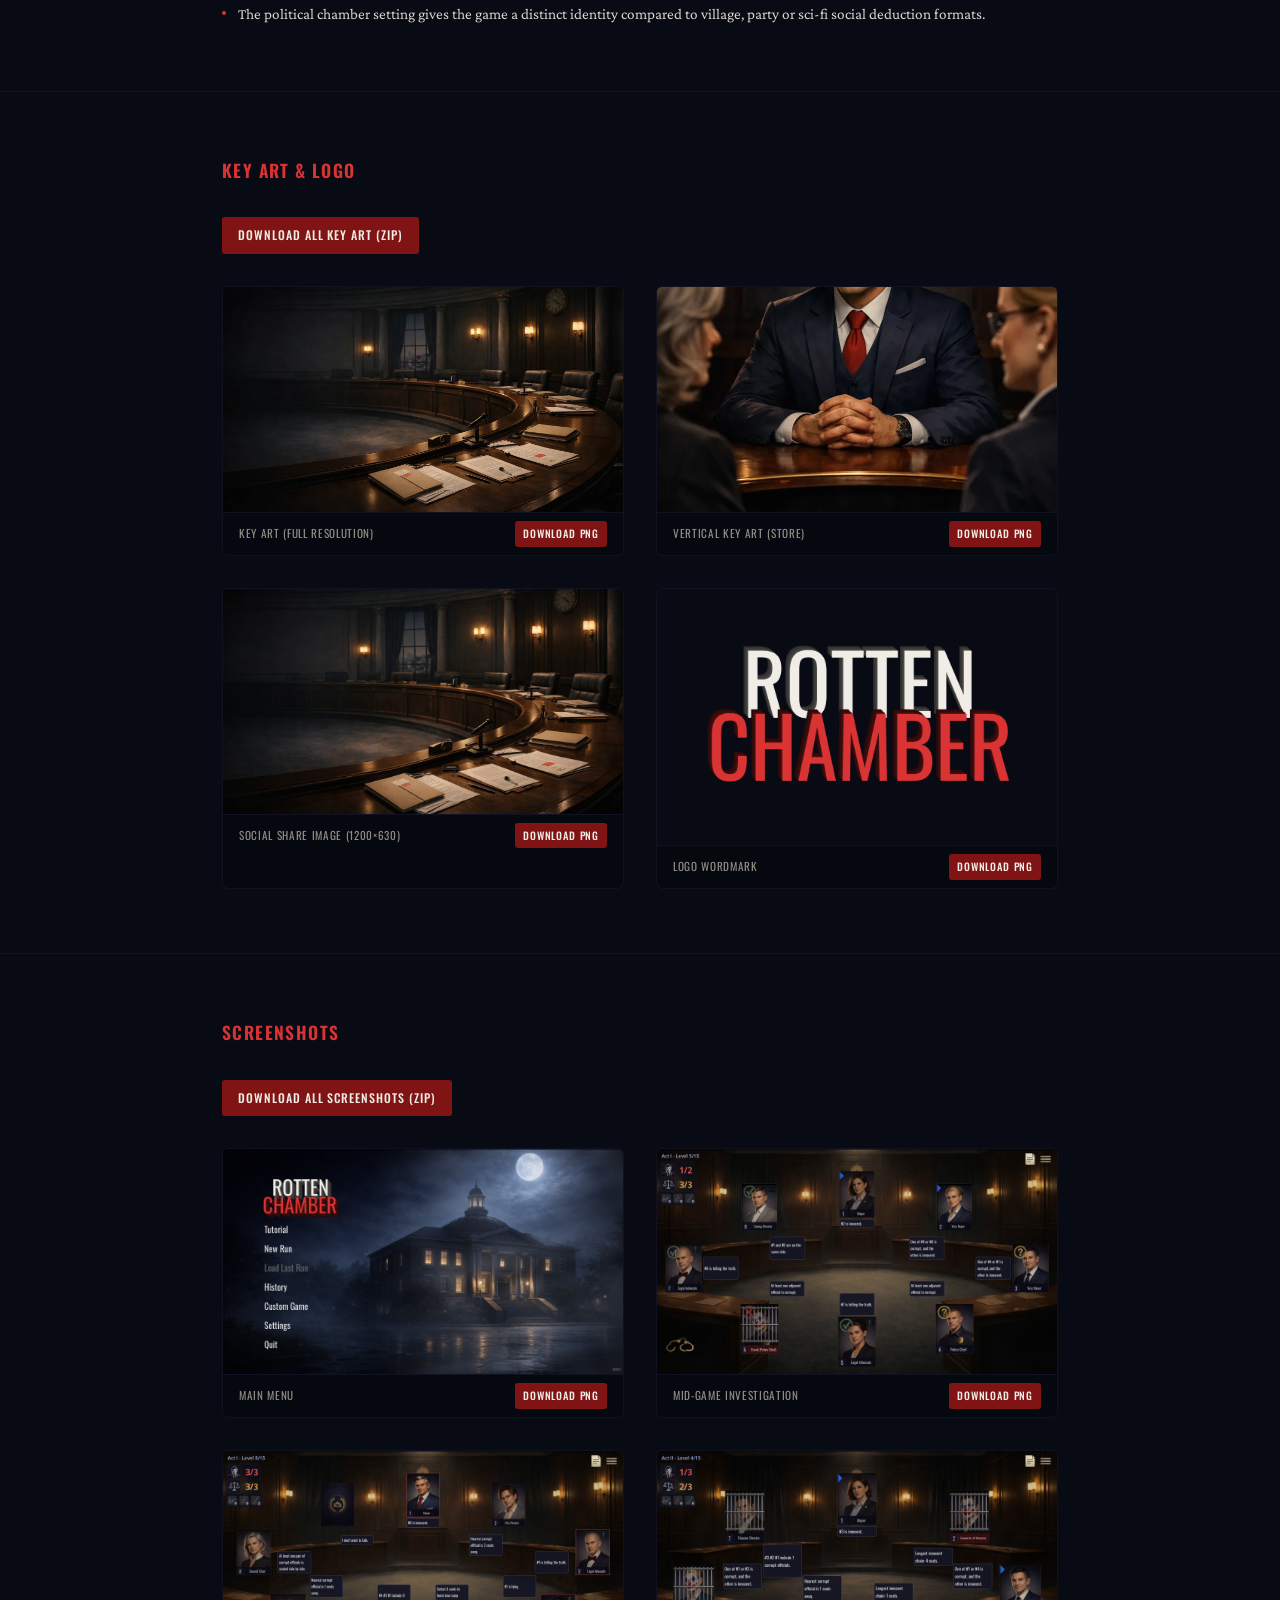
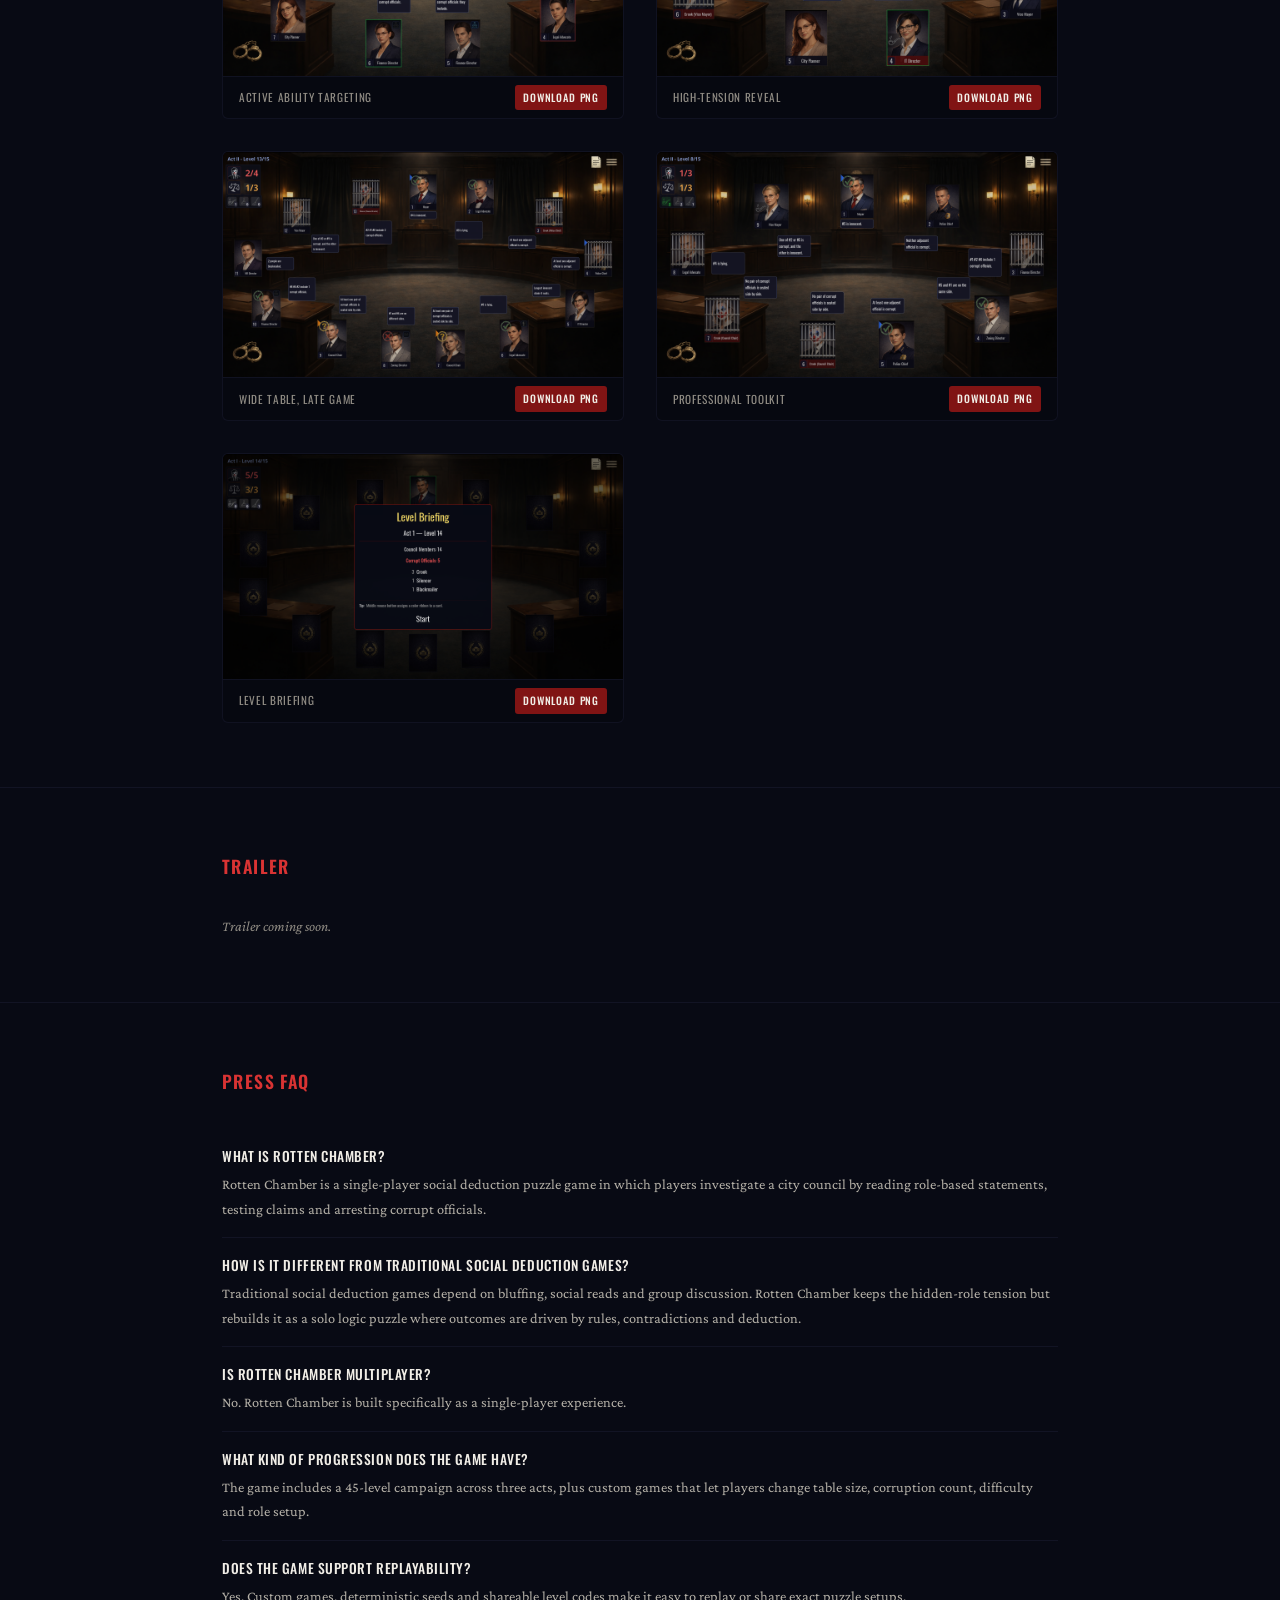
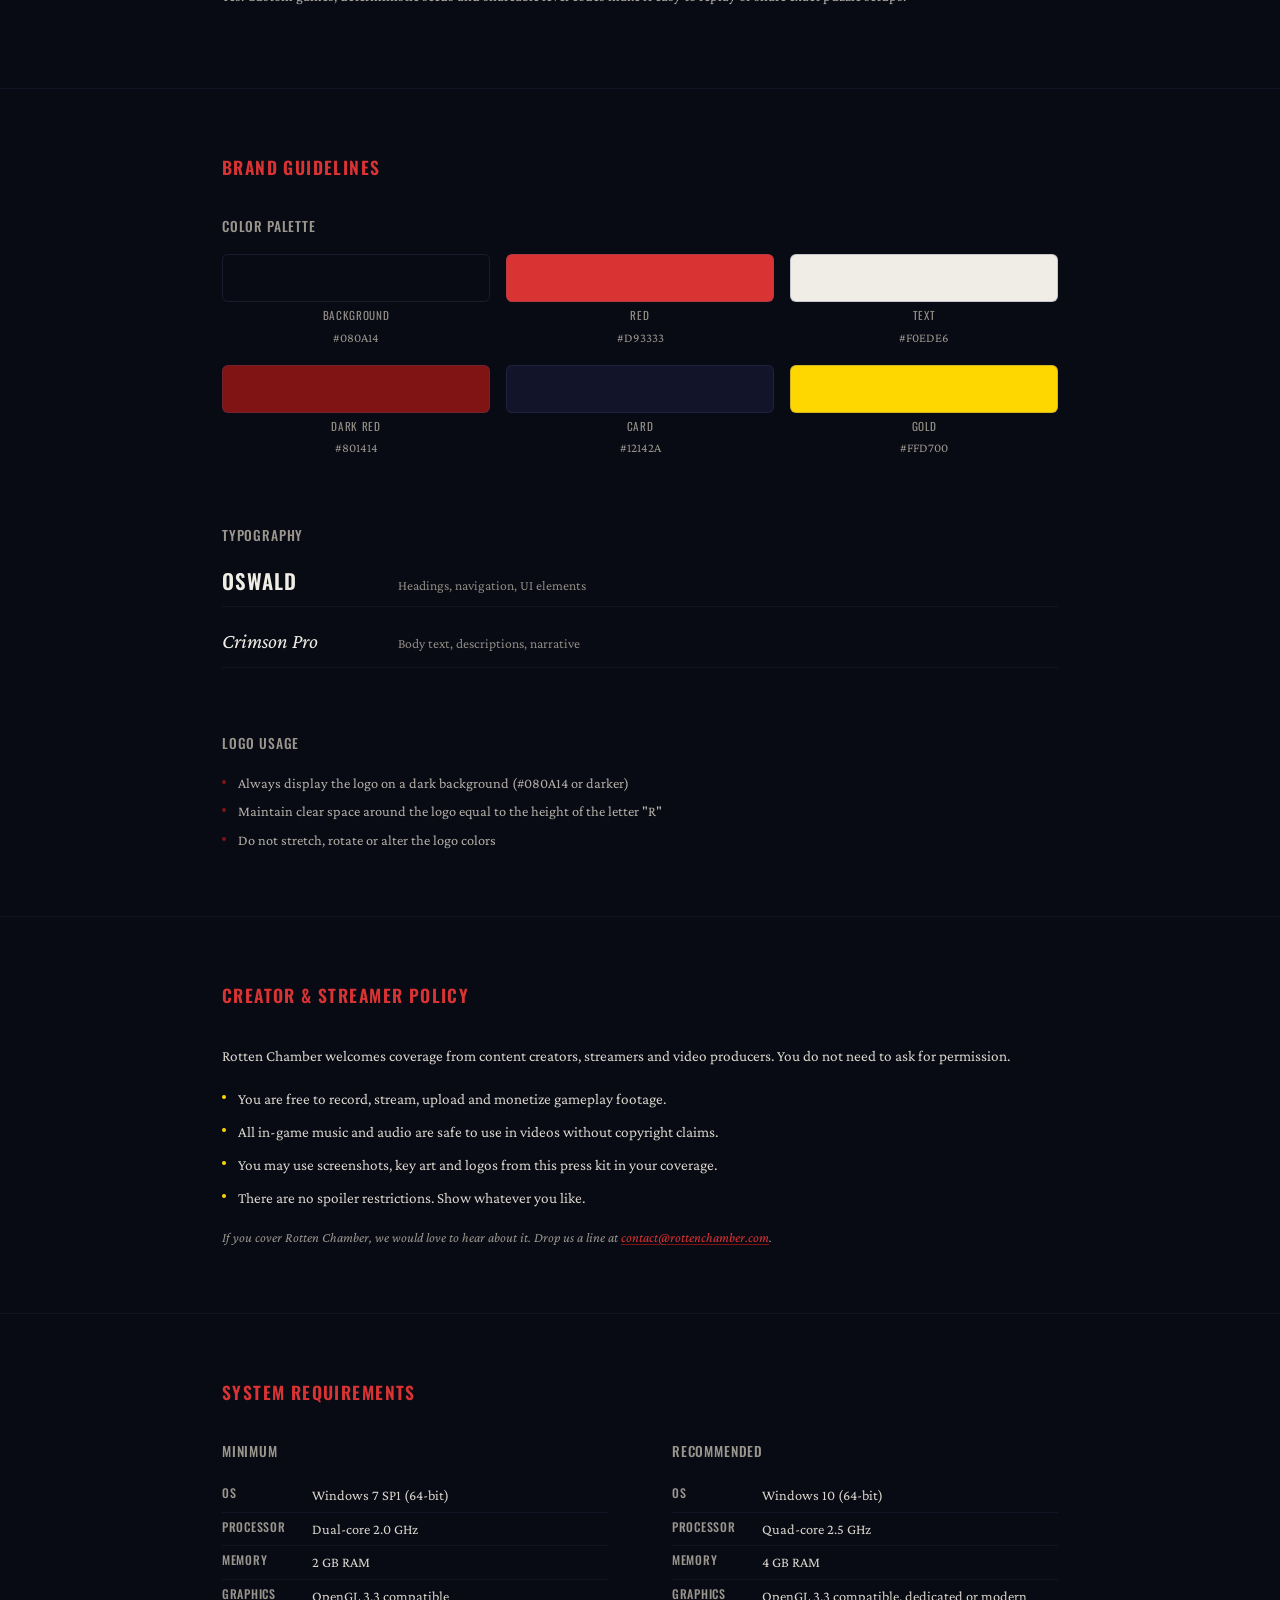
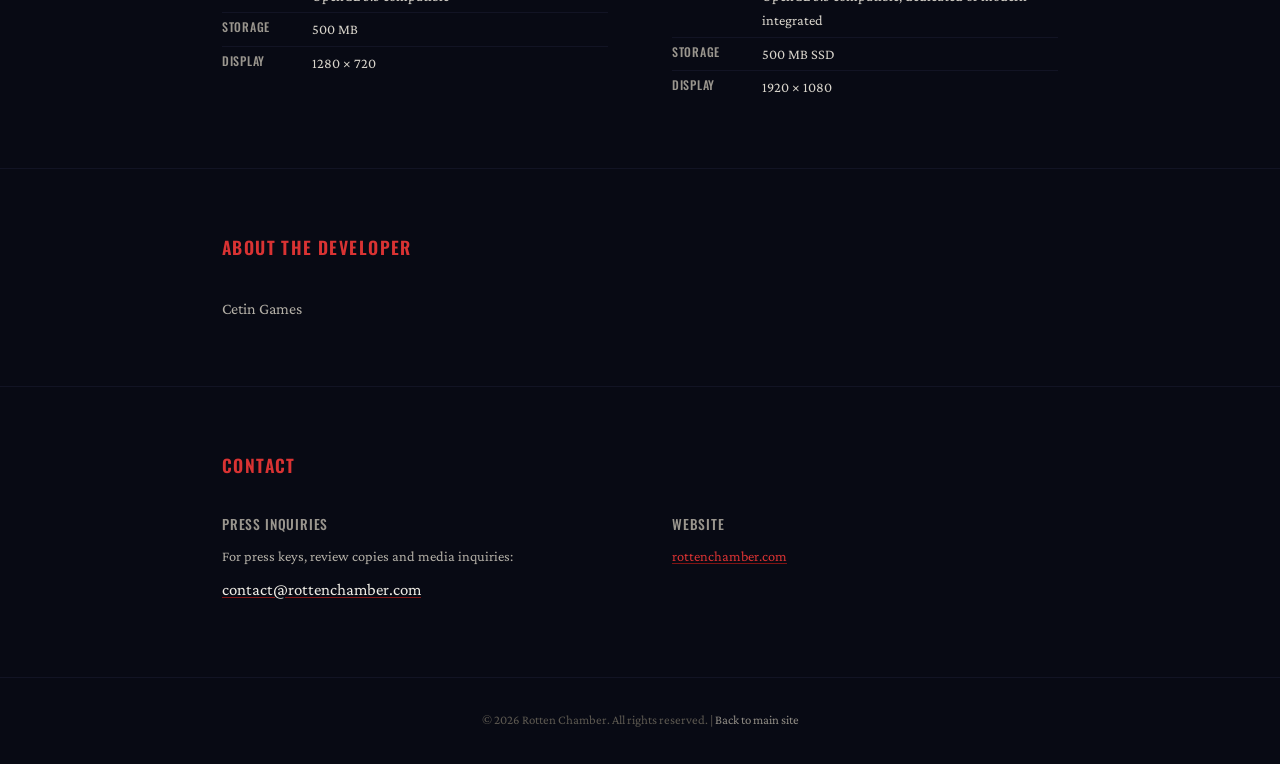
==== commit 064b8e10: "Steam launch: add wishlist button, update developer name to Cetin Games Steam store page is live. Up" ====
--- a/presskit/index.html
+++ b/presskit/index.html
@@ -58,7 +58,7 @@
     },
     "author": {
       "@type": "Organization",
-      "name": "Rotten Chamber"
+      "name": "Cetin Games"
     },
     "inLanguage": "en",
     "keywords": "social deduction, social deduction game, single player social deduction, solo social deduction, social deduction puzzle, logic puzzle game, deduction game, press kit"
@@ -155,11 +155,11 @@
             </div>
             <div class="pk-facts__row">
               <dt data-i18n="presskit.fact.developer">Developer</dt>
-              <dd data-i18n="presskit.fact.developer_value">To be announced</dd>
+              <dd data-i18n="presskit.fact.developer_value">Cetin Games</dd>
             </div>
             <div class="pk-facts__row">
               <dt data-i18n="presskit.fact.publisher">Publisher</dt>
-              <dd data-i18n="presskit.fact.publisher_value">To be announced</dd>
+              <dd data-i18n="presskit.fact.publisher_value">Cetin Games</dd>
             </div>
             <div class="pk-facts__row">
               <dt data-i18n="presskit.fact.languages">Languages</dt>
@@ -187,7 +187,7 @@
             </div>
             <div class="pk-facts__row">
               <dt>Steam</dt>
-              <dd data-i18n="presskit.fact.steam_value">Coming soon</dd>
+              <dd><a href="https://store.steampowered.com/app/4559620/Rotten_Chamber/" target="_blank" rel="noopener" class="pk-link" data-i18n="presskit.fact.steam_value">Store Page</a></dd>
             </div>
           </dl>
         </div>
@@ -597,7 +597,7 @@
     <section class="pk-section" id="developer">
       <div class="pk-container">
         <h2 class="pk-section__title" data-i18n="presskit.developer.title">About the Developer</h2>
-        <p class="pk-tba" data-i18n="presskit.developer.coming_soon">Developer information coming soon.</p>
+        <p data-i18n="presskit.developer.coming_soon">Cetin Games</p>
       </div>
     </section>
 
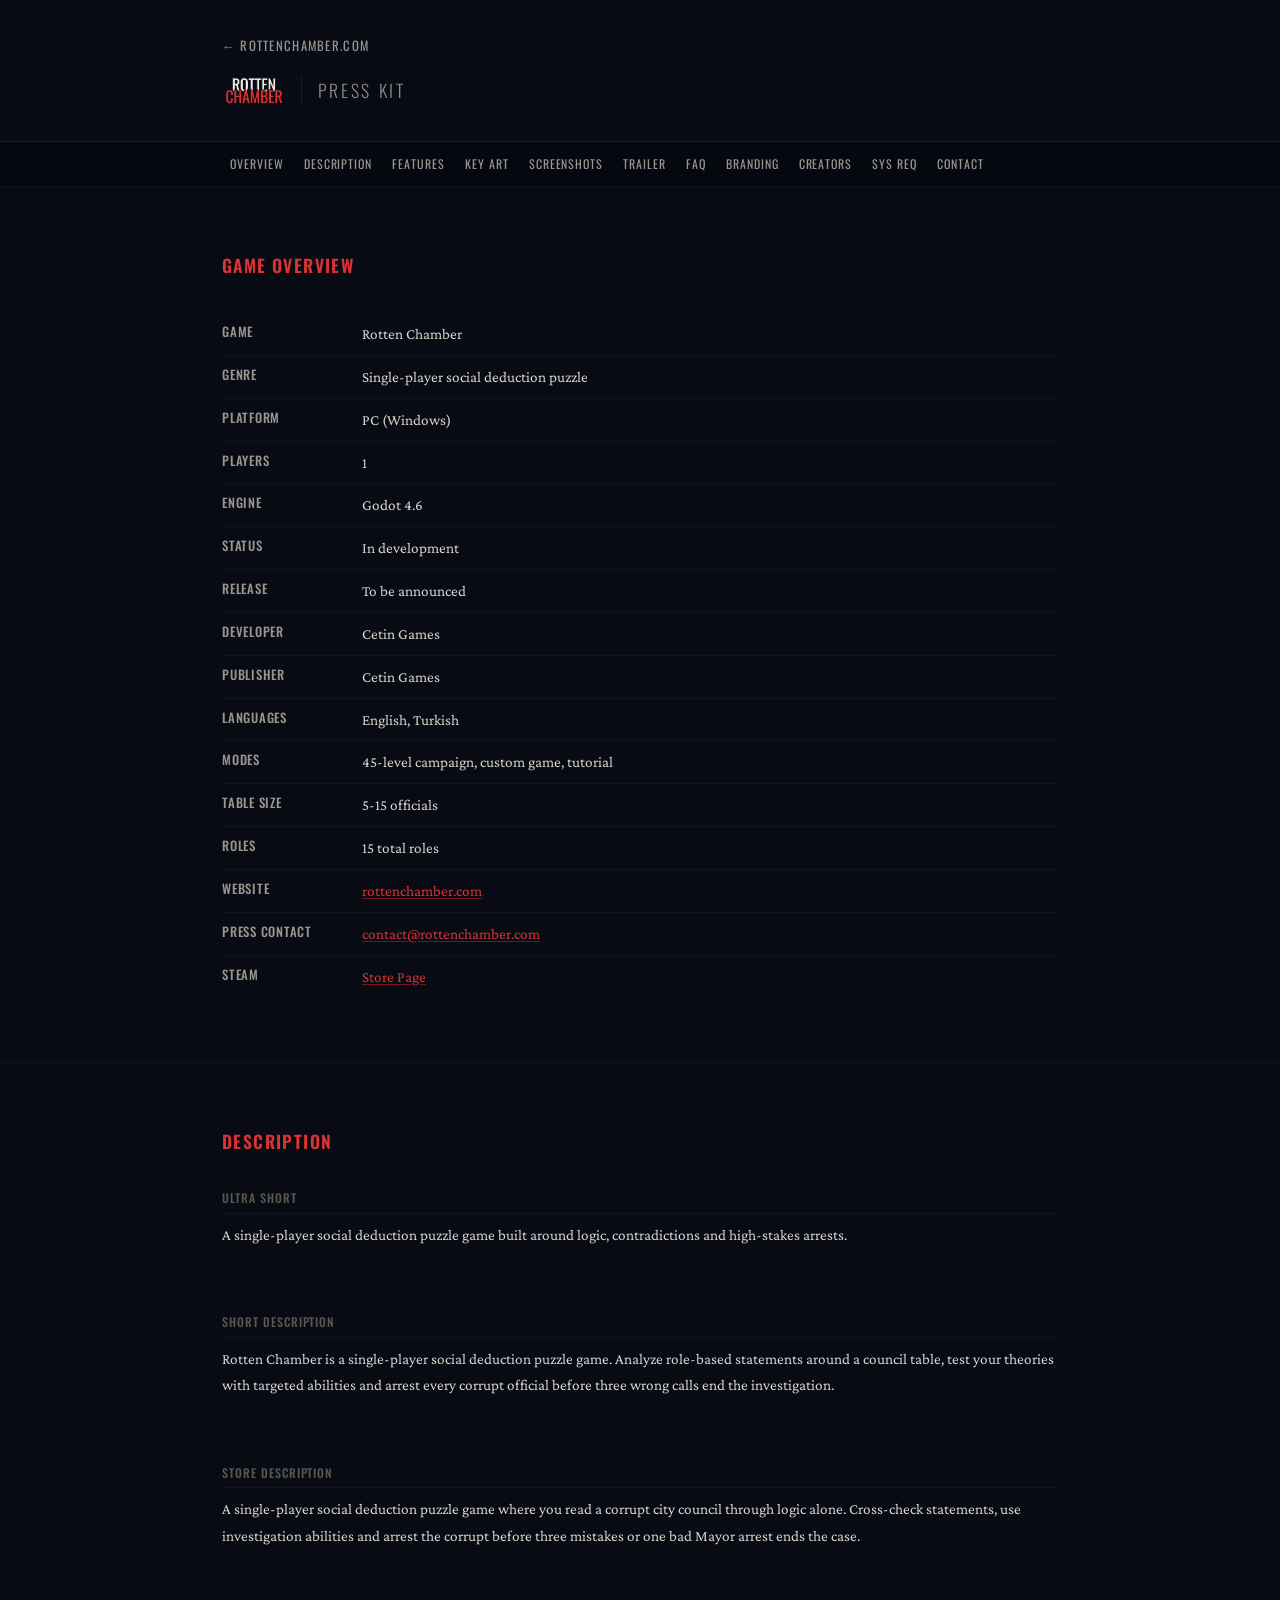
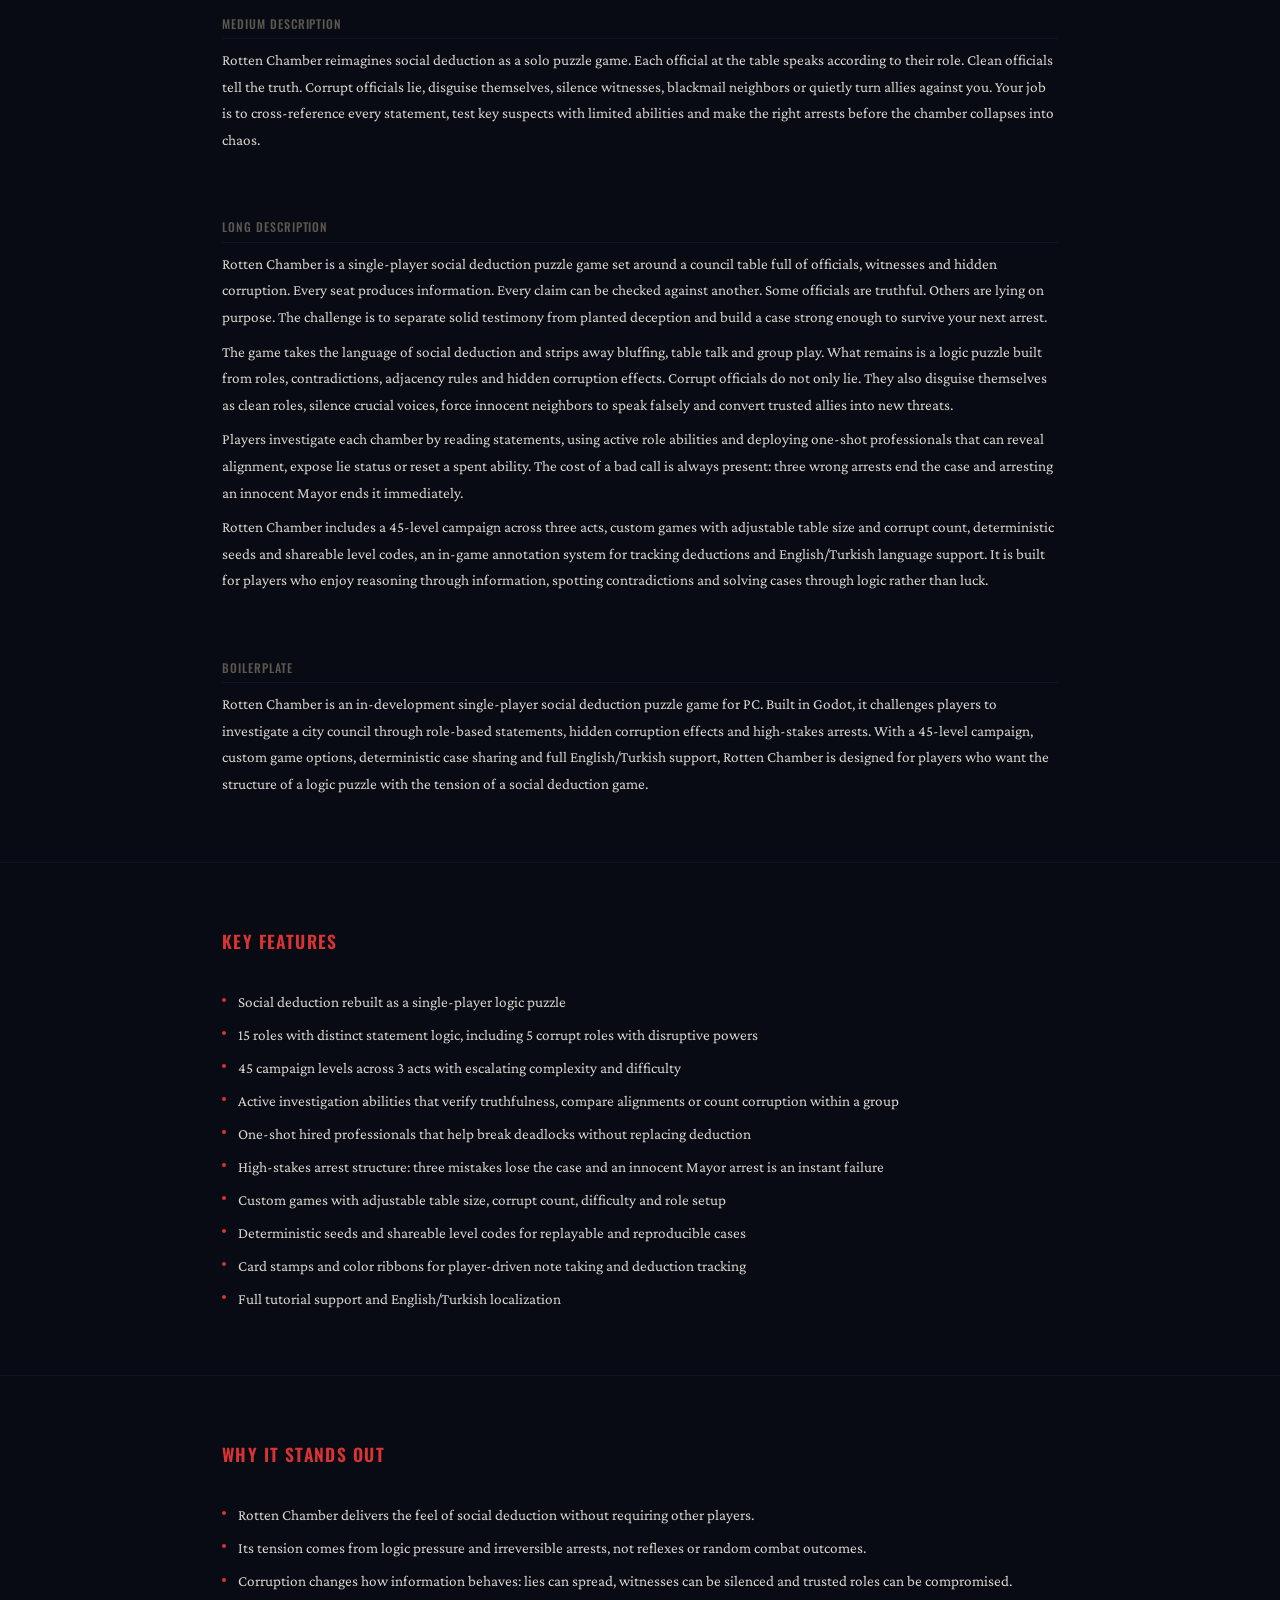
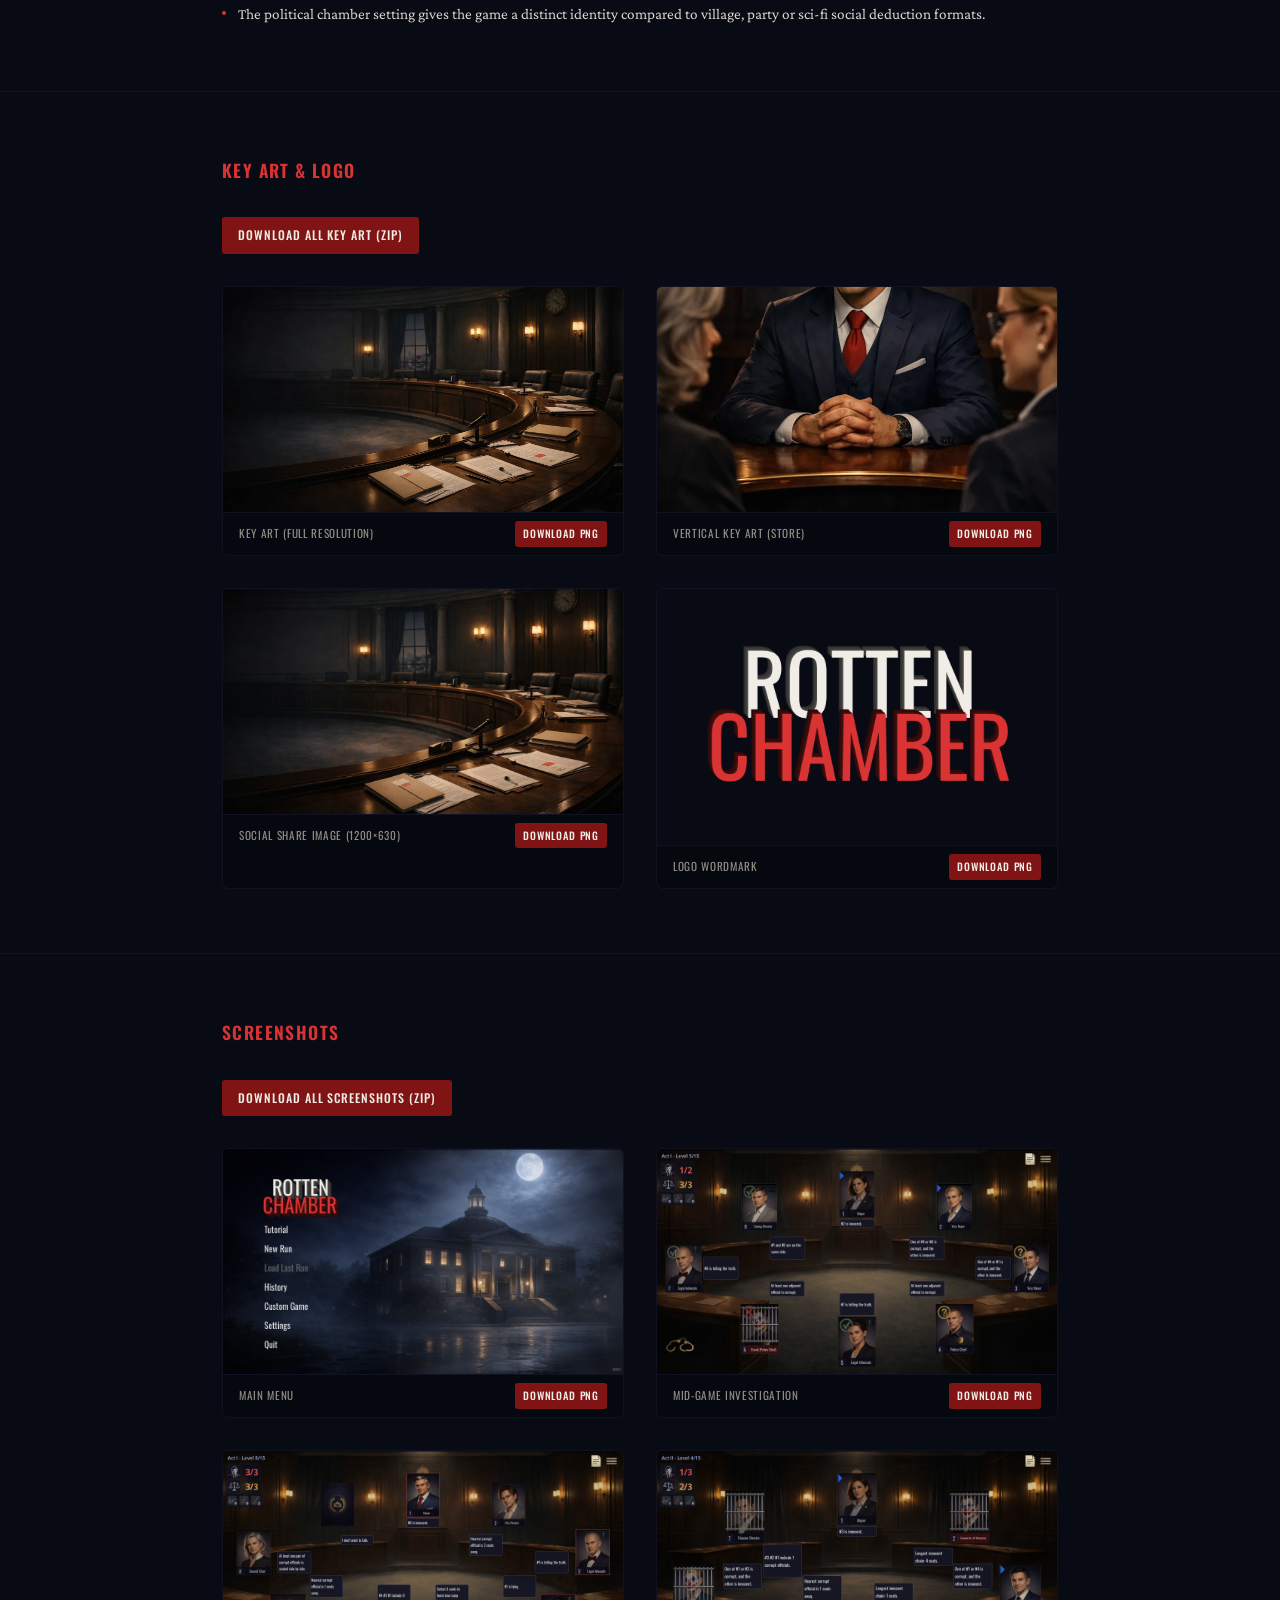
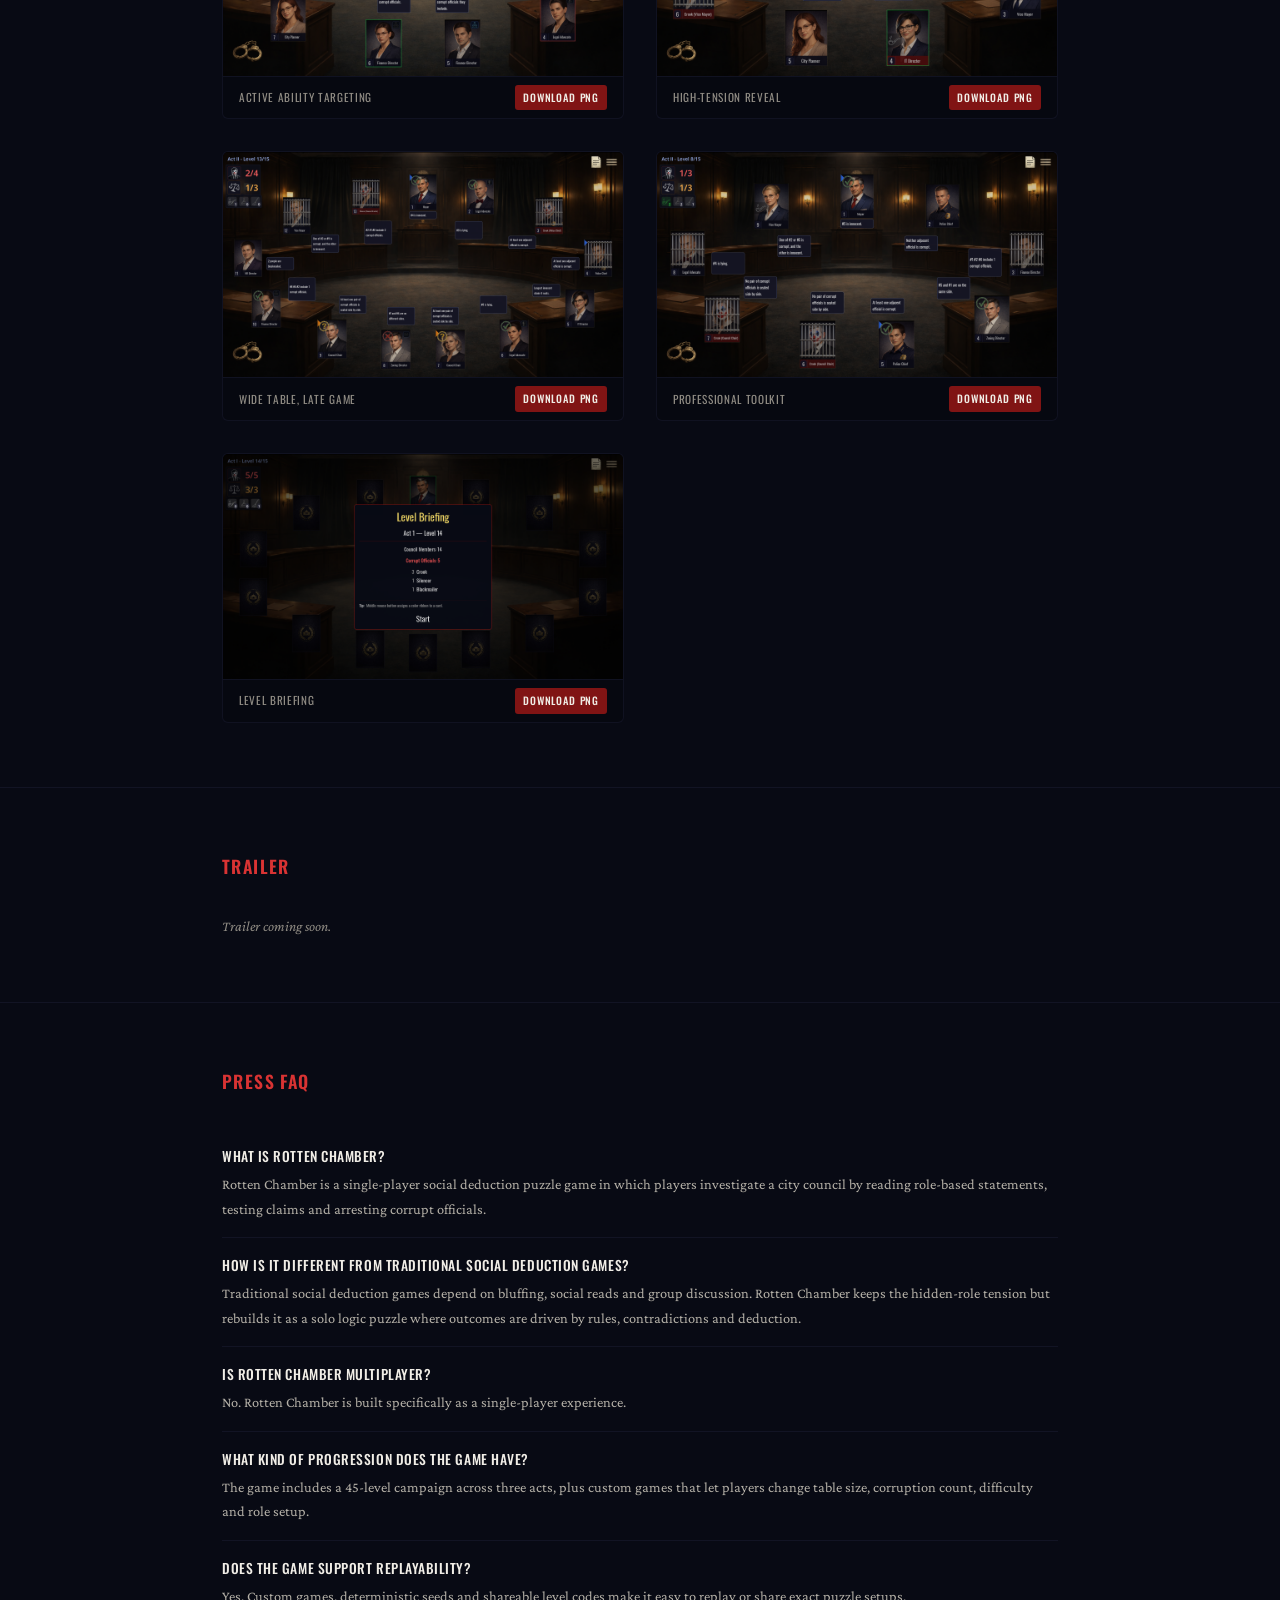
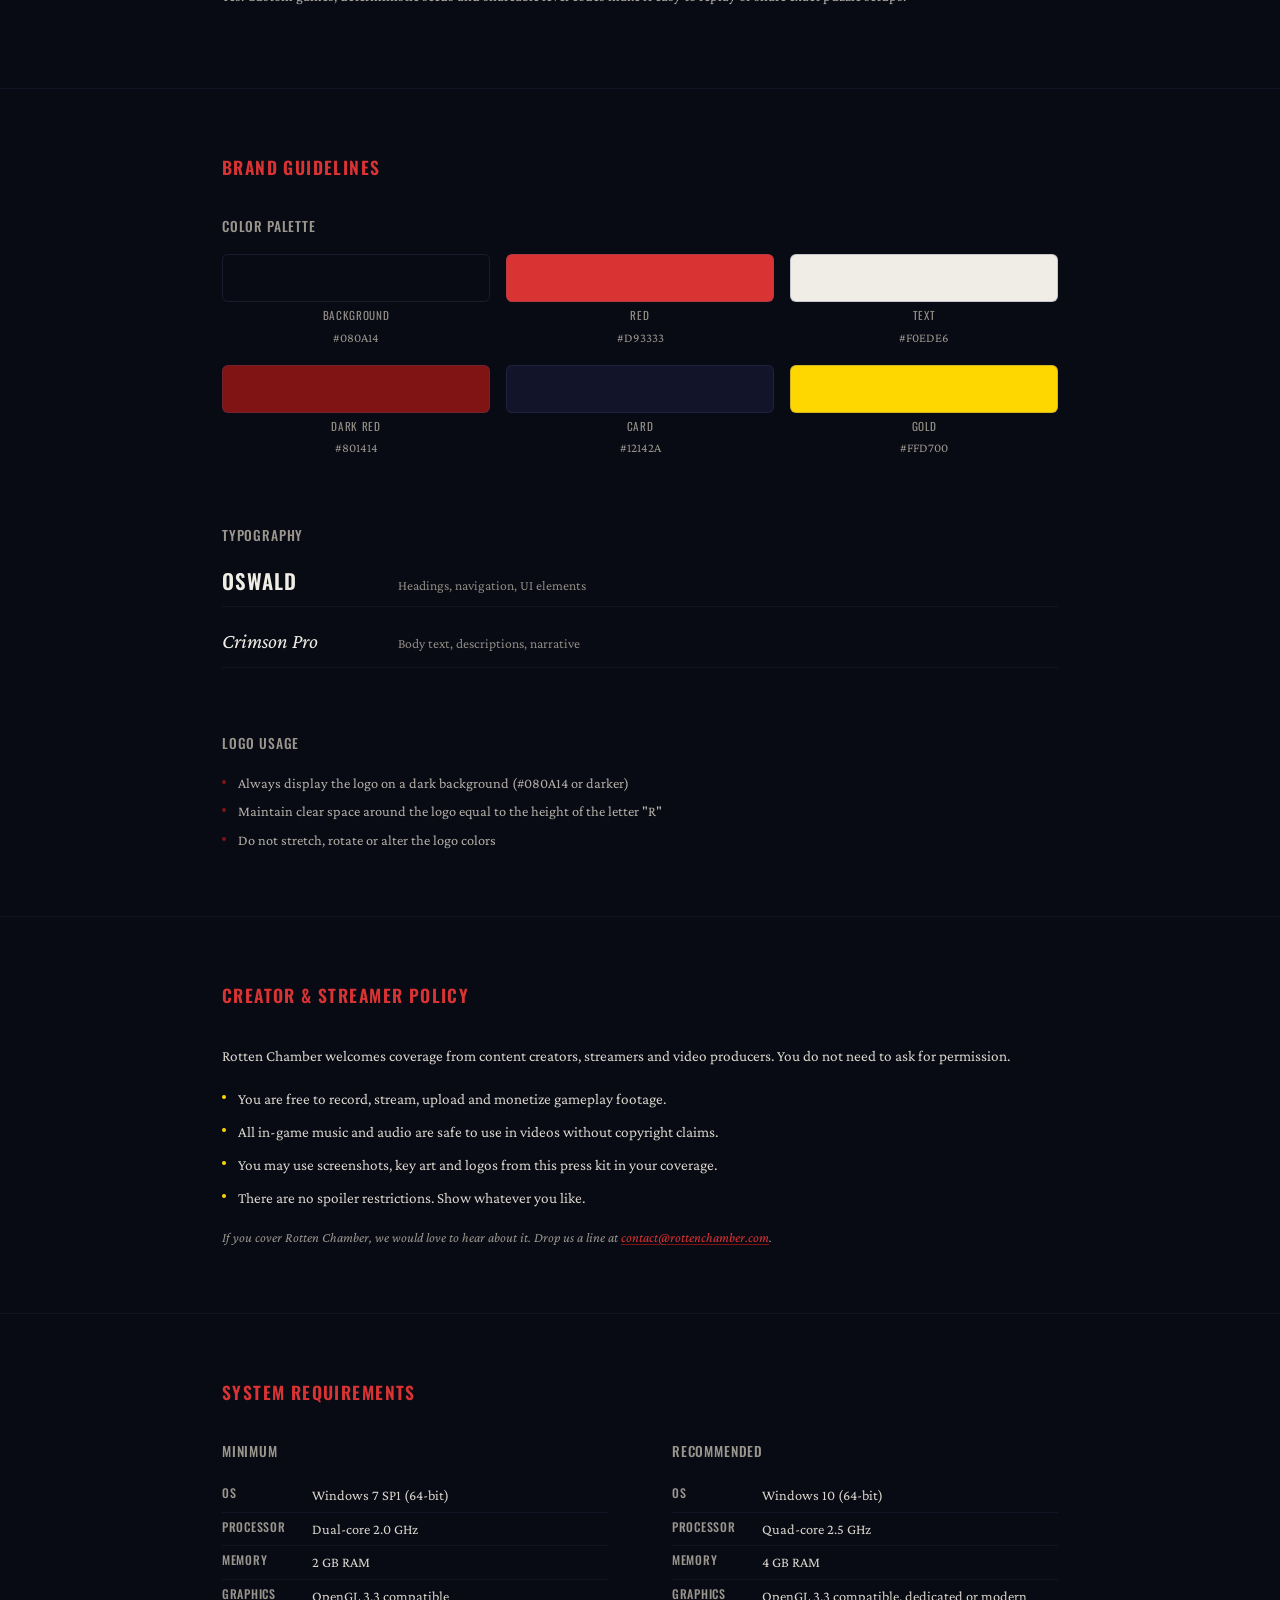
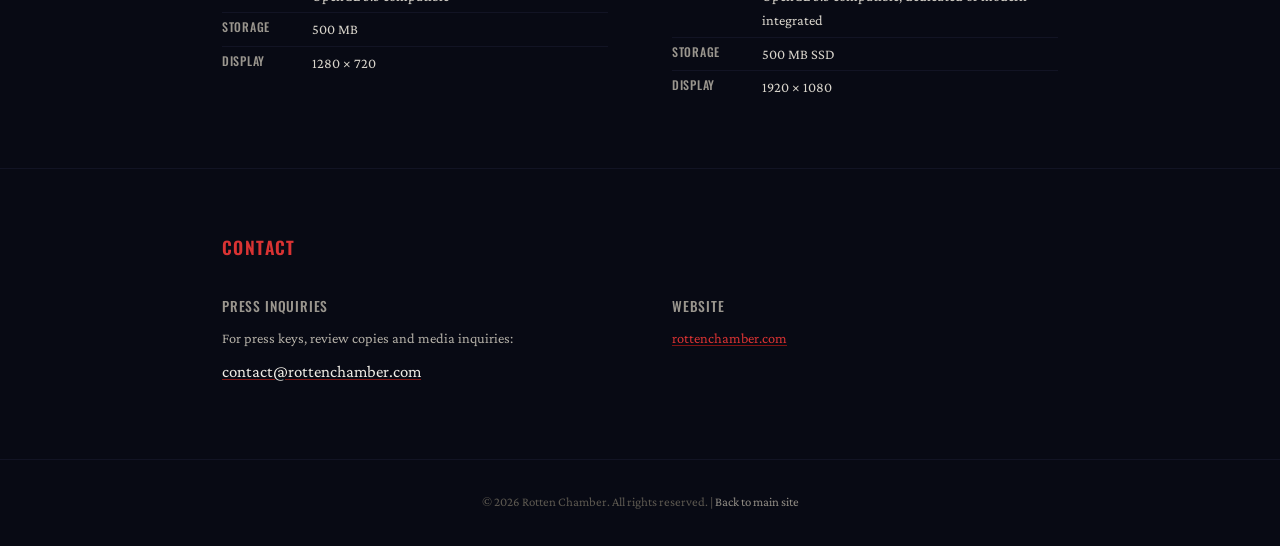
==== commit 5e191205: "Chore: hide About the Developer section until bio is ready Co-Authored-By: Claude Opus 4.6 (1M conte" ====
--- a/presskit/index.html
+++ b/presskit/index.html
@@ -593,13 +593,15 @@
       </div>
     </section>
 
-    <!-- ═══ ABOUT DEVELOPER ══════════════════════════════════════════════ -->
+    <!-- ═══ ABOUT DEVELOPER (hidden until bio is ready) ════════════════ -->
+    <!--
     <section class="pk-section" id="developer">
       <div class="pk-container">
         <h2 class="pk-section__title" data-i18n="presskit.developer.title">About the Developer</h2>
         <p data-i18n="presskit.developer.coming_soon">Cetin Games</p>
       </div>
     </section>
+    -->
 
     <!-- ═══ CONTACT ══════════════════════════════════════════════════════ -->
     <section class="pk-section" id="contact">
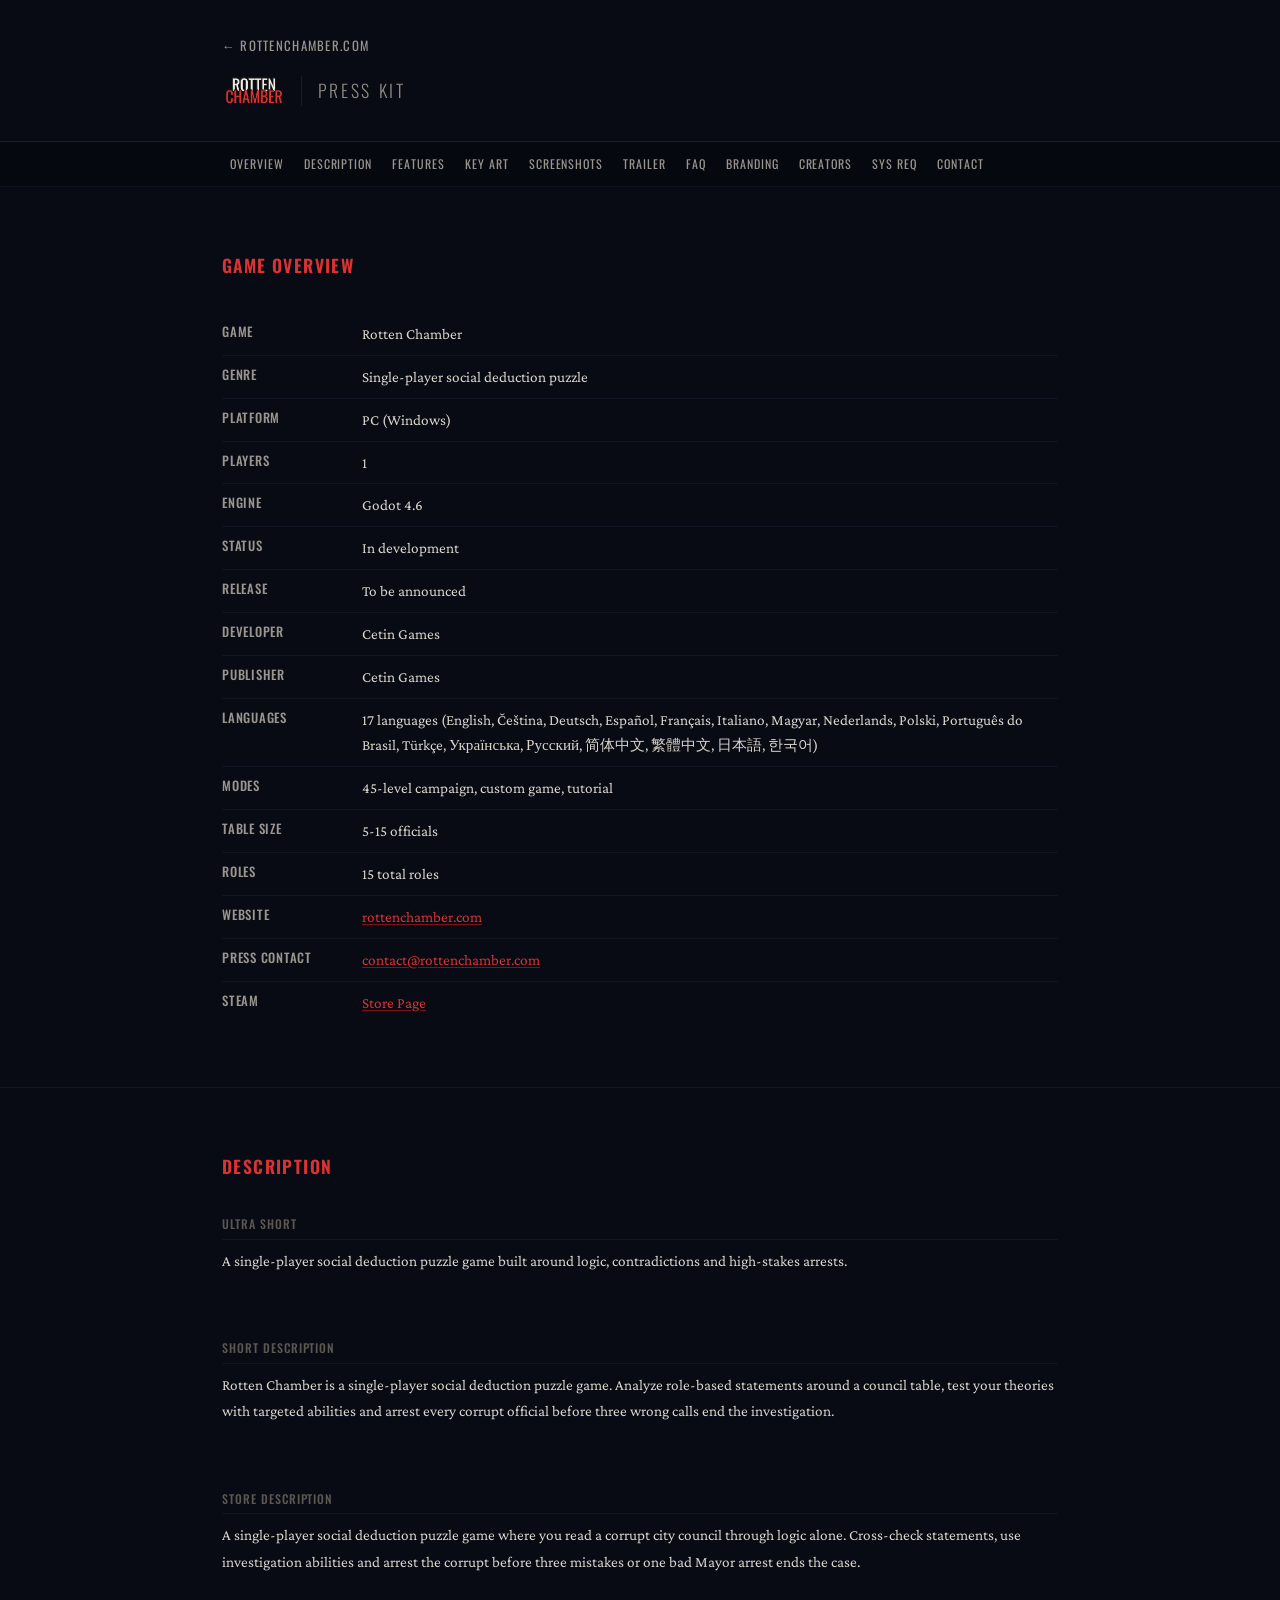
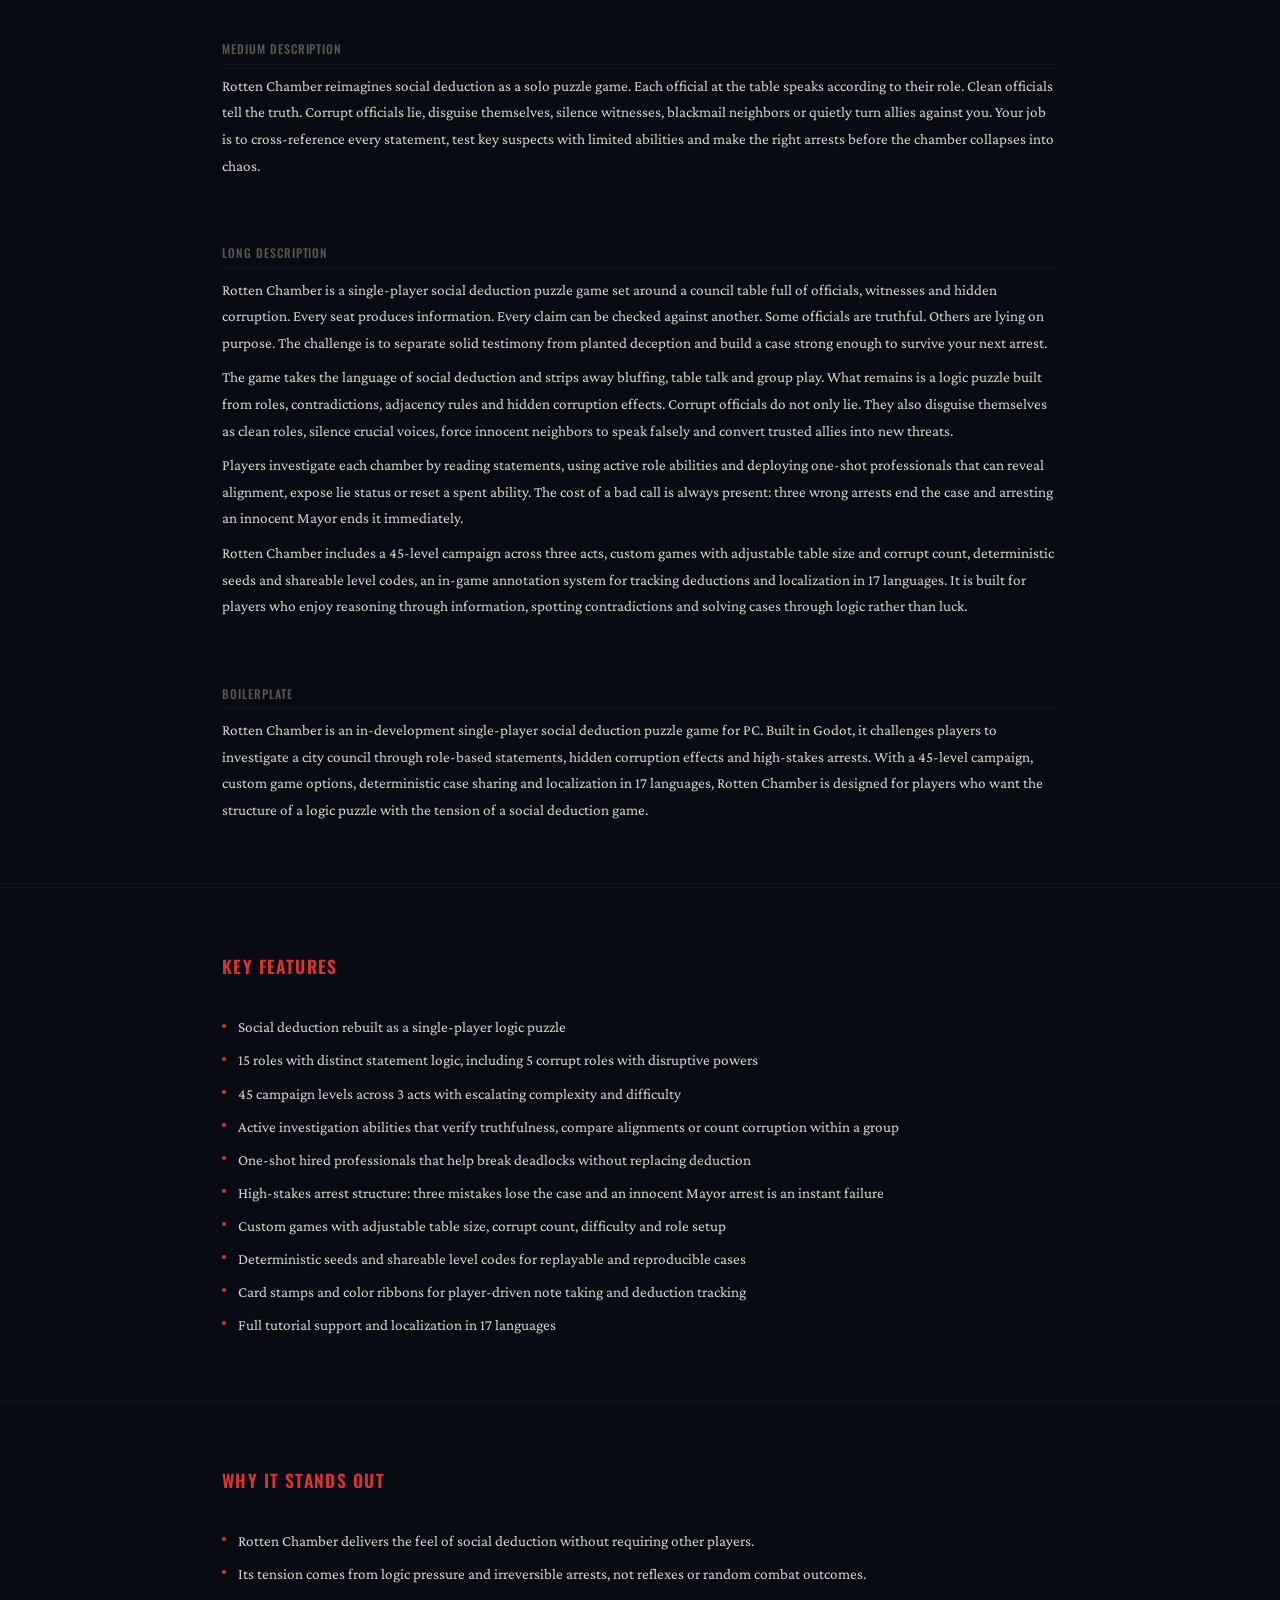
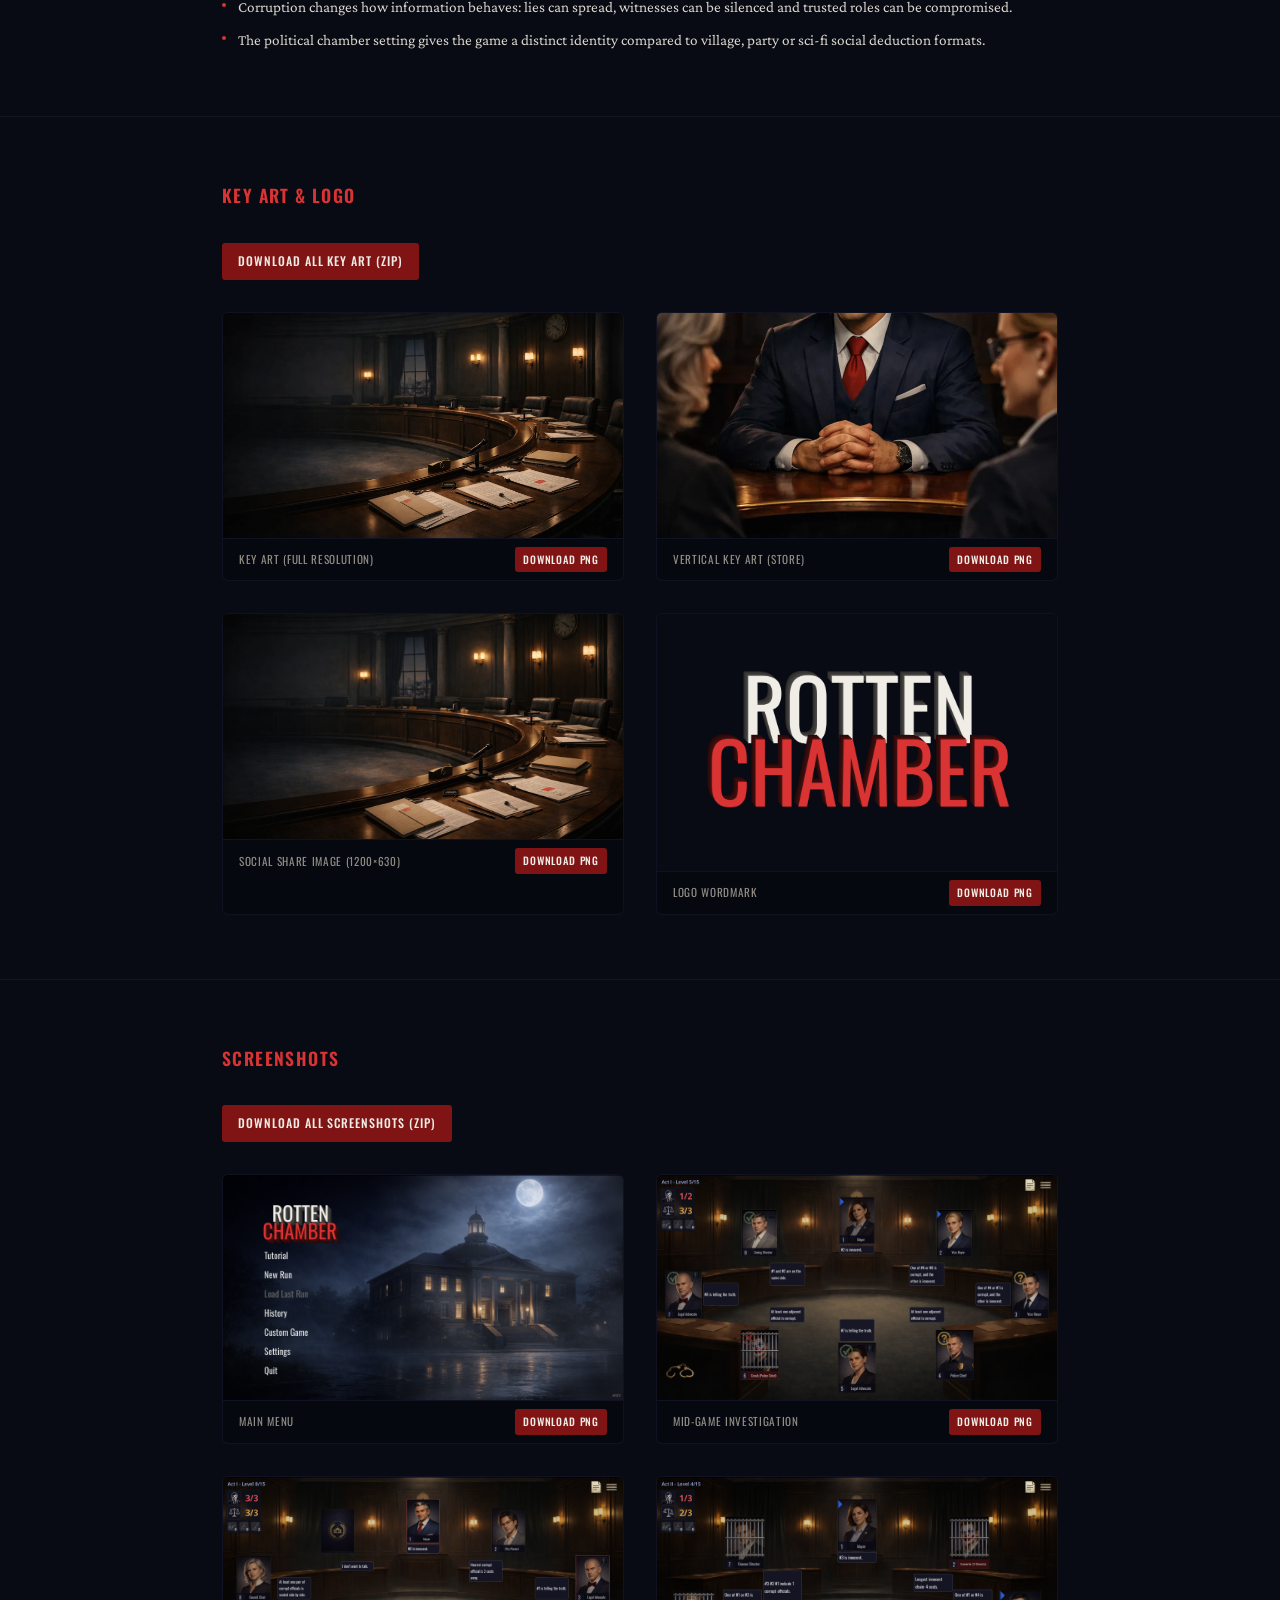
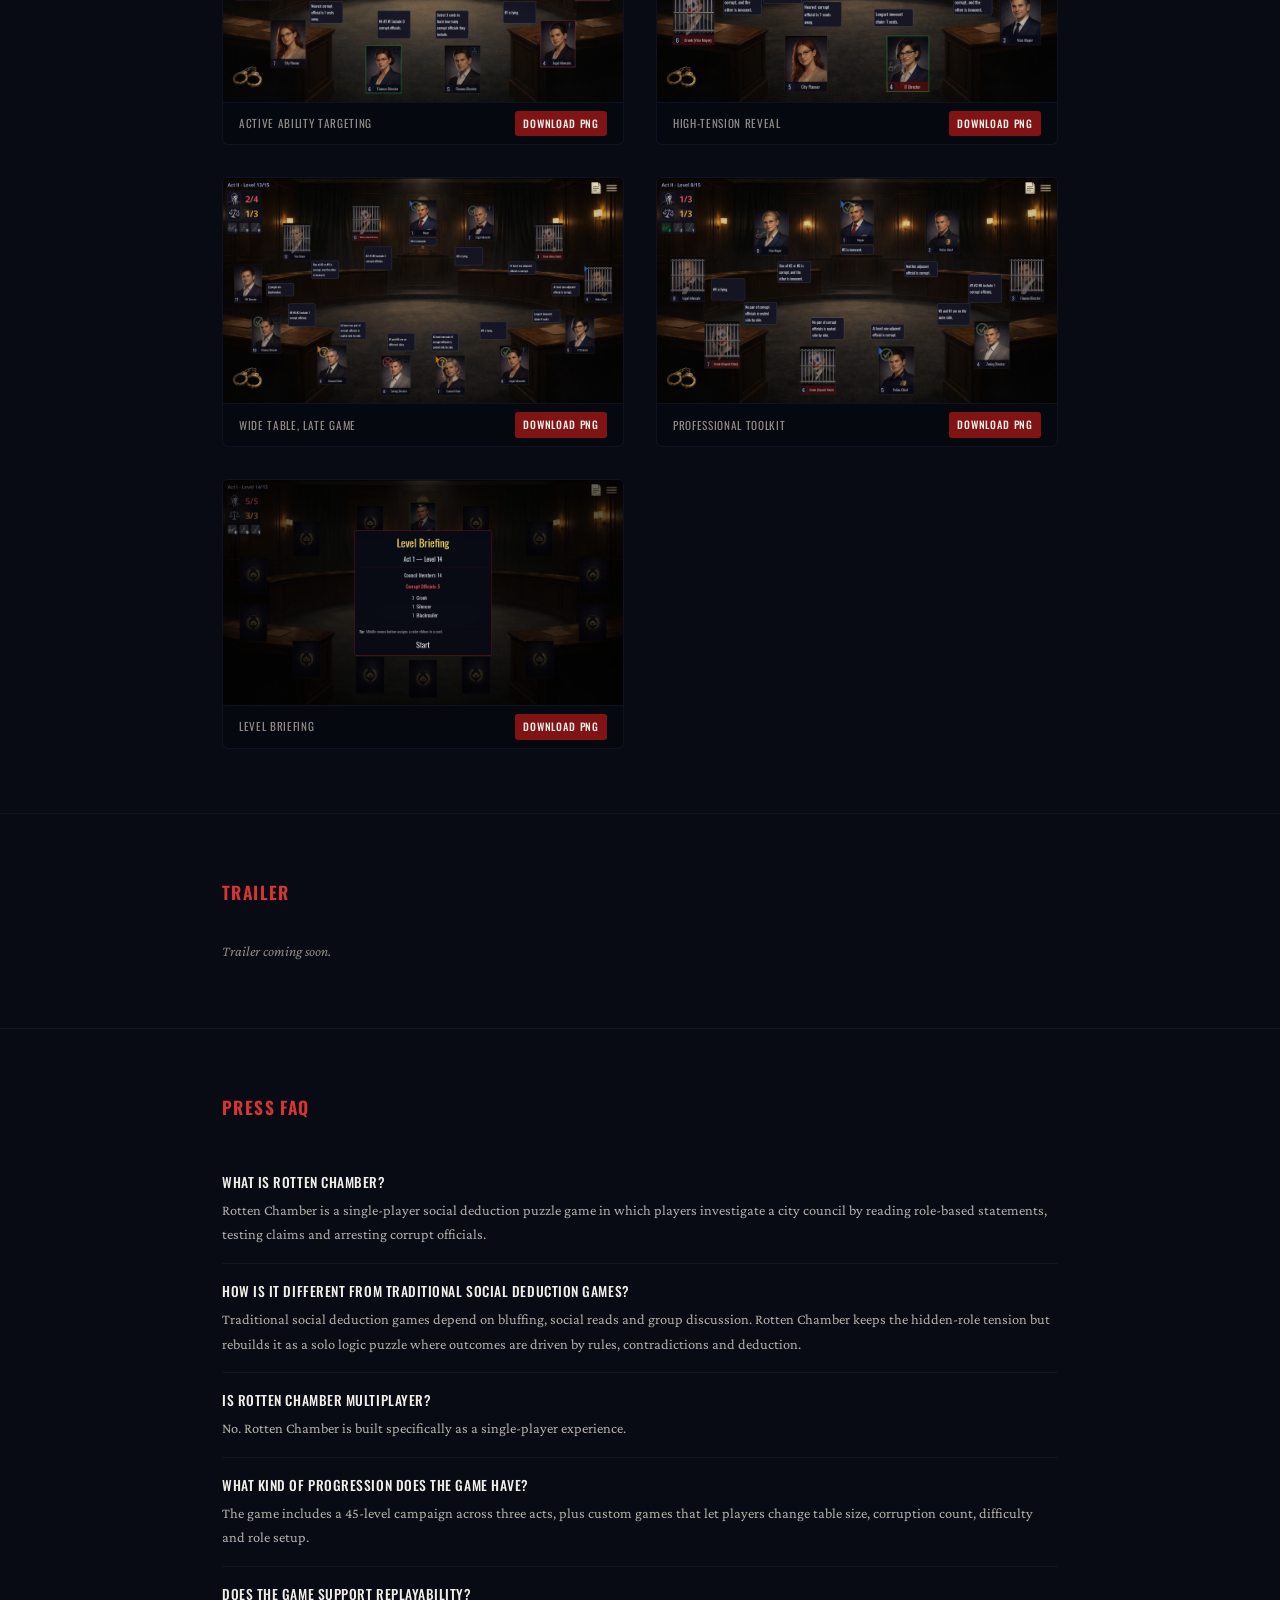
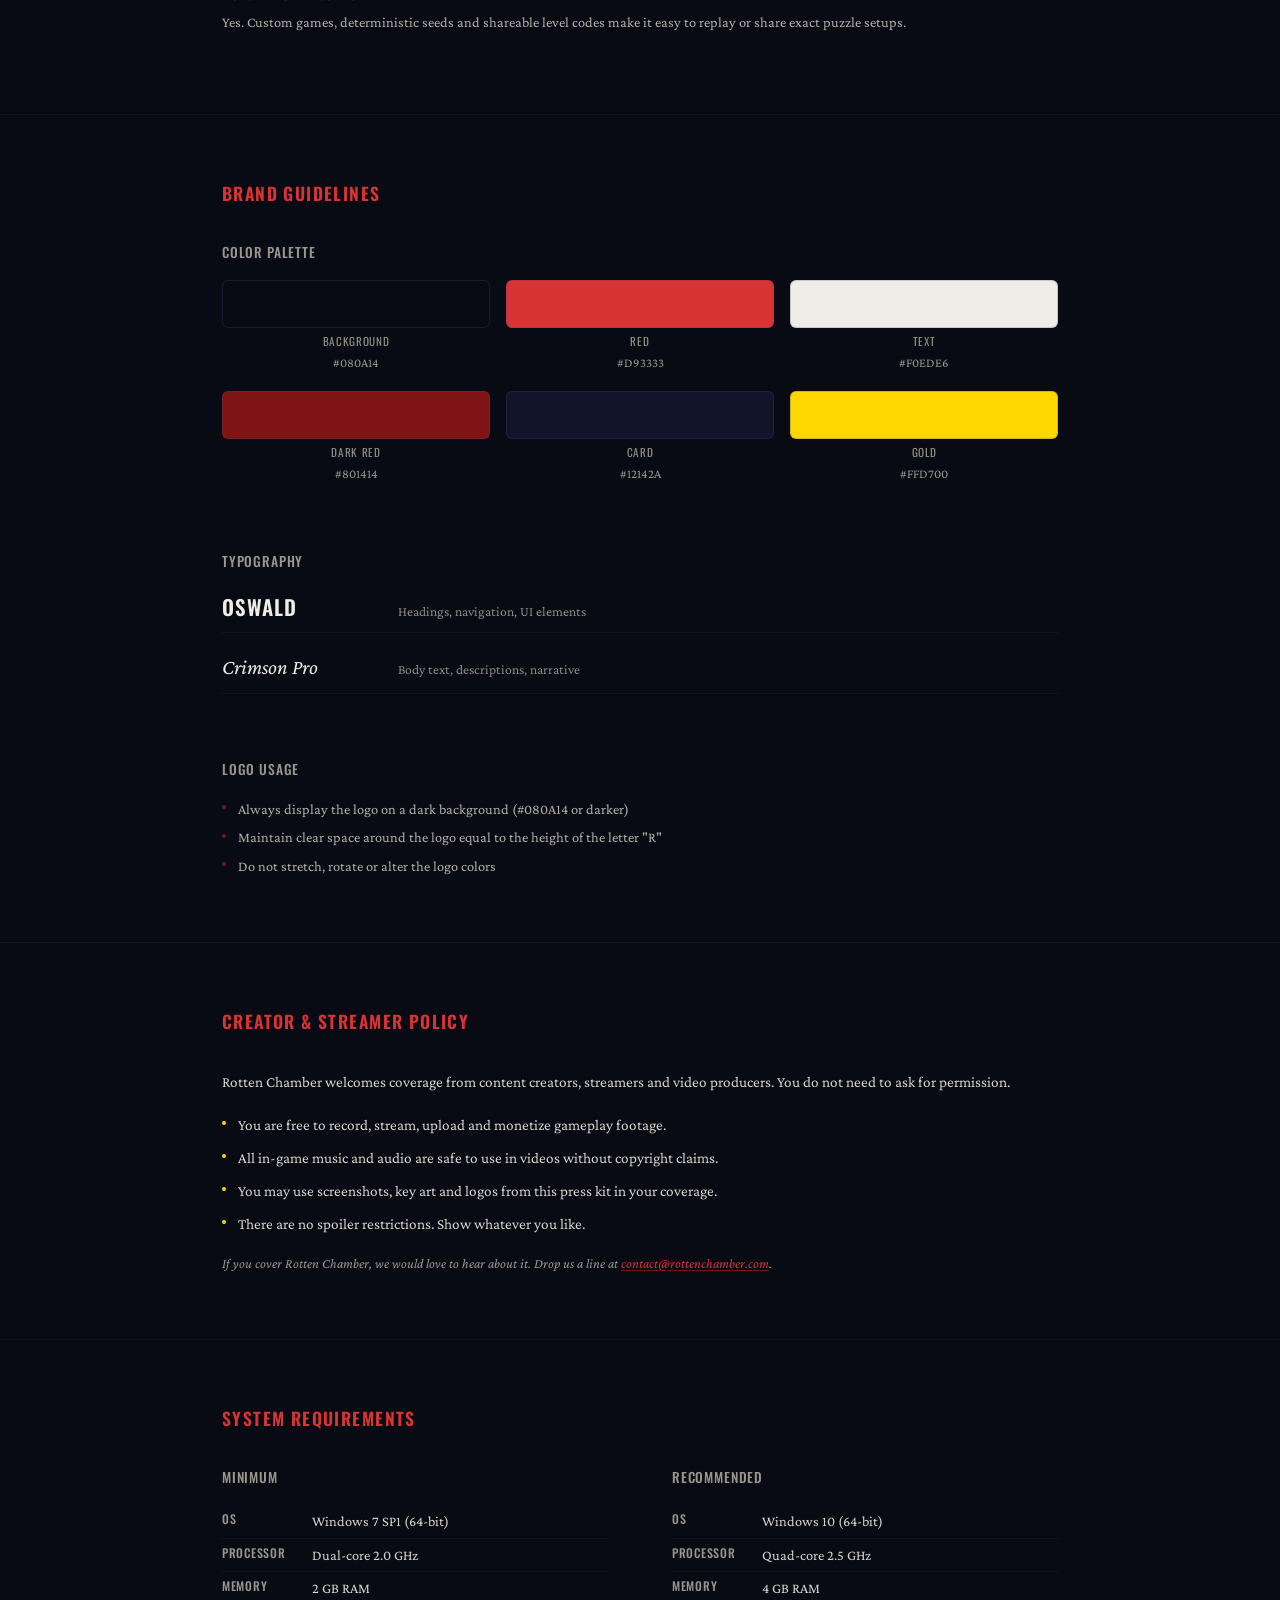
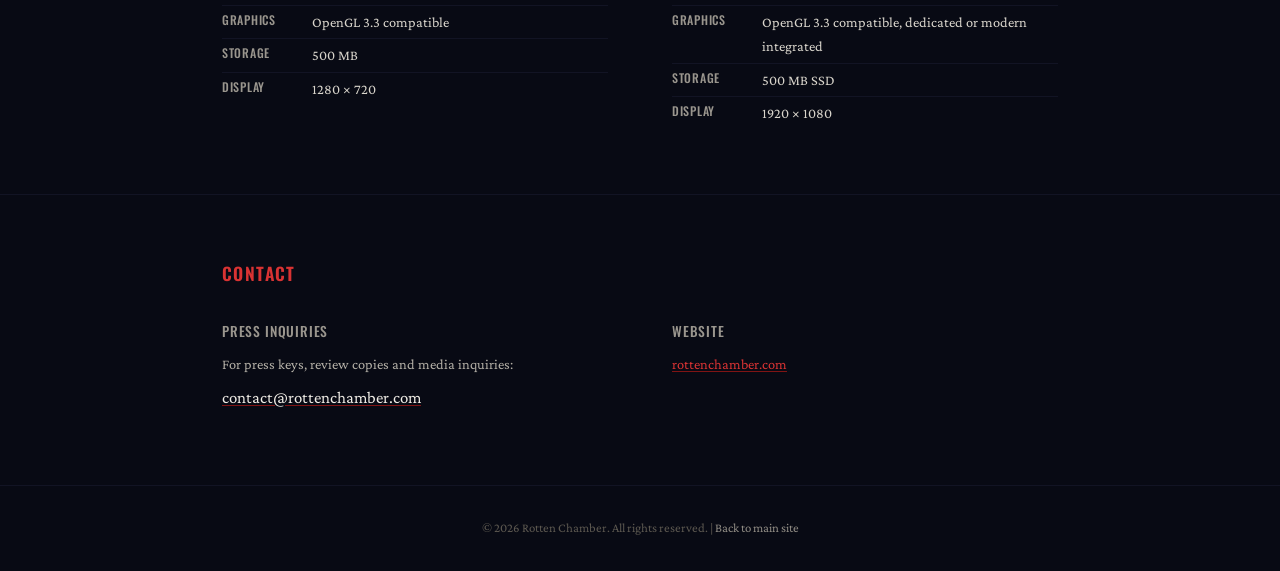
==== commit e0488768: "Content: update language support from 2 to 17 languages, fix JSON-LD Steam FAQ Website and press kit" ====
--- a/presskit/index.html
+++ b/presskit/index.html
@@ -163,7 +163,7 @@
             </div>
             <div class="pk-facts__row">
               <dt data-i18n="presskit.fact.languages">Languages</dt>
-              <dd data-i18n="presskit.fact.languages_value">English, Turkish</dd>
+              <dd data-i18n="presskit.fact.languages_value">17 languages (English, Čeština, Deutsch, Español, Français, Italiano, Magyar, Nederlands, Polski, Português do Brasil, Türkçe, Українська, Русский, 简体中文, 繁體中文, 日本語, 한국어)</dd>
             </div>
             <div class="pk-facts__row">
               <dt data-i18n="presskit.fact.modes">Modes</dt>
@@ -225,12 +225,12 @@
             <p data-i18n="presskit.description.long_p1">Rotten Chamber is a single-player social deduction puzzle game set around a council table full of officials, witnesses and hidden corruption. Every seat produces information. Every claim can be checked against another. Some officials are truthful. Others are lying on purpose. The challenge is to separate solid testimony from planted deception and build a case strong enough to survive your next arrest.</p>
             <p data-i18n="presskit.description.long_p2">The game takes the language of social deduction and strips away bluffing, table talk and group play. What remains is a logic puzzle built from roles, contradictions, adjacency rules and hidden corruption effects. Corrupt officials do not only lie. They also disguise themselves as clean roles, silence crucial voices, force innocent neighbors to speak falsely and convert trusted allies into new threats.</p>
             <p data-i18n="presskit.description.long_p3">Players investigate each chamber by reading statements, using active role abilities and deploying one-shot professionals that can reveal alignment, expose lie status or reset a spent ability. The cost of a bad call is always present: three wrong arrests end the case and arresting an innocent Mayor ends it immediately.</p>
-            <p data-i18n="presskit.description.long_p4">Rotten Chamber includes a 45-level campaign across three acts, custom games with adjustable table size and corrupt count, deterministic seeds and shareable level codes, an in-game annotation system for tracking deductions and English/Turkish language support. It is built for players who enjoy reasoning through information, spotting contradictions and solving cases through logic rather than luck.</p>
+            <p data-i18n="presskit.description.long_p4">Rotten Chamber includes a 45-level campaign across three acts, custom games with adjustable table size and corrupt count, deterministic seeds and shareable level codes, an in-game annotation system for tracking deductions and localization in 17 languages. It is built for players who enjoy reasoning through information, spotting contradictions and solving cases through logic rather than luck.</p>
           </div>
 
           <div class="pk-description__tier">
             <h3 data-i18n="presskit.description.boilerplate_title">Boilerplate</h3>
-            <p data-i18n="presskit.description.boilerplate">Rotten Chamber is an in-development single-player social deduction puzzle game for PC. Built in Godot, it challenges players to investigate a city council through role-based statements, hidden corruption effects and high-stakes arrests. With a 45-level campaign, custom game options, deterministic case sharing and full English/Turkish support, Rotten Chamber is designed for players who want the structure of a logic puzzle with the tension of a social deduction game.</p>
+            <p data-i18n="presskit.description.boilerplate">Rotten Chamber is an in-development single-player social deduction puzzle game for PC. Built in Godot, it challenges players to investigate a city council through role-based statements, hidden corruption effects and high-stakes arrests. With a 45-level campaign, custom game options, deterministic case sharing and localization in 17 languages, Rotten Chamber is designed for players who want the structure of a logic puzzle with the tension of a social deduction game.</p>
           </div>
         </div>
       </div>
@@ -250,7 +250,7 @@
           <li data-i18n="presskit.features.f7">Custom games with adjustable table size, corrupt count, difficulty and role setup</li>
           <li data-i18n="presskit.features.f8">Deterministic seeds and shareable level codes for replayable and reproducible cases</li>
           <li data-i18n="presskit.features.f9">Card stamps and color ribbons for player-driven note taking and deduction tracking</li>
-          <li data-i18n="presskit.features.f10">Full tutorial support and English/Turkish localization</li>
+          <li data-i18n="presskit.features.f10">Full tutorial support and localization in 17 languages</li>
         </ul>
       </div>
     </section>
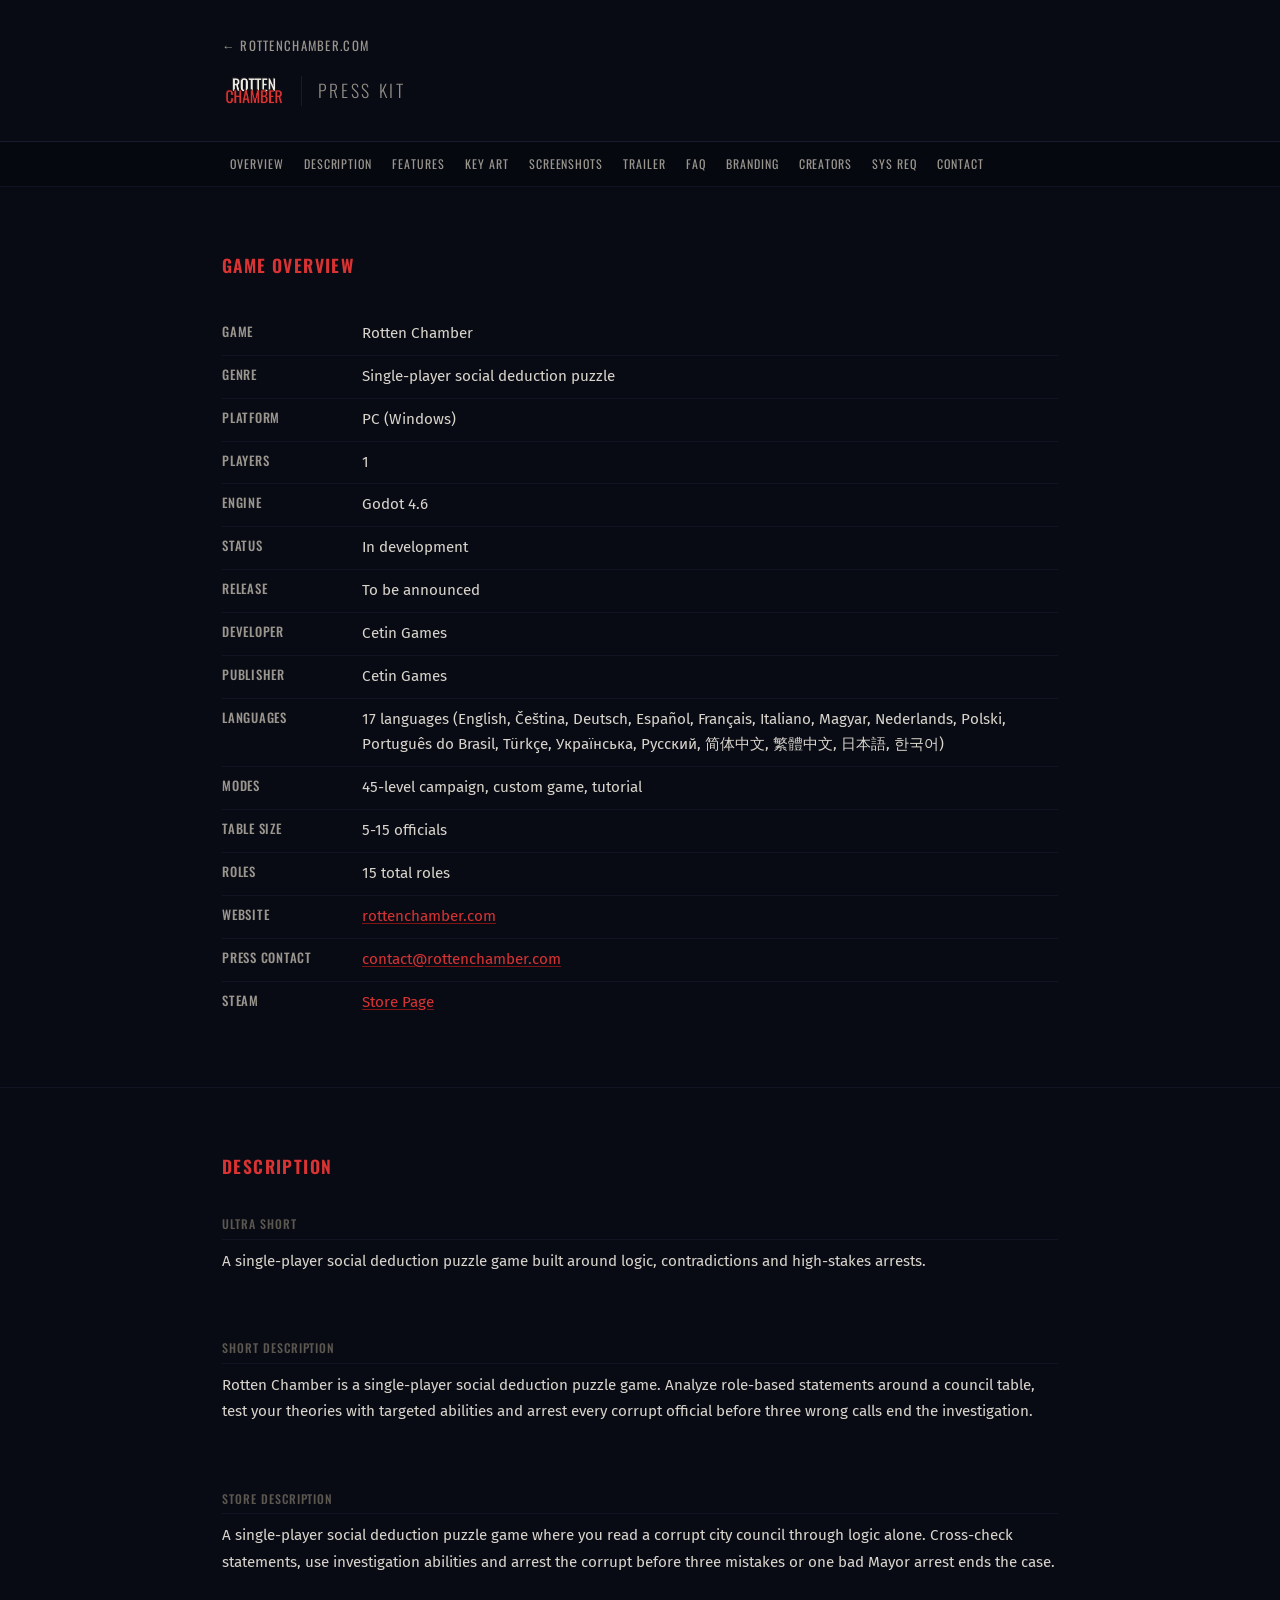
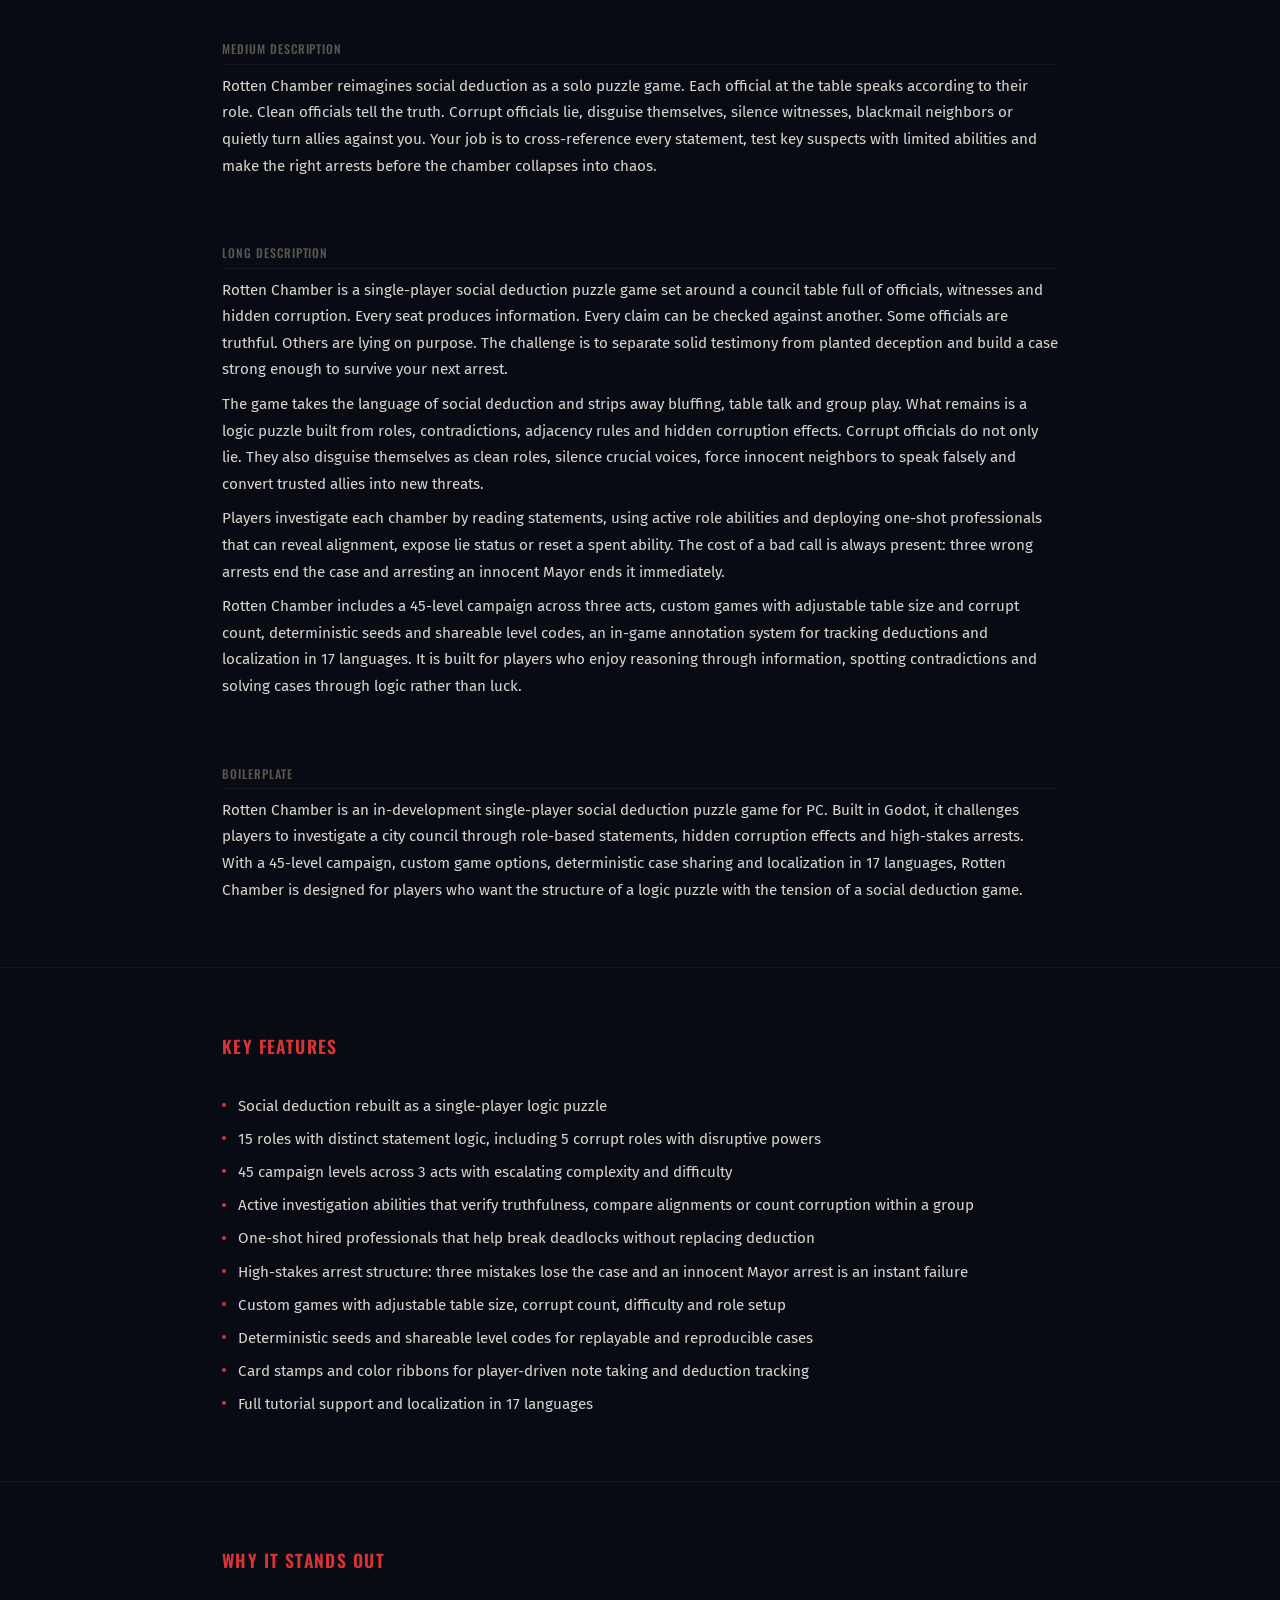
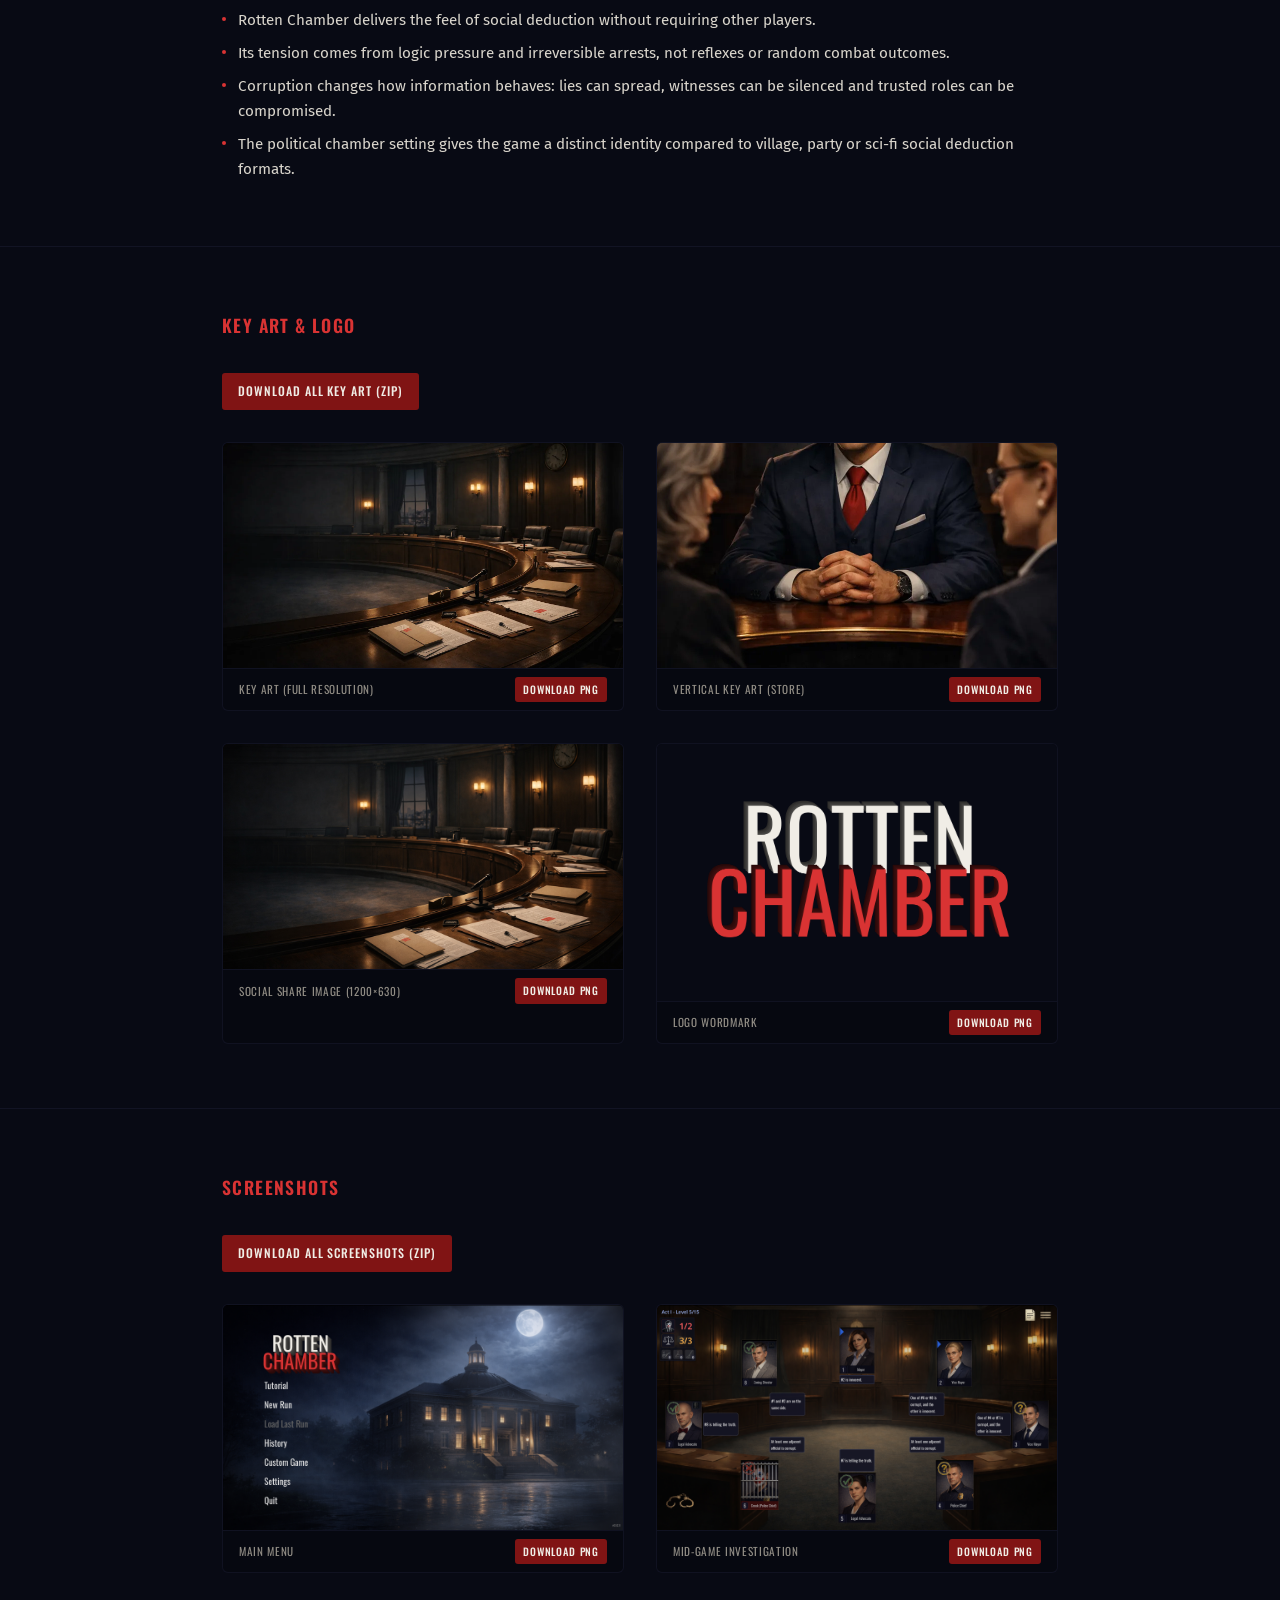
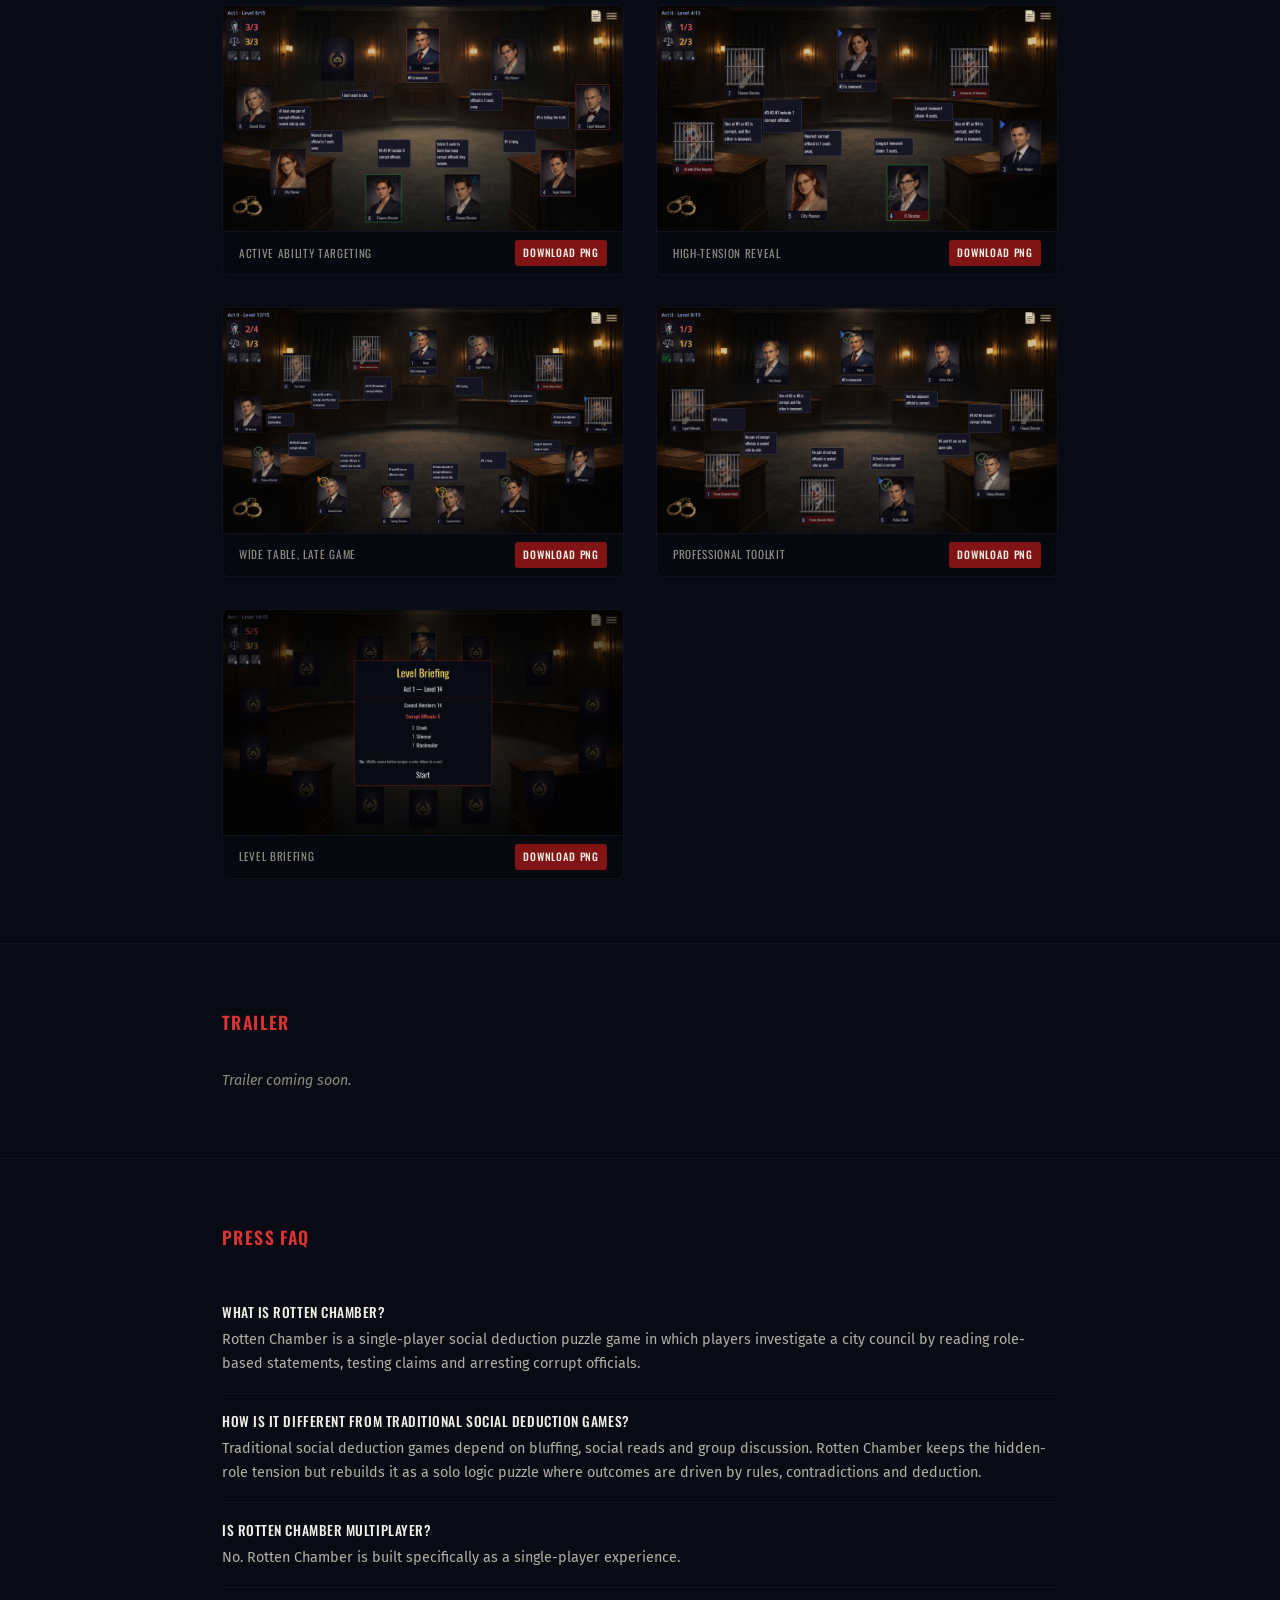
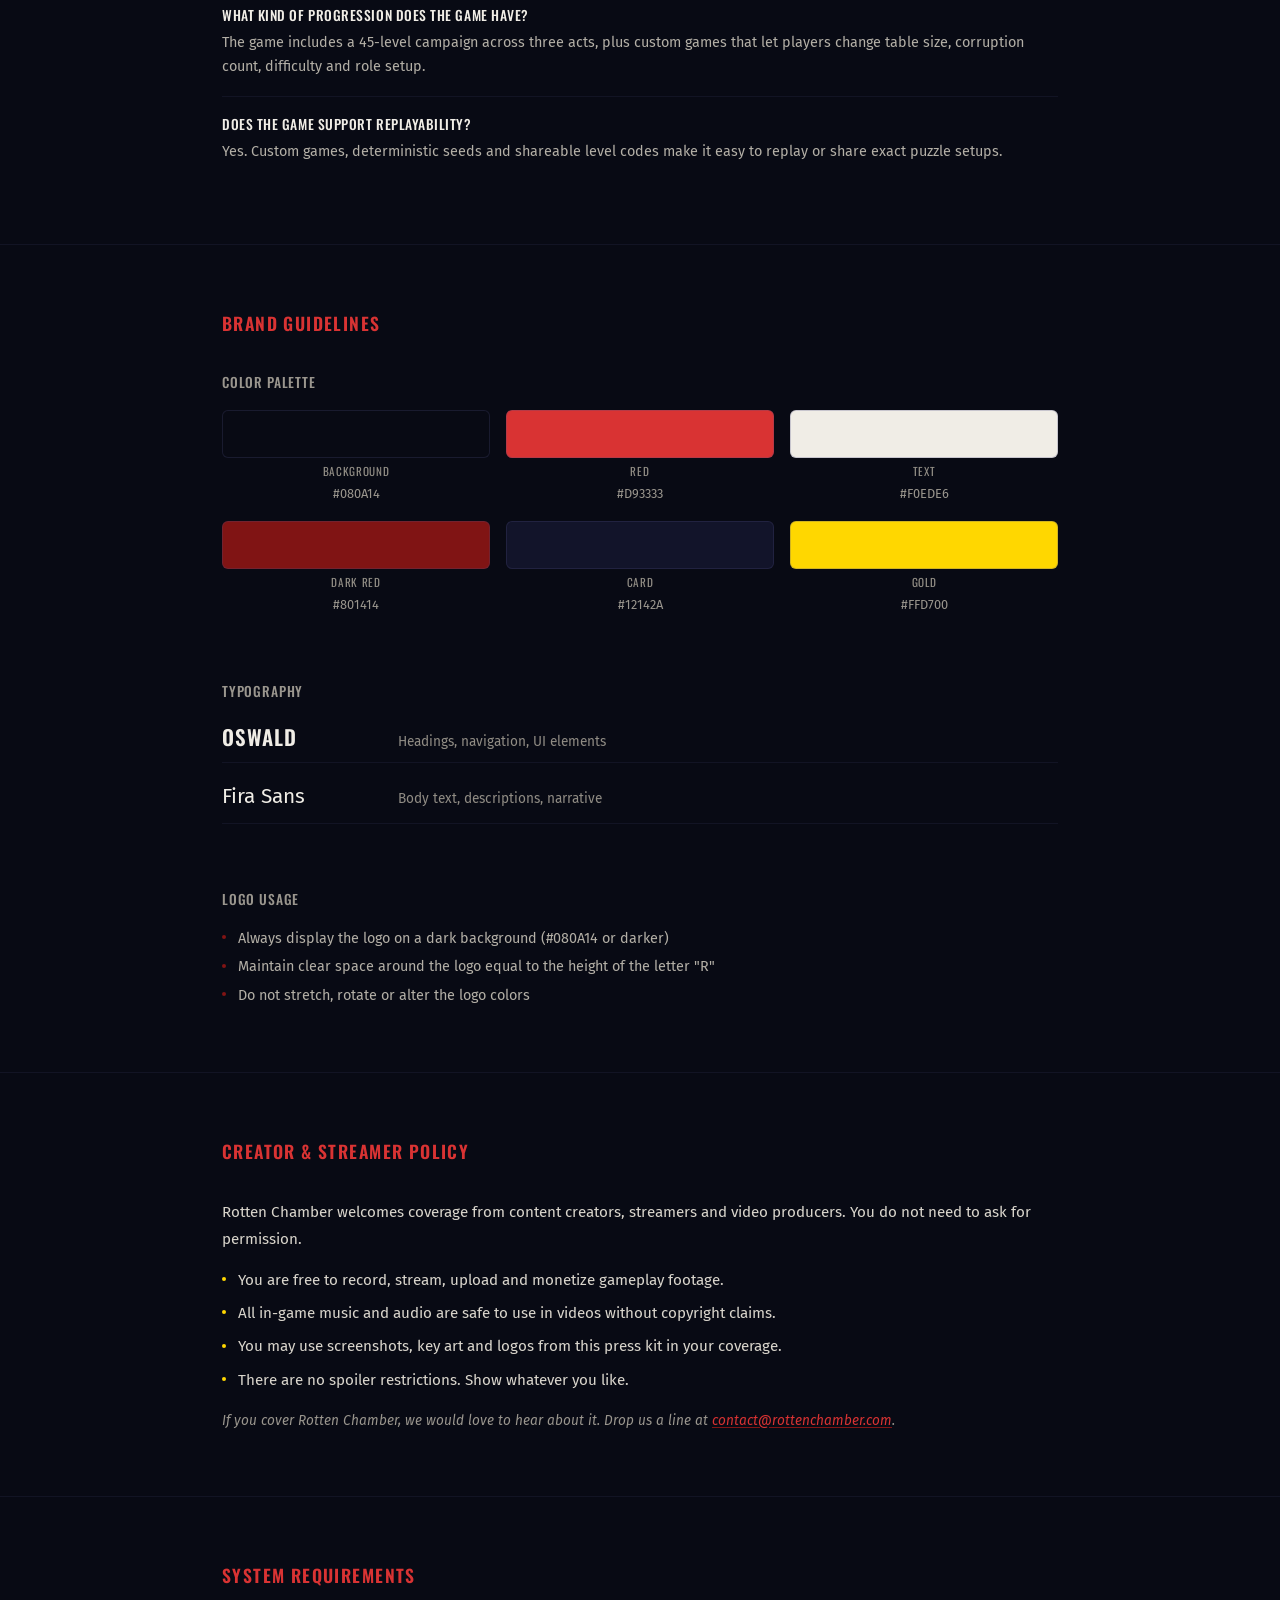
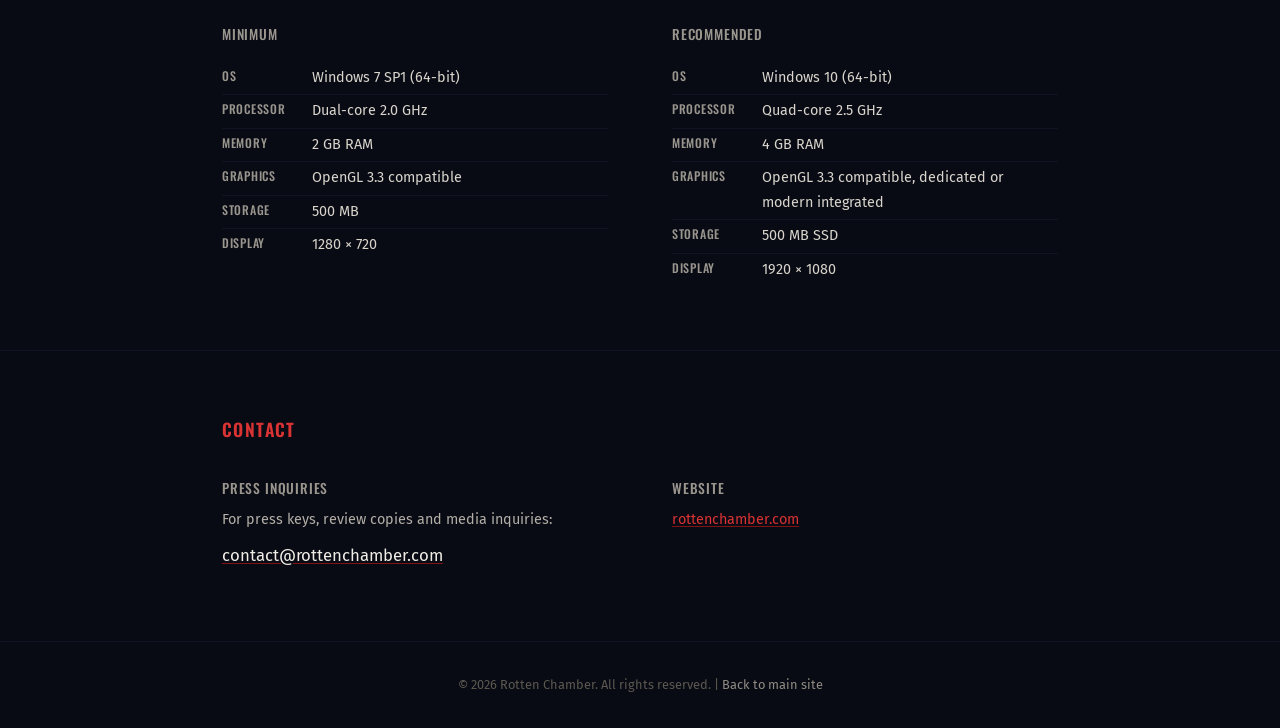
==== commit beaea334: "Typography: switch body font from Crimson Pro to Fira Sans Matches the game's dual-font refactor. Os" ====
--- a/presskit/index.html
+++ b/presskit/index.html
@@ -34,7 +34,7 @@
   <!-- Fonts -->
   <link rel="preconnect" href="https://fonts.googleapis.com">
   <link rel="preconnect" href="https://fonts.gstatic.com" crossorigin>
-  <link href="https://fonts.googleapis.com/css2?family=Oswald:wght@300;400;500;600;700&family=Crimson+Pro:ital,wght@0,300;0,400;0,500;0,600;1,300;1,400&display=swap" rel="stylesheet">
+  <link href="https://fonts.googleapis.com/css2?family=Oswald:wght@300;400;500;600;700&family=Fira+Sans:ital,wght@0,300;0,400;0,500;0,600;1,300;1,400&display=swap" rel="stylesheet">
 
   <!-- Stylesheet -->
   <link rel="stylesheet" href="presskit.css">
@@ -491,7 +491,7 @@
                 <span class="pk-font-item__role" data-i18n="presskit.branding.font_heading">Headings, navigation, UI elements</span>
               </div>
               <div class="pk-font-item">
-                <span class="pk-font-item__name pk-font-item__name--body">Crimson Pro</span>
+                <span class="pk-font-item__name pk-font-item__name--body">Fira Sans</span>
                 <span class="pk-font-item__role" data-i18n="presskit.branding.font_body">Body text, descriptions, narrative</span>
               </div>
             </div>
--- a/presskit/presskit.css
+++ b/presskit/presskit.css
@@ -64,7 +64,7 @@
 body {
   background: var(--bg-primary);
   color: var(--text-body);
-  font-family: 'Crimson Pro', Georgia, serif;
+  font-family: 'Fira Sans', sans-serif;
   font-size: 1rem;
   line-height: 1.7;
   -webkit-font-smoothing: antialiased;
@@ -466,7 +466,7 @@
 
 .pk-color-swatch__hex {
   display: block;
-  font-family: 'Crimson Pro', Georgia, serif;
+  font-family: 'Fira Sans', sans-serif;
   font-size: 0.8rem;
   color: var(--text-muted);
   margin-top: 2px;
@@ -501,9 +501,8 @@
 }
 
 .pk-font-item__name--body {
-  font-family: 'Crimson Pro', Georgia, serif;
+  font-family: 'Fira Sans', sans-serif;
   font-weight: 400;
-  font-style: italic;
 }
 
 .pk-font-item__role {
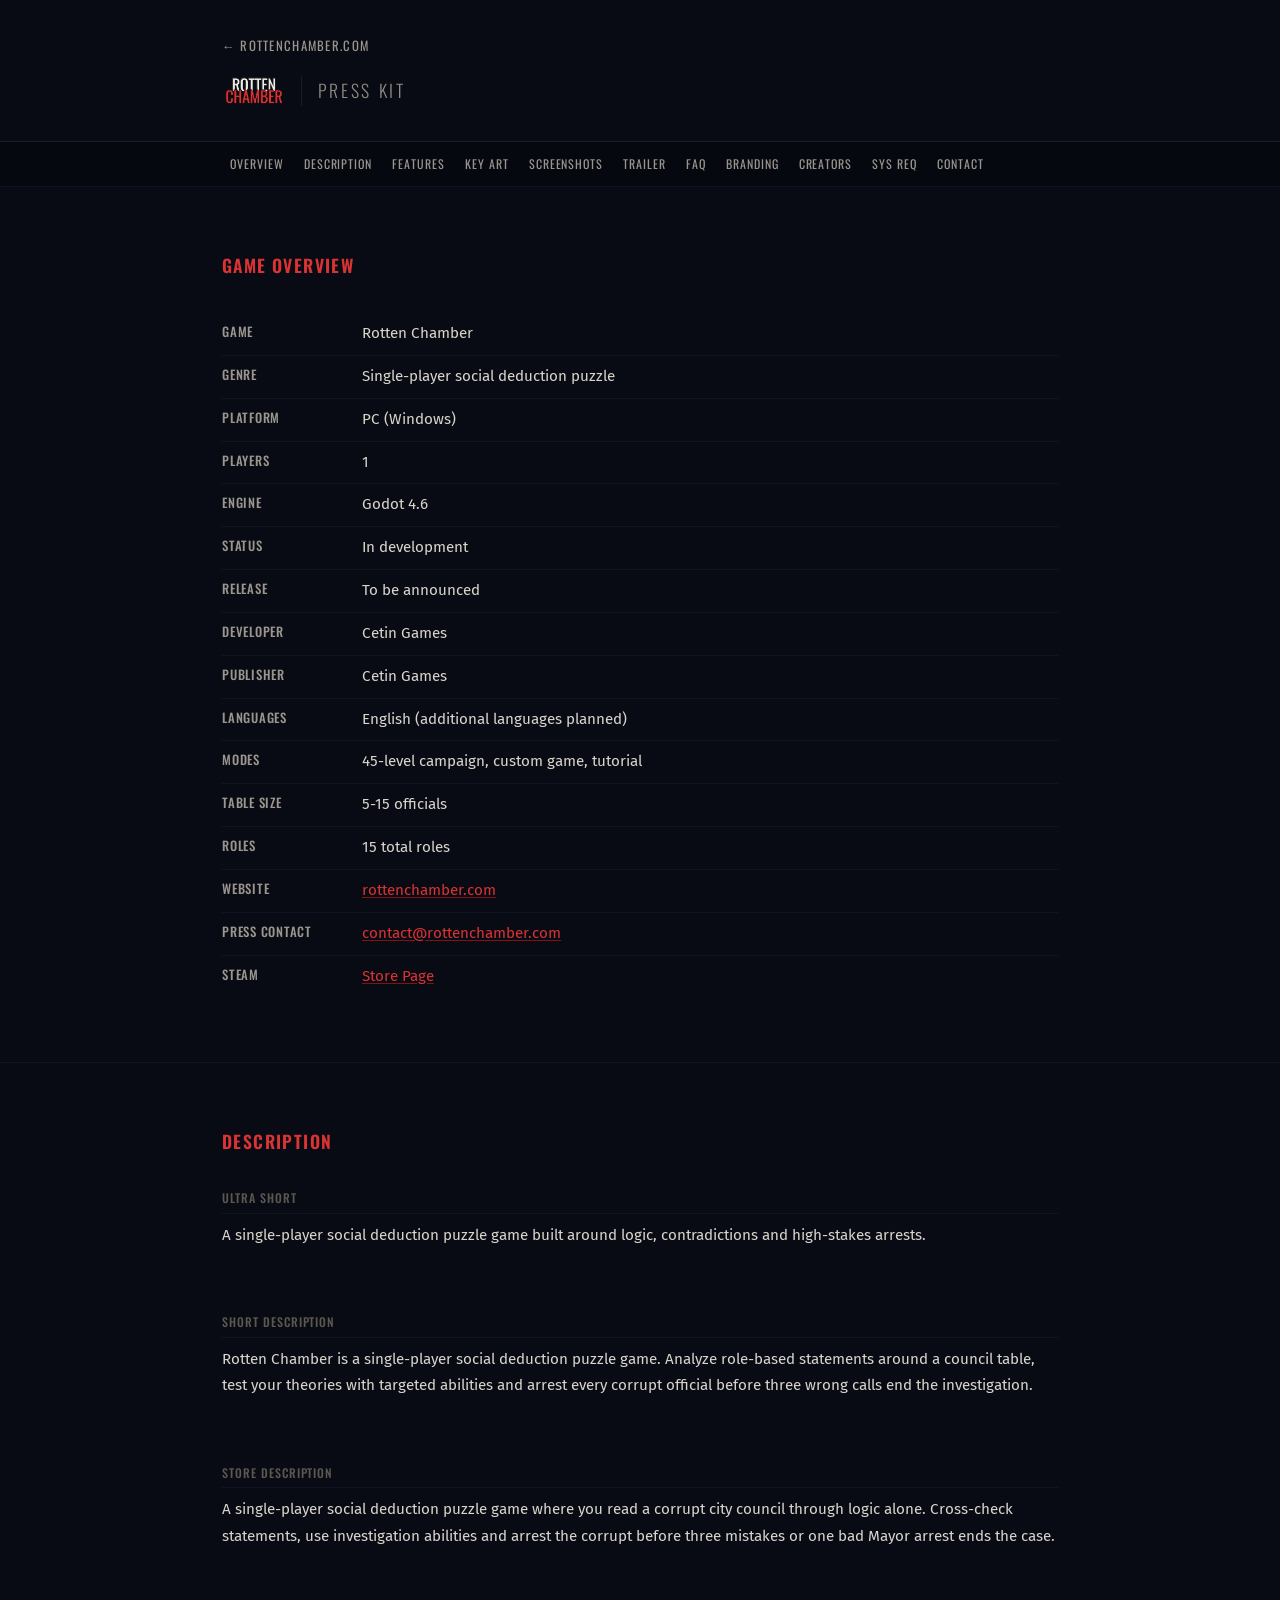
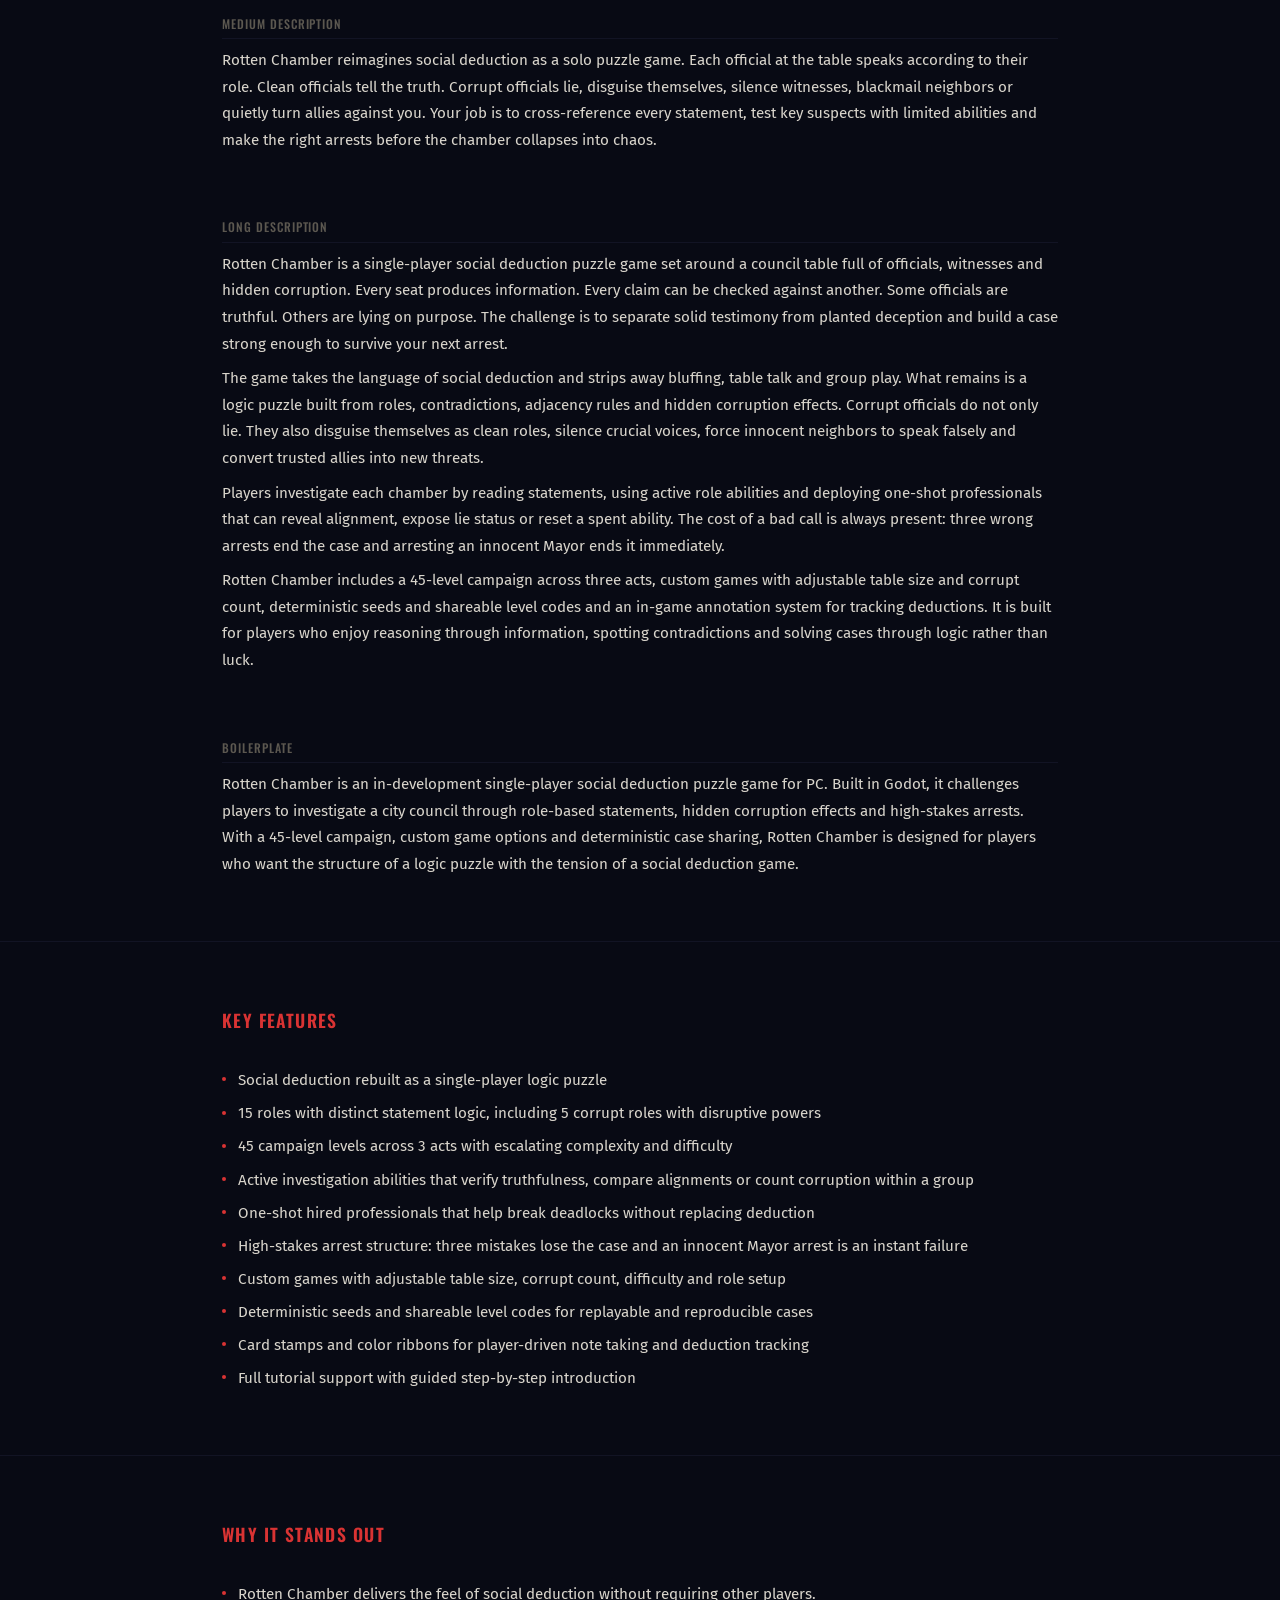
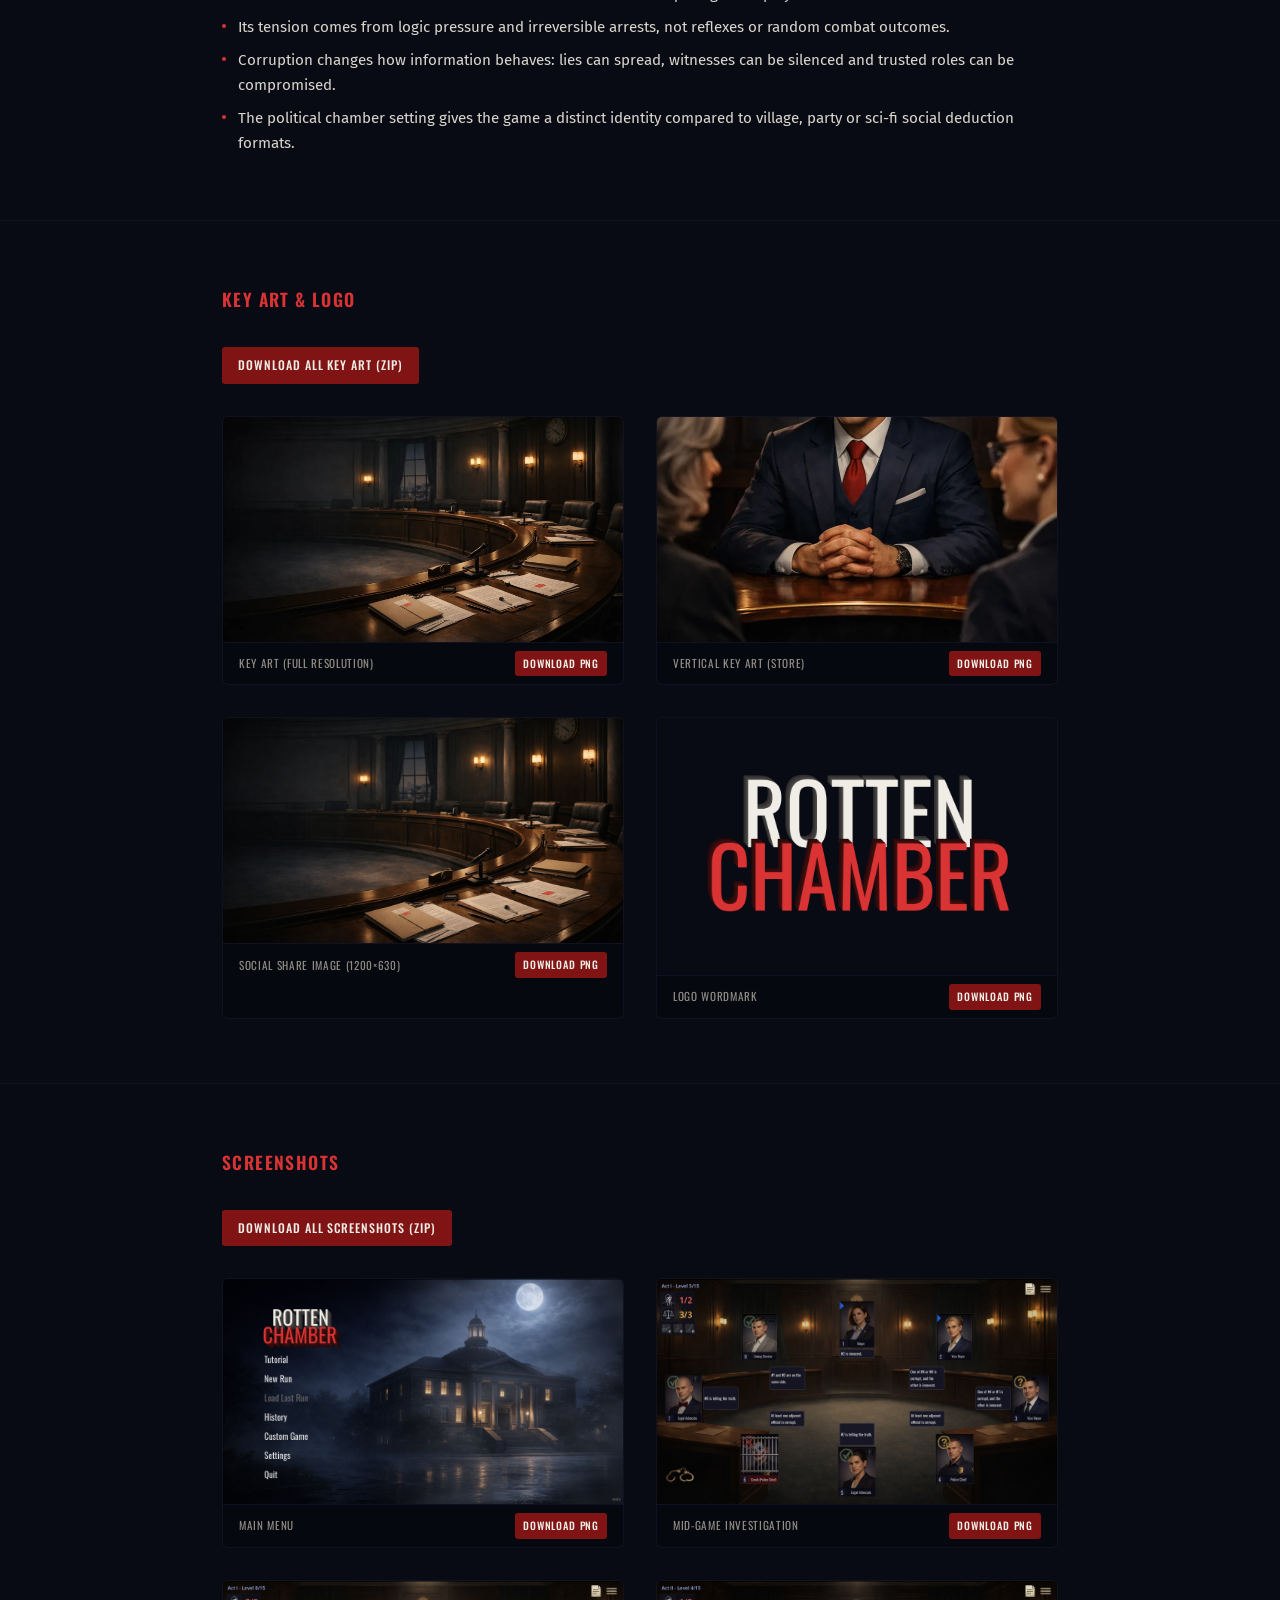
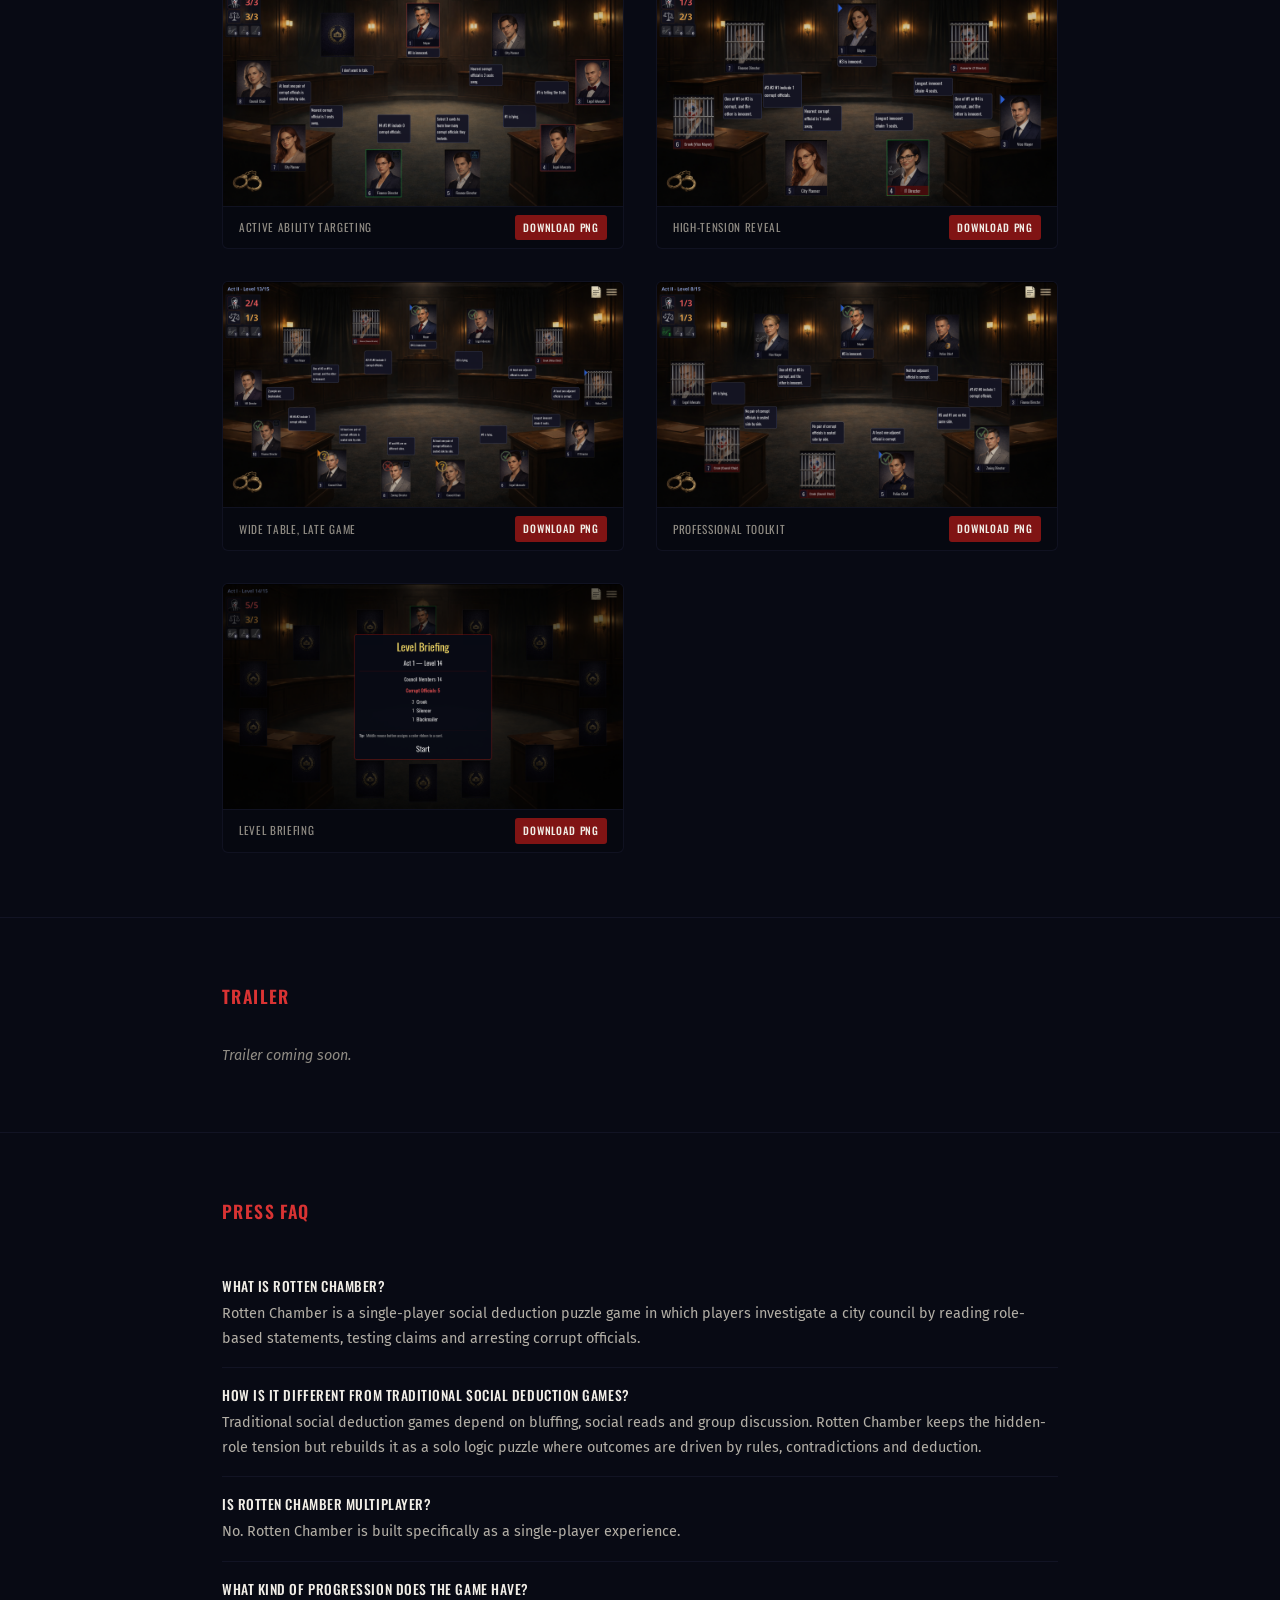
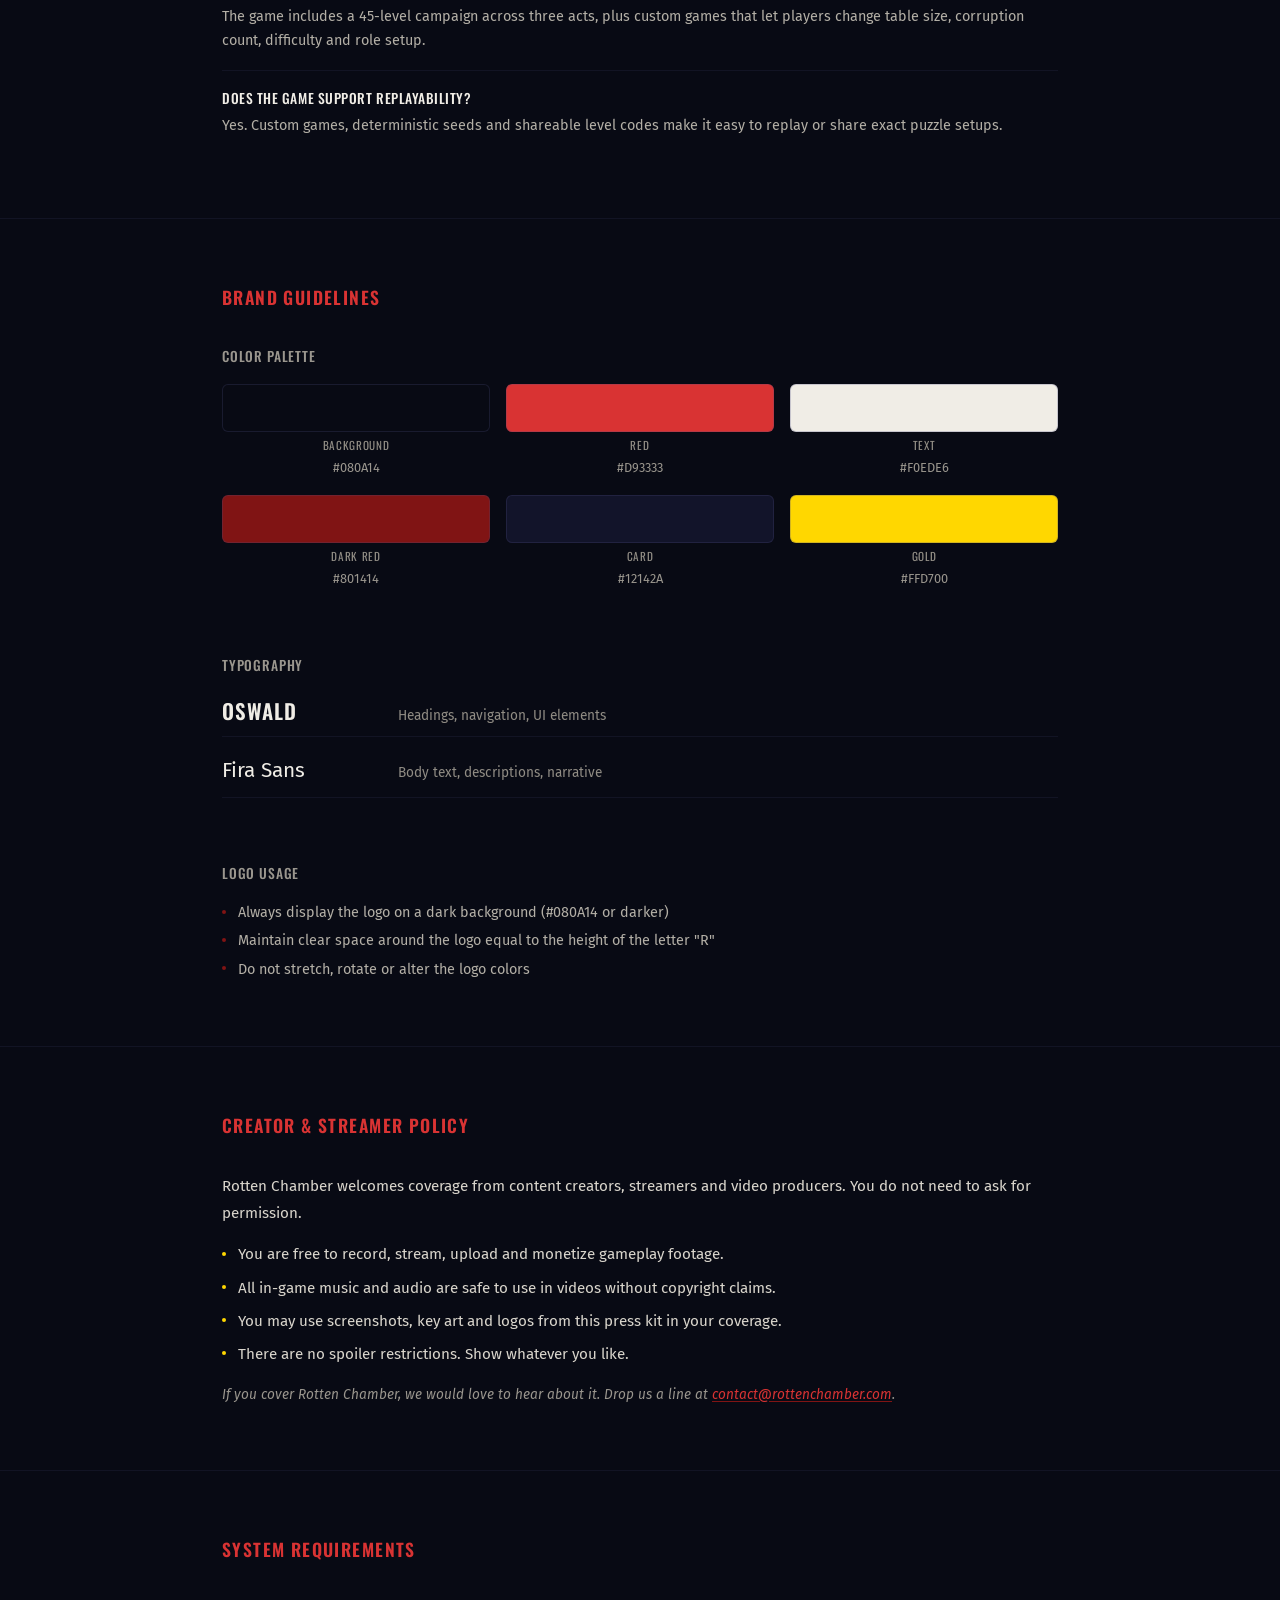
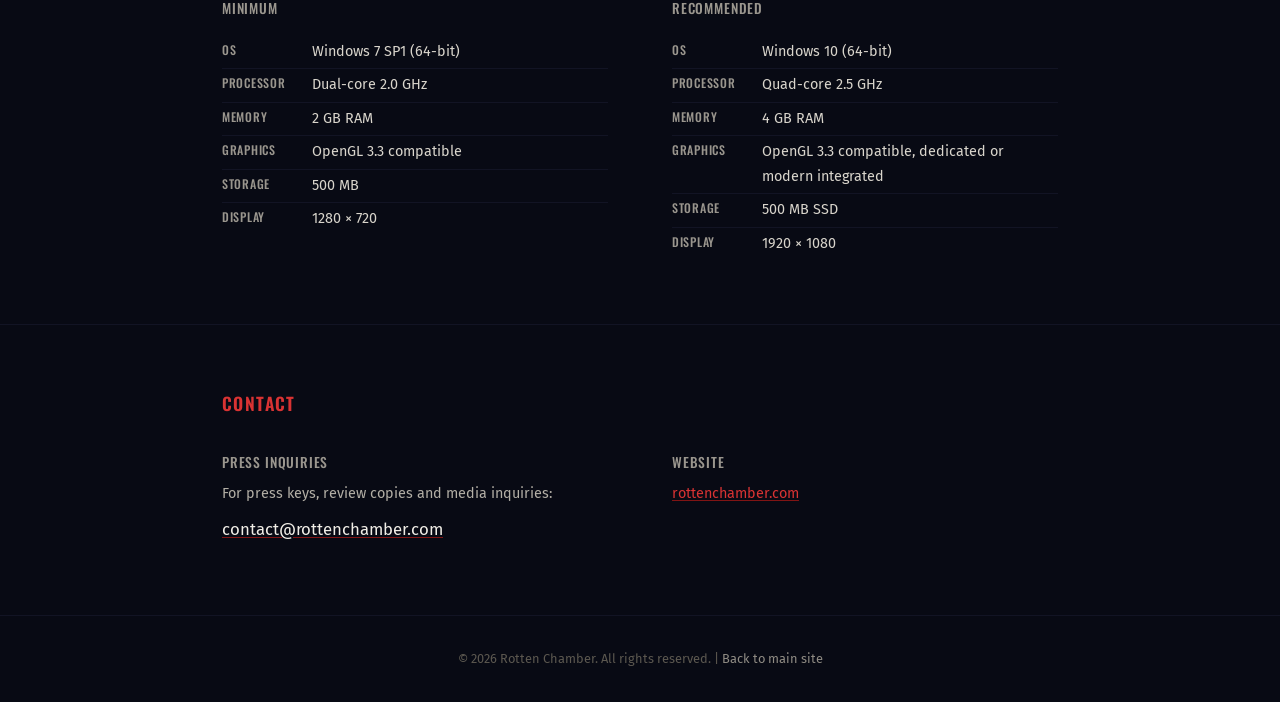
==== commit d97fe082: "Content: reduce language support from 17 to English only, note additional languages planned Co-Autho" ====
--- a/presskit/index.html
+++ b/presskit/index.html
@@ -163,7 +163,7 @@
             </div>
             <div class="pk-facts__row">
               <dt data-i18n="presskit.fact.languages">Languages</dt>
-              <dd data-i18n="presskit.fact.languages_value">17 languages (English, Čeština, Deutsch, Español, Français, Italiano, Magyar, Nederlands, Polski, Português do Brasil, Türkçe, Українська, Русский, 简体中文, 繁體中文, 日本語, 한국어)</dd>
+              <dd data-i18n="presskit.fact.languages_value">English (additional languages planned)</dd>
             </div>
             <div class="pk-facts__row">
               <dt data-i18n="presskit.fact.modes">Modes</dt>
@@ -225,12 +225,12 @@
             <p data-i18n="presskit.description.long_p1">Rotten Chamber is a single-player social deduction puzzle game set around a council table full of officials, witnesses and hidden corruption. Every seat produces information. Every claim can be checked against another. Some officials are truthful. Others are lying on purpose. The challenge is to separate solid testimony from planted deception and build a case strong enough to survive your next arrest.</p>
             <p data-i18n="presskit.description.long_p2">The game takes the language of social deduction and strips away bluffing, table talk and group play. What remains is a logic puzzle built from roles, contradictions, adjacency rules and hidden corruption effects. Corrupt officials do not only lie. They also disguise themselves as clean roles, silence crucial voices, force innocent neighbors to speak falsely and convert trusted allies into new threats.</p>
             <p data-i18n="presskit.description.long_p3">Players investigate each chamber by reading statements, using active role abilities and deploying one-shot professionals that can reveal alignment, expose lie status or reset a spent ability. The cost of a bad call is always present: three wrong arrests end the case and arresting an innocent Mayor ends it immediately.</p>
-            <p data-i18n="presskit.description.long_p4">Rotten Chamber includes a 45-level campaign across three acts, custom games with adjustable table size and corrupt count, deterministic seeds and shareable level codes, an in-game annotation system for tracking deductions and localization in 17 languages. It is built for players who enjoy reasoning through information, spotting contradictions and solving cases through logic rather than luck.</p>
+            <p data-i18n="presskit.description.long_p4">Rotten Chamber includes a 45-level campaign across three acts, custom games with adjustable table size and corrupt count, deterministic seeds and shareable level codes and an in-game annotation system for tracking deductions. It is built for players who enjoy reasoning through information, spotting contradictions and solving cases through logic rather than luck.</p>
           </div>
 
           <div class="pk-description__tier">
             <h3 data-i18n="presskit.description.boilerplate_title">Boilerplate</h3>
-            <p data-i18n="presskit.description.boilerplate">Rotten Chamber is an in-development single-player social deduction puzzle game for PC. Built in Godot, it challenges players to investigate a city council through role-based statements, hidden corruption effects and high-stakes arrests. With a 45-level campaign, custom game options, deterministic case sharing and localization in 17 languages, Rotten Chamber is designed for players who want the structure of a logic puzzle with the tension of a social deduction game.</p>
+            <p data-i18n="presskit.description.boilerplate">Rotten Chamber is an in-development single-player social deduction puzzle game for PC. Built in Godot, it challenges players to investigate a city council through role-based statements, hidden corruption effects and high-stakes arrests. With a 45-level campaign, custom game options and deterministic case sharing, Rotten Chamber is designed for players who want the structure of a logic puzzle with the tension of a social deduction game.</p>
           </div>
         </div>
       </div>
@@ -250,7 +250,7 @@
           <li data-i18n="presskit.features.f7">Custom games with adjustable table size, corrupt count, difficulty and role setup</li>
           <li data-i18n="presskit.features.f8">Deterministic seeds and shareable level codes for replayable and reproducible cases</li>
           <li data-i18n="presskit.features.f9">Card stamps and color ribbons for player-driven note taking and deduction tracking</li>
-          <li data-i18n="presskit.features.f10">Full tutorial support and localization in 17 languages</li>
+          <li data-i18n="presskit.features.f10">Full tutorial support with guided step-by-step introduction</li>
         </ul>
       </div>
     </section>
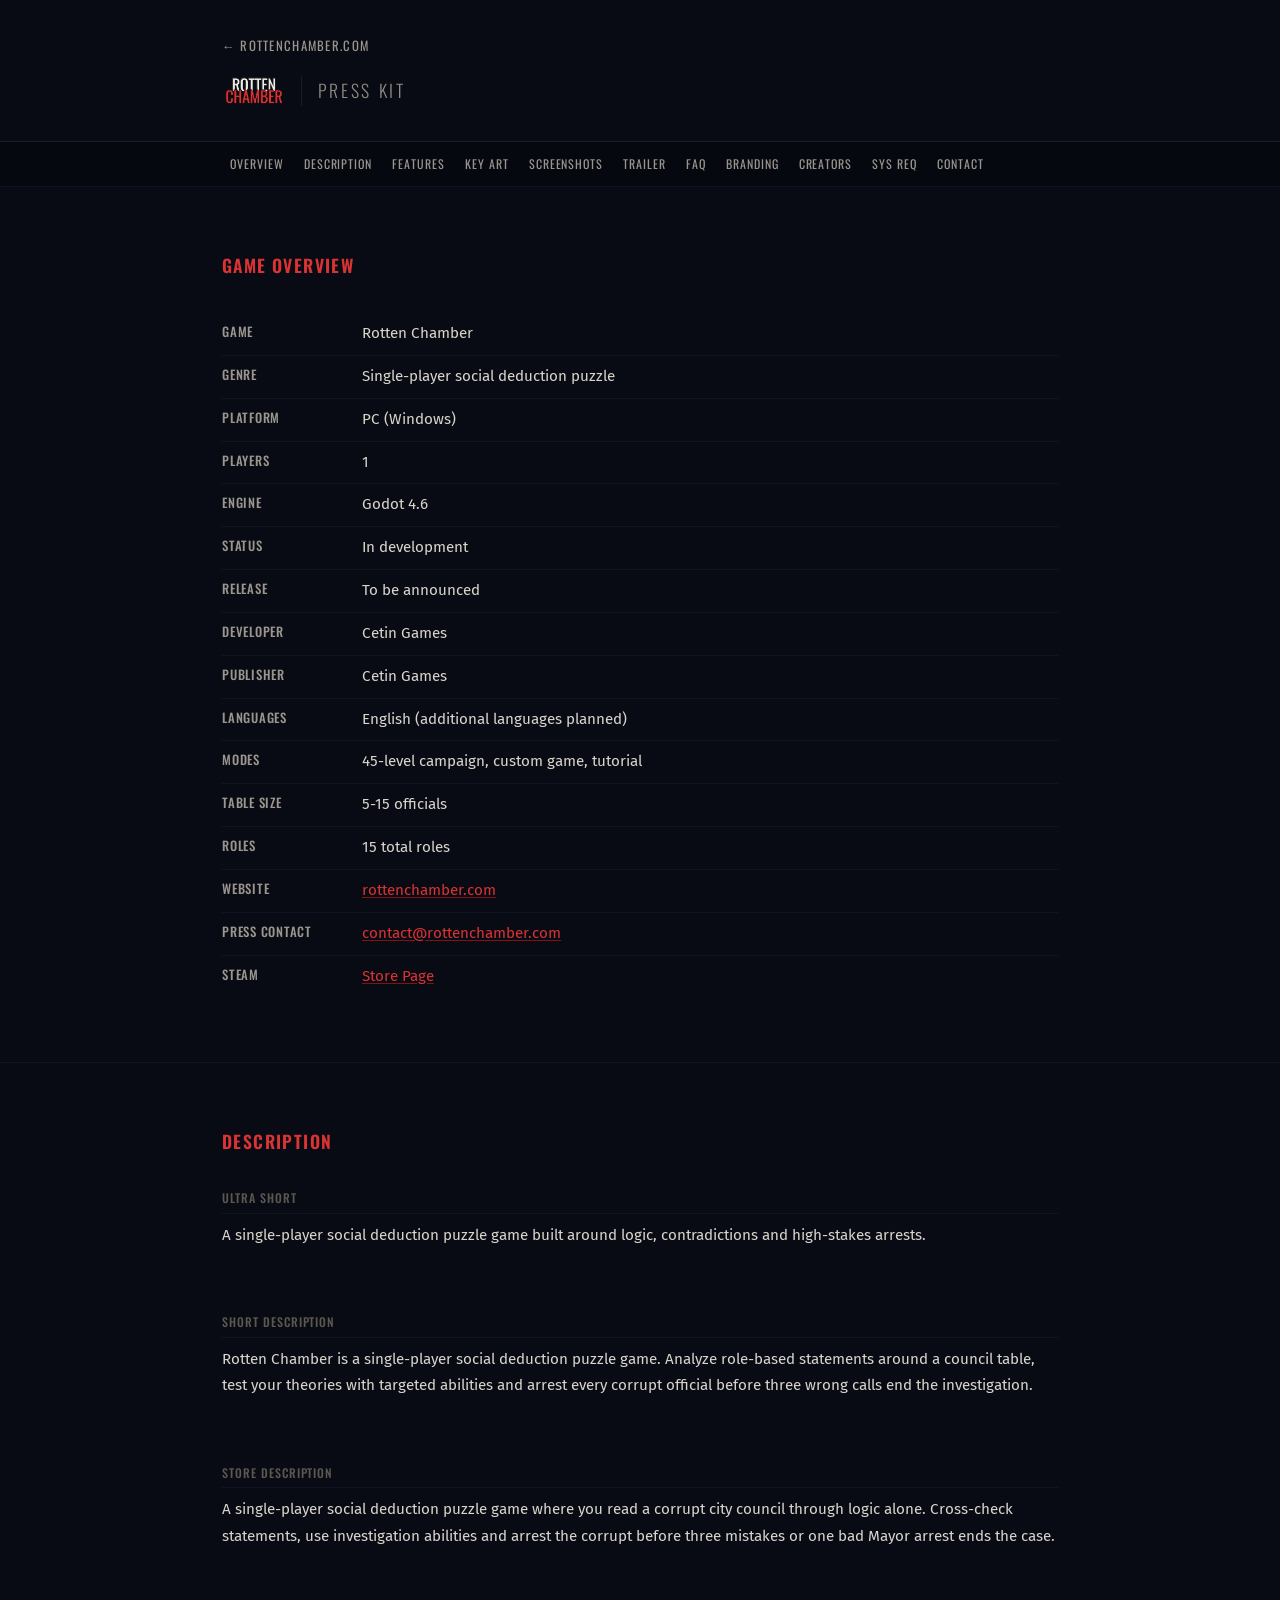
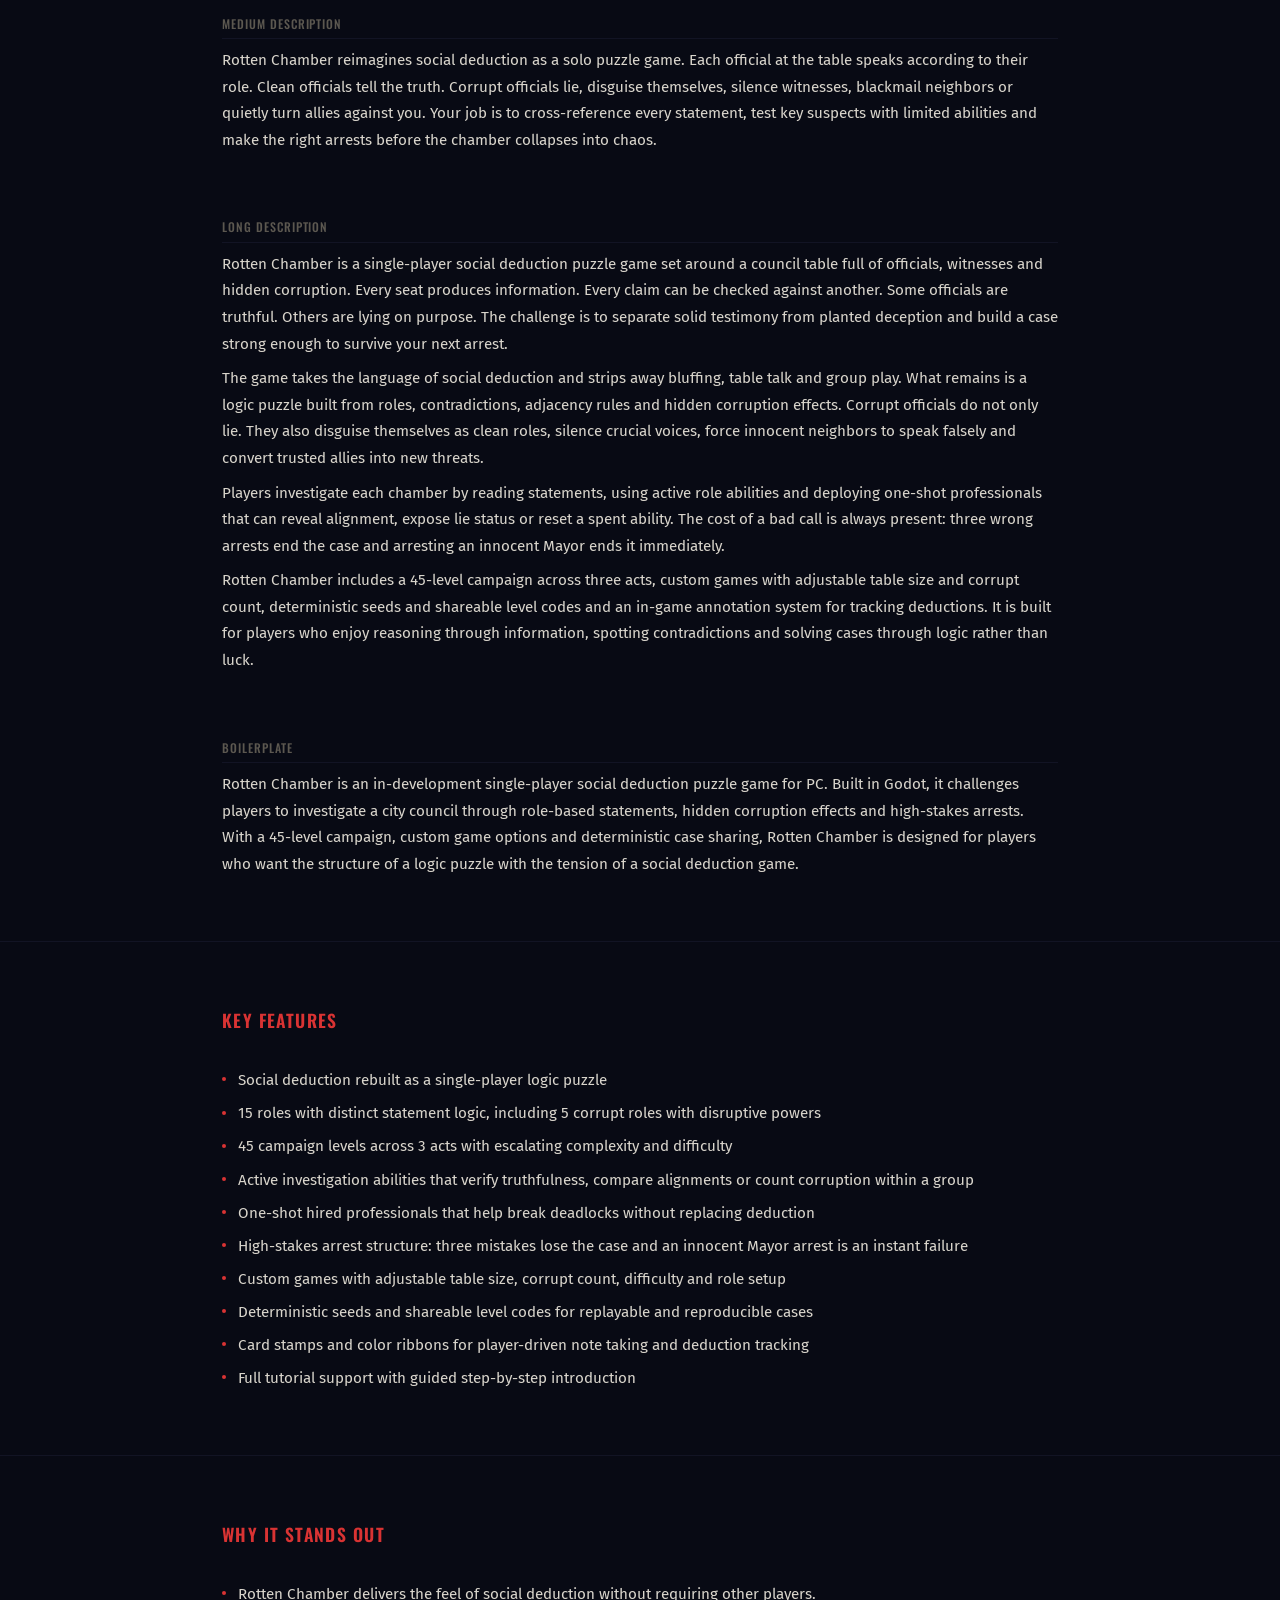
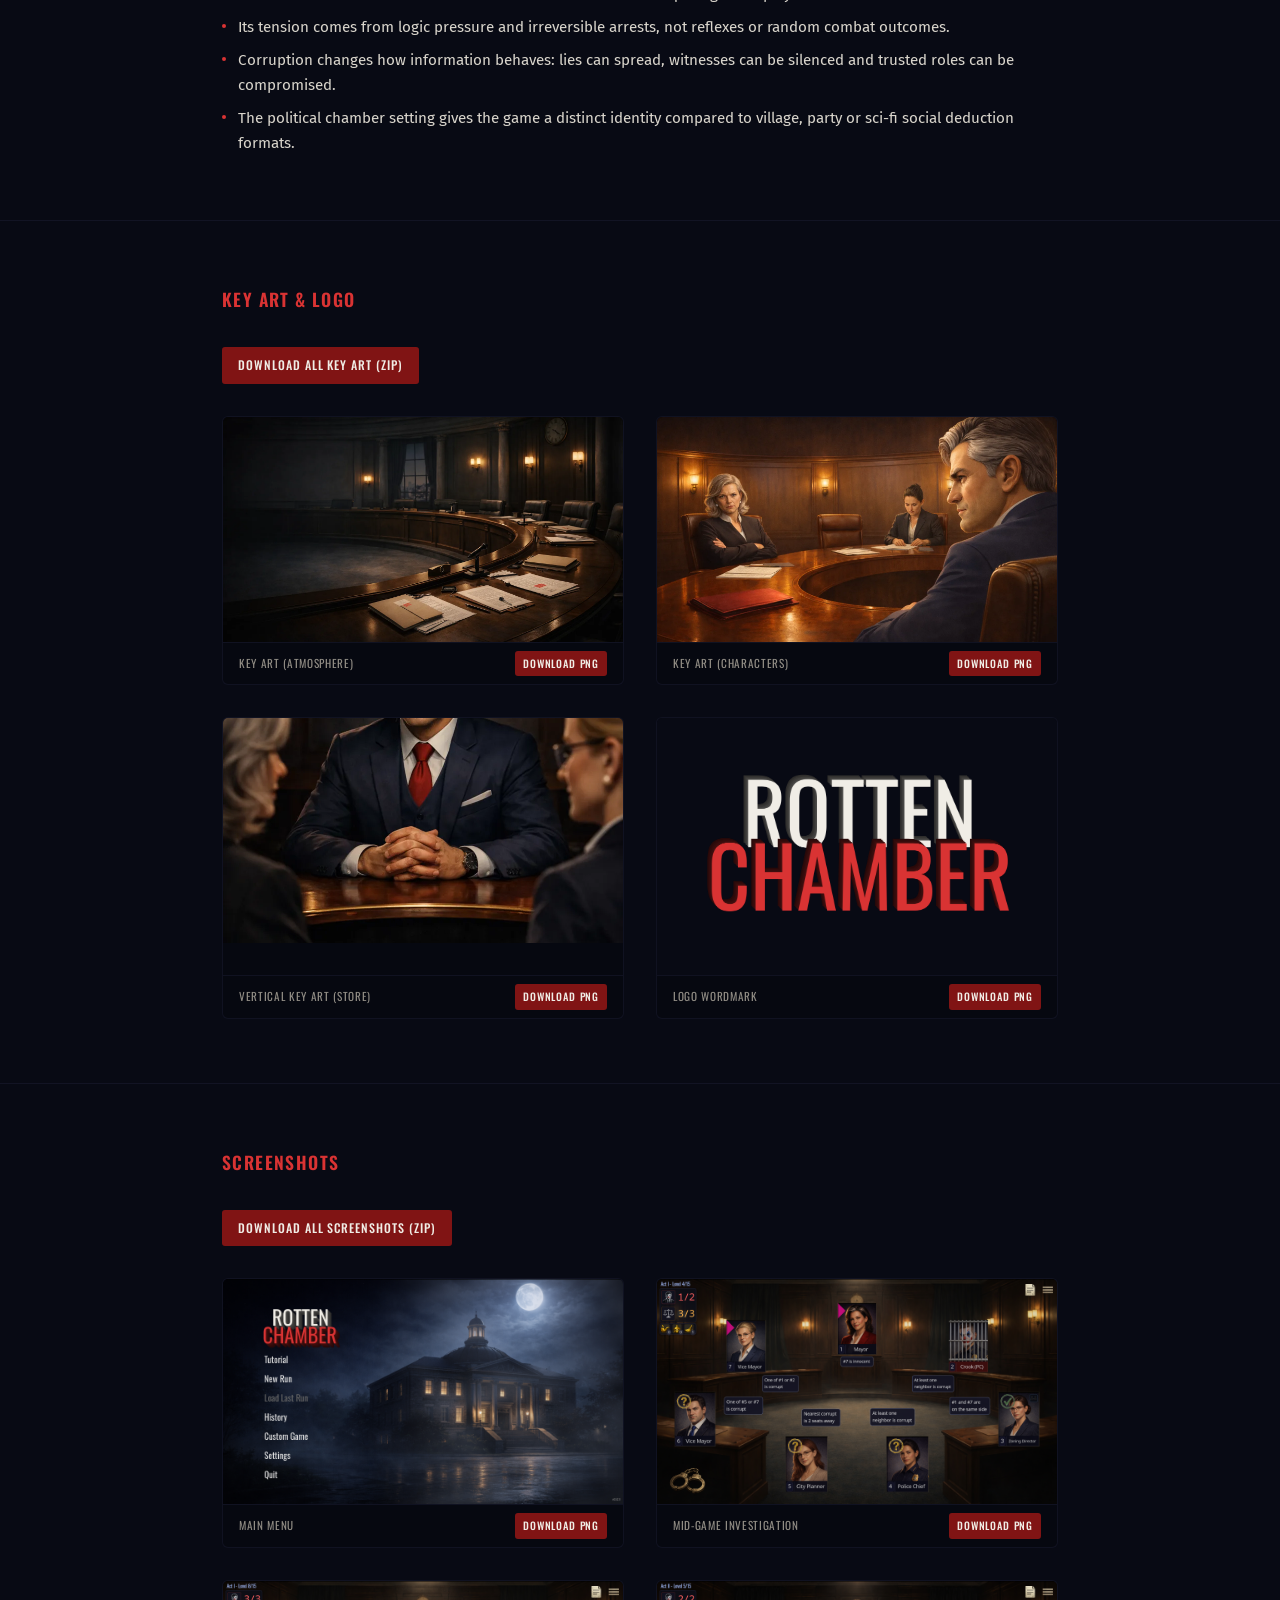
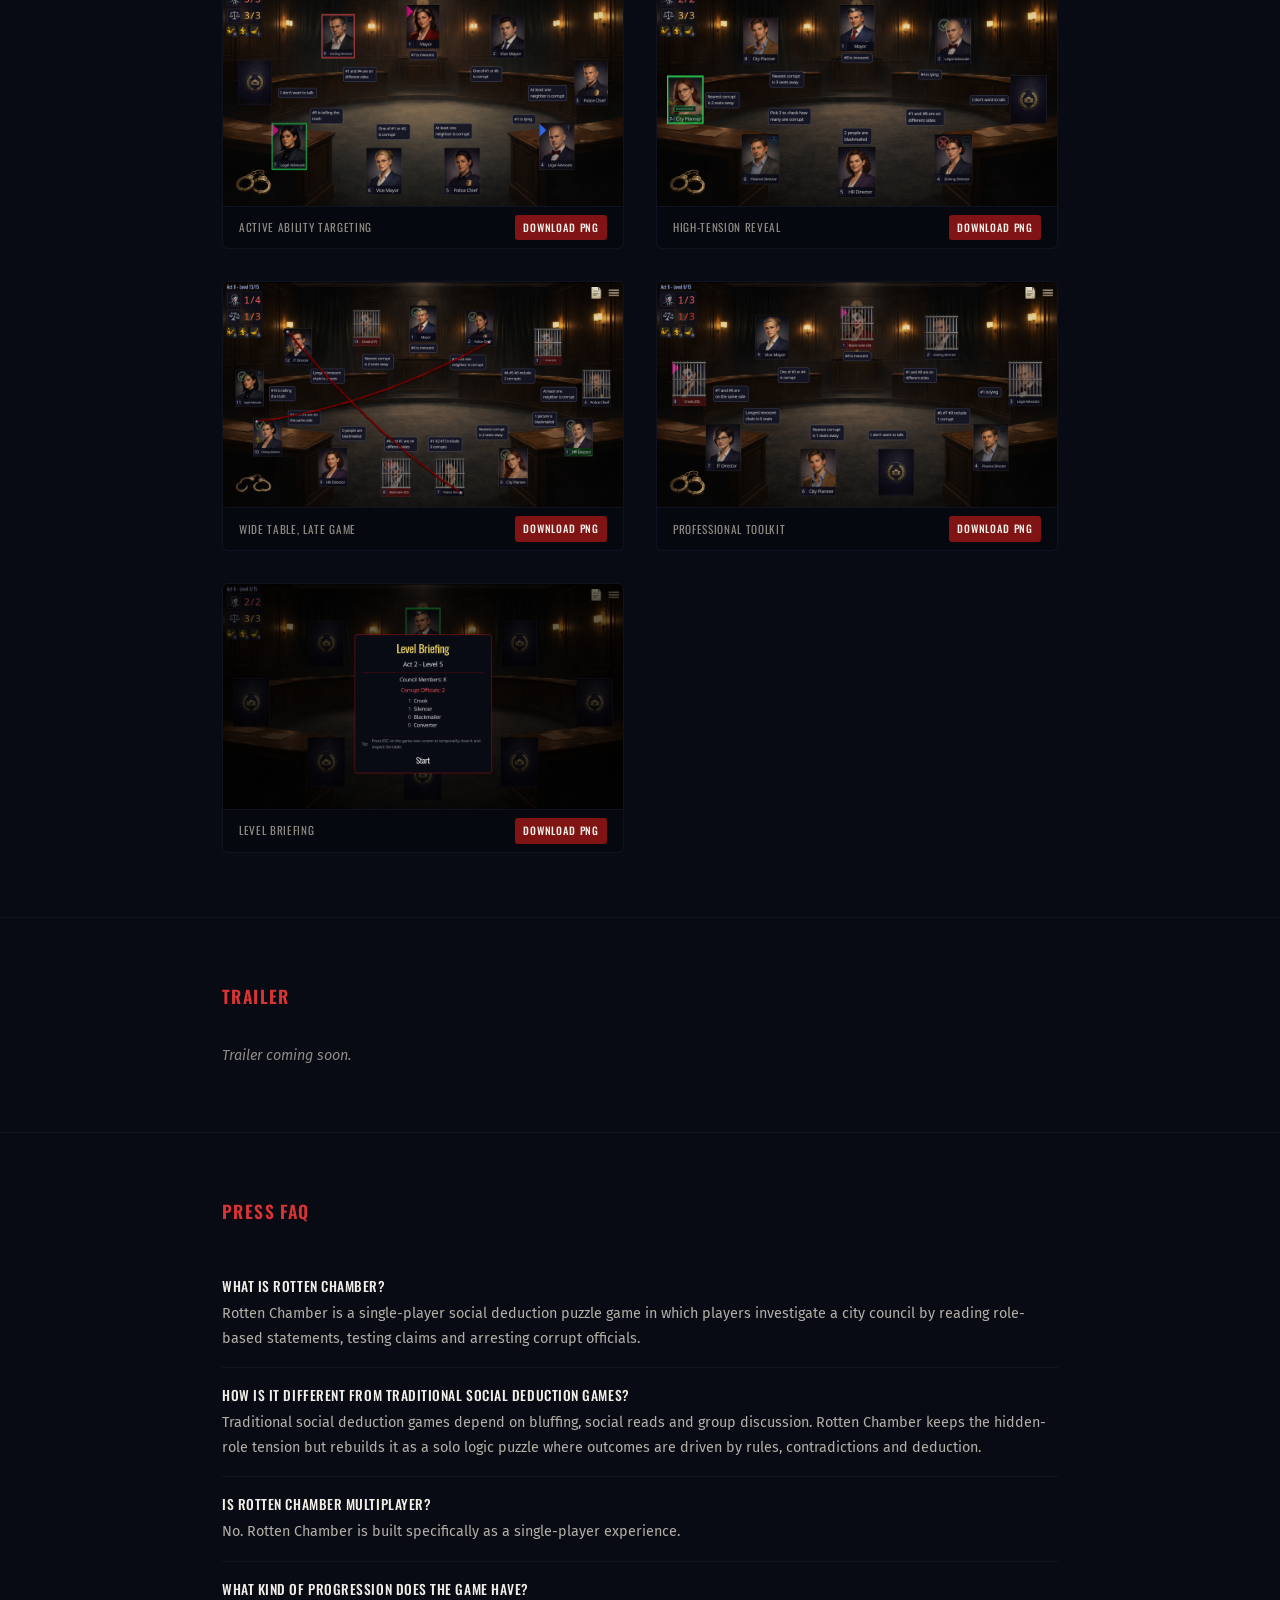
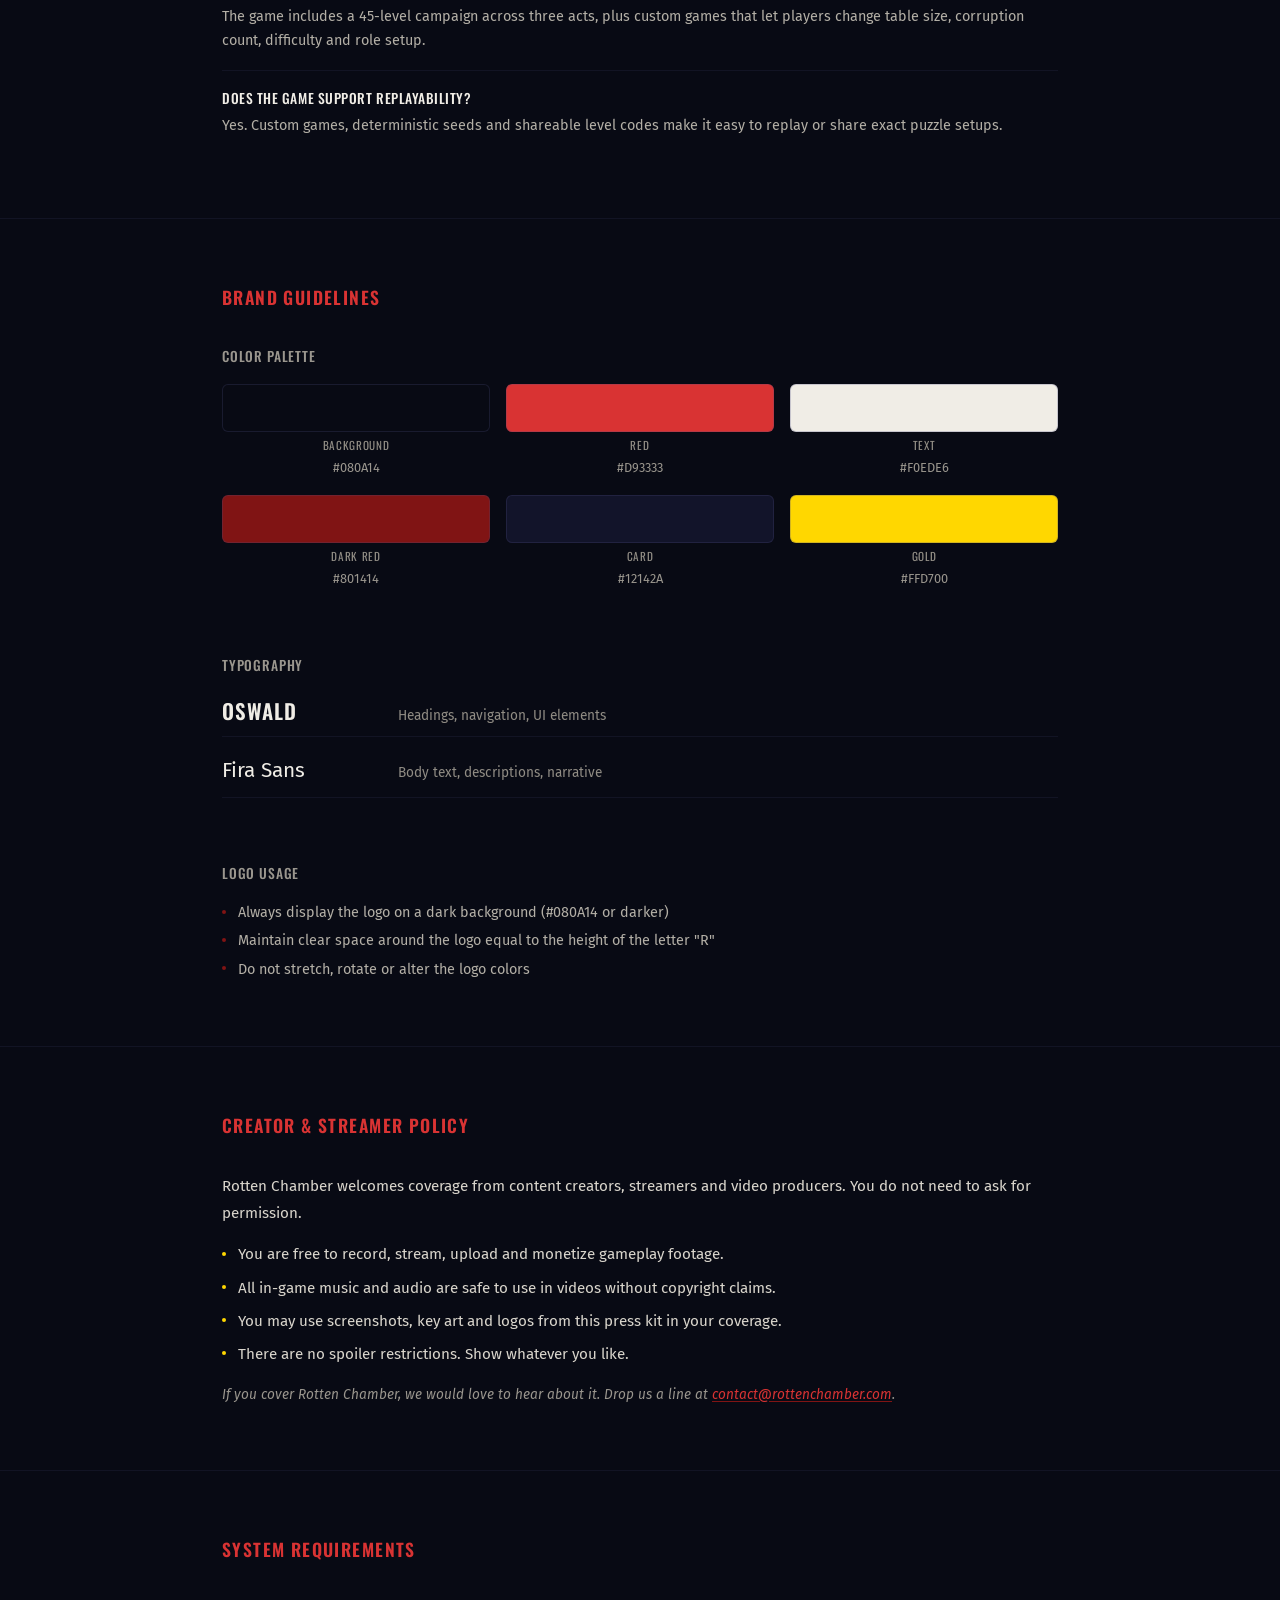
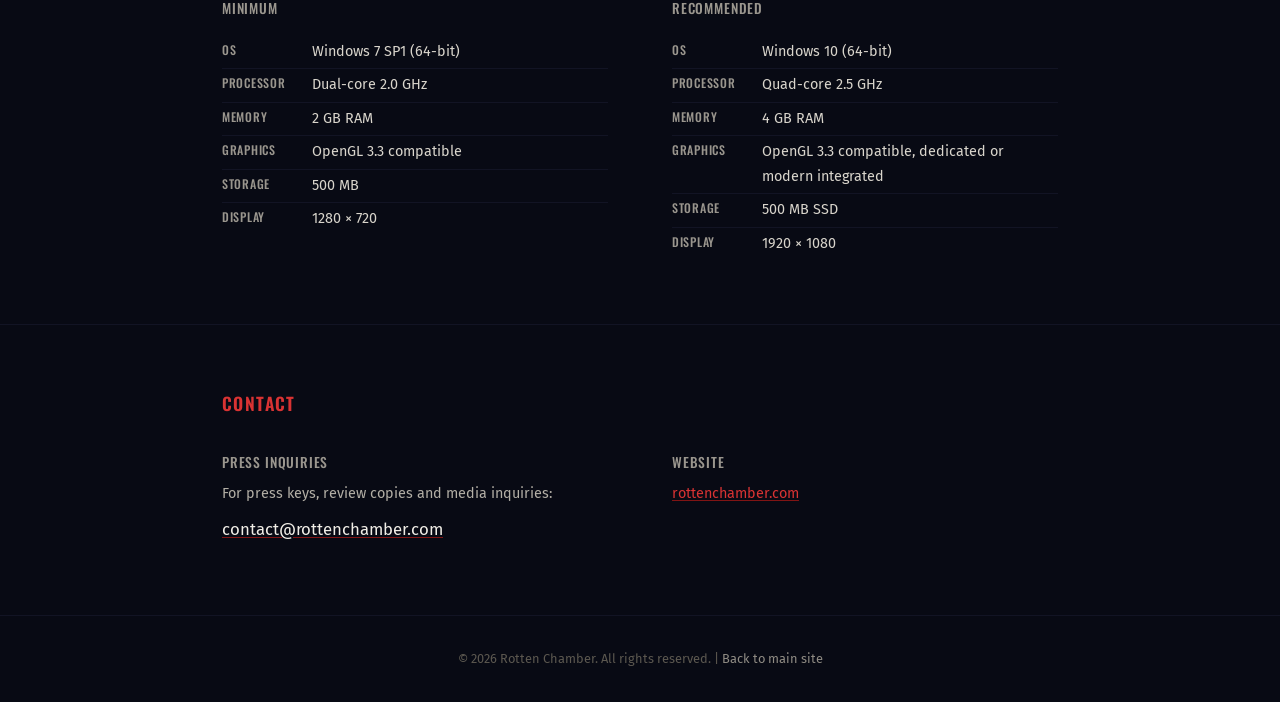
==== commit ff7662aa: "Press kit: update screenshots, add character key art, fix card height Screenshots: - Replace 6 gamep" ====
--- a/presskit/index.html
+++ b/presskit/index.html
@@ -1,21 +1,25 @@
 <!DOCTYPE html>
 <html lang="en">
+
 <head>
   <meta charset="UTF-8">
   <meta name="viewport" content="width=device-width, initial-scale=1.0">
   <title>Press Kit - Rotten Chamber | Single-Player Social Deduction Puzzle Game</title>
-  <meta name="description" content="Press kit for Rotten Chamber. A single-player social deduction puzzle game where every lie follows a rule. Download key art, screenshots, logos and game information for media coverage.">
+  <meta name="description"
+    content="Press kit for Rotten Chamber. A single-player social deduction puzzle game where every lie follows a rule. Download key art, screenshots, logos and game information for media coverage.">
   <meta name="robots" content="index, follow">
   <link rel="canonical" href="https://rottenchamber.com/presskit/">
 
   <!-- Open Graph -->
   <meta property="og:title" content="Press Kit - Rotten Chamber">
-  <meta property="og:description" content="Press kit for Rotten Chamber. Download key art, screenshots, logos and game information for media coverage.">
+  <meta property="og:description"
+    content="Press kit for Rotten Chamber. Download key art, screenshots, logos and game information for media coverage.">
   <meta property="og:image" content="https://rottenchamber.com/assets/images/exclusive/derived/hero_key_art_og.png">
   <meta property="og:image:width" content="1200">
   <meta property="og:image:height" content="630">
   <meta property="og:image:type" content="image/png">
-  <meta property="og:image:alt" content="Rotten Chamber key art: a dark civic chamber where corruption hides in plain sight">
+  <meta property="og:image:alt"
+    content="Rotten Chamber key art: a dark civic chamber where corruption hides in plain sight">
   <meta property="og:url" content="https://rottenchamber.com/presskit/">
   <meta property="og:type" content="website">
   <meta property="og:site_name" content="Rotten Chamber">
@@ -23,7 +27,8 @@
   <!-- Twitter Card -->
   <meta name="twitter:card" content="summary_large_image">
   <meta name="twitter:title" content="Press Kit - Rotten Chamber">
-  <meta name="twitter:description" content="Press kit for Rotten Chamber. Download key art, screenshots, logos and game information.">
+  <meta name="twitter:description"
+    content="Press kit for Rotten Chamber. Download key art, screenshots, logos and game information.">
   <meta name="twitter:image" content="https://rottenchamber.com/assets/images/exclusive/derived/hero_key_art_og.png">
 
   <meta name="theme-color" content="#080A14">
@@ -34,7 +39,9 @@
   <!-- Fonts -->
   <link rel="preconnect" href="https://fonts.googleapis.com">
   <link rel="preconnect" href="https://fonts.gstatic.com" crossorigin>
-  <link href="https://fonts.googleapis.com/css2?family=Oswald:wght@300;400;500;600;700&family=Fira+Sans:ital,wght@0,300;0,400;0,500;0,600;1,300;1,400&display=swap" rel="stylesheet">
+  <link
+    href="https://fonts.googleapis.com/css2?family=Oswald:wght@300;400;500;600;700&family=Fira+Sans:ital,wght@0,300;0,400;0,500;0,600;1,300;1,400&display=swap"
+    rel="stylesheet">
 
   <!-- Stylesheet -->
   <link rel="stylesheet" href="presskit.css">
@@ -85,6 +92,7 @@
   }
   </script>
 </head>
+
 <body>
 
   <!-- ═══ HEADER ═══════════════════════════════════════════════════════════ -->
@@ -187,7 +195,8 @@
             </div>
             <div class="pk-facts__row">
               <dt>Steam</dt>
-              <dd><a href="https://store.steampowered.com/app/4559620/Rotten_Chamber/" target="_blank" rel="noopener" class="pk-link" data-i18n="presskit.fact.steam_value">Store Page</a></dd>
+              <dd><a href="https://store.steampowered.com/app/4559620/Rotten_Chamber/" target="_blank" rel="noopener"
+                  class="pk-link" data-i18n="presskit.fact.steam_value">Store Page</a></dd>
             </div>
           </dl>
         </div>
@@ -202,35 +211,62 @@
         <div class="pk-description">
           <div class="pk-description__tier">
             <h3 data-i18n="presskit.description.ultra_short_title">Ultra Short</h3>
-            <p data-i18n="presskit.description.ultra_short">A single-player social deduction puzzle game built around logic, contradictions and high-stakes arrests.</p>
+            <p data-i18n="presskit.description.ultra_short">A single-player social deduction puzzle game built around
+              logic, contradictions and high-stakes arrests.</p>
           </div>
 
           <div class="pk-description__tier">
             <h3 data-i18n="presskit.description.short_title">Short Description</h3>
-            <p data-i18n="presskit.description.short">Rotten Chamber is a single-player social deduction puzzle game. Analyze role-based statements around a council table, test your theories with targeted abilities and arrest every corrupt official before three wrong calls end the investigation.</p>
+            <p data-i18n="presskit.description.short">Rotten Chamber is a single-player social deduction puzzle game.
+              Analyze role-based statements around a council table, test your theories with targeted abilities and
+              arrest every corrupt official before three wrong calls end the investigation.</p>
           </div>
 
           <div class="pk-description__tier">
             <h3 data-i18n="presskit.description.store_title">Store Description</h3>
-            <p data-i18n="presskit.description.store">A single-player social deduction puzzle game where you read a corrupt city council through logic alone. Cross-check statements, use investigation abilities and arrest the corrupt before three mistakes or one bad Mayor arrest ends the case.</p>
+            <p data-i18n="presskit.description.store">A single-player social deduction puzzle game where you read a
+              corrupt city council through logic alone. Cross-check statements, use investigation abilities and arrest
+              the corrupt before three mistakes or one bad Mayor arrest ends the case.</p>
           </div>
 
           <div class="pk-description__tier">
             <h3 data-i18n="presskit.description.medium_title">Medium Description</h3>
-            <p data-i18n="presskit.description.medium">Rotten Chamber reimagines social deduction as a solo puzzle game. Each official at the table speaks according to their role. Clean officials tell the truth. Corrupt officials lie, disguise themselves, silence witnesses, blackmail neighbors or quietly turn allies against you. Your job is to cross-reference every statement, test key suspects with limited abilities and make the right arrests before the chamber collapses into chaos.</p>
+            <p data-i18n="presskit.description.medium">Rotten Chamber reimagines social deduction as a solo puzzle game.
+              Each official at the table speaks according to their role. Clean officials tell the truth. Corrupt
+              officials lie, disguise themselves, silence witnesses, blackmail neighbors or quietly turn allies against
+              you. Your job is to cross-reference every statement, test key suspects with limited abilities and make the
+              right arrests before the chamber collapses into chaos.</p>
           </div>
 
           <div class="pk-description__tier">
             <h3 data-i18n="presskit.description.long_title">Long Description</h3>
-            <p data-i18n="presskit.description.long_p1">Rotten Chamber is a single-player social deduction puzzle game set around a council table full of officials, witnesses and hidden corruption. Every seat produces information. Every claim can be checked against another. Some officials are truthful. Others are lying on purpose. The challenge is to separate solid testimony from planted deception and build a case strong enough to survive your next arrest.</p>
-            <p data-i18n="presskit.description.long_p2">The game takes the language of social deduction and strips away bluffing, table talk and group play. What remains is a logic puzzle built from roles, contradictions, adjacency rules and hidden corruption effects. Corrupt officials do not only lie. They also disguise themselves as clean roles, silence crucial voices, force innocent neighbors to speak falsely and convert trusted allies into new threats.</p>
-            <p data-i18n="presskit.description.long_p3">Players investigate each chamber by reading statements, using active role abilities and deploying one-shot professionals that can reveal alignment, expose lie status or reset a spent ability. The cost of a bad call is always present: three wrong arrests end the case and arresting an innocent Mayor ends it immediately.</p>
-            <p data-i18n="presskit.description.long_p4">Rotten Chamber includes a 45-level campaign across three acts, custom games with adjustable table size and corrupt count, deterministic seeds and shareable level codes and an in-game annotation system for tracking deductions. It is built for players who enjoy reasoning through information, spotting contradictions and solving cases through logic rather than luck.</p>
+            <p data-i18n="presskit.description.long_p1">Rotten Chamber is a single-player social deduction puzzle game
+              set around a council table full of officials, witnesses and hidden corruption. Every seat produces
+              information. Every claim can be checked against another. Some officials are truthful. Others are lying on
+              purpose. The challenge is to separate solid testimony from planted deception and build a case strong
+              enough to survive your next arrest.</p>
+            <p data-i18n="presskit.description.long_p2">The game takes the language of social deduction and strips away
+              bluffing, table talk and group play. What remains is a logic puzzle built from roles, contradictions,
+              adjacency rules and hidden corruption effects. Corrupt officials do not only lie. They also disguise
+              themselves as clean roles, silence crucial voices, force innocent neighbors to speak falsely and convert
+              trusted allies into new threats.</p>
+            <p data-i18n="presskit.description.long_p3">Players investigate each chamber by reading statements, using
+              active role abilities and deploying one-shot professionals that can reveal alignment, expose lie status or
+              reset a spent ability. The cost of a bad call is always present: three wrong arrests end the case and
+              arresting an innocent Mayor ends it immediately.</p>
+            <p data-i18n="presskit.description.long_p4">Rotten Chamber includes a 45-level campaign across three acts,
+              custom games with adjustable table size and corrupt count, deterministic seeds and shareable level codes
+              and an in-game annotation system for tracking deductions. It is built for players who enjoy reasoning
+              through information, spotting contradictions and solving cases through logic rather than luck.</p>
           </div>
 
           <div class="pk-description__tier">
             <h3 data-i18n="presskit.description.boilerplate_title">Boilerplate</h3>
-            <p data-i18n="presskit.description.boilerplate">Rotten Chamber is an in-development single-player social deduction puzzle game for PC. Built in Godot, it challenges players to investigate a city council through role-based statements, hidden corruption effects and high-stakes arrests. With a 45-level campaign, custom game options and deterministic case sharing, Rotten Chamber is designed for players who want the structure of a logic puzzle with the tension of a social deduction game.</p>
+            <p data-i18n="presskit.description.boilerplate">Rotten Chamber is an in-development single-player social
+              deduction puzzle game for PC. Built in Godot, it challenges players to investigate a city council through
+              role-based statements, hidden corruption effects and high-stakes arrests. With a 45-level campaign, custom
+              game options and deterministic case sharing, Rotten Chamber is designed for players who want the structure
+              of a logic puzzle with the tension of a social deduction game.</p>
           </div>
         </div>
       </div>
@@ -242,14 +278,22 @@
         <h2 class="pk-section__title" data-i18n="presskit.features.title">Key Features</h2>
         <ul class="pk-feature-list">
           <li data-i18n="presskit.features.f1">Social deduction rebuilt as a single-player logic puzzle</li>
-          <li data-i18n="presskit.features.f2">15 roles with distinct statement logic, including 5 corrupt roles with disruptive powers</li>
-          <li data-i18n="presskit.features.f3">45 campaign levels across 3 acts with escalating complexity and difficulty</li>
-          <li data-i18n="presskit.features.f4">Active investigation abilities that verify truthfulness, compare alignments or count corruption within a group</li>
-          <li data-i18n="presskit.features.f5">One-shot hired professionals that help break deadlocks without replacing deduction</li>
-          <li data-i18n="presskit.features.f6">High-stakes arrest structure: three mistakes lose the case and an innocent Mayor arrest is an instant failure</li>
-          <li data-i18n="presskit.features.f7">Custom games with adjustable table size, corrupt count, difficulty and role setup</li>
-          <li data-i18n="presskit.features.f8">Deterministic seeds and shareable level codes for replayable and reproducible cases</li>
-          <li data-i18n="presskit.features.f9">Card stamps and color ribbons for player-driven note taking and deduction tracking</li>
+          <li data-i18n="presskit.features.f2">15 roles with distinct statement logic, including 5 corrupt roles with
+            disruptive powers</li>
+          <li data-i18n="presskit.features.f3">45 campaign levels across 3 acts with escalating complexity and
+            difficulty</li>
+          <li data-i18n="presskit.features.f4">Active investigation abilities that verify truthfulness, compare
+            alignments or count corruption within a group</li>
+          <li data-i18n="presskit.features.f5">One-shot hired professionals that help break deadlocks without replacing
+            deduction</li>
+          <li data-i18n="presskit.features.f6">High-stakes arrest structure: three mistakes lose the case and an
+            innocent Mayor arrest is an instant failure</li>
+          <li data-i18n="presskit.features.f7">Custom games with adjustable table size, corrupt count, difficulty and
+            role setup</li>
+          <li data-i18n="presskit.features.f8">Deterministic seeds and shareable level codes for replayable and
+            reproducible cases</li>
+          <li data-i18n="presskit.features.f9">Card stamps and color ribbons for player-driven note taking and deduction
+            tracking</li>
           <li data-i18n="presskit.features.f10">Full tutorial support with guided step-by-step introduction</li>
         </ul>
       </div>
@@ -260,10 +304,14 @@
       <div class="pk-container">
         <h2 class="pk-section__title" data-i18n="presskit.why.title">Why It Stands Out</h2>
         <ul class="pk-feature-list pk-feature-list--standout">
-          <li data-i18n="presskit.why.w1">Rotten Chamber delivers the feel of social deduction without requiring other players.</li>
-          <li data-i18n="presskit.why.w2">Its tension comes from logic pressure and irreversible arrests, not reflexes or random combat outcomes.</li>
-          <li data-i18n="presskit.why.w3">Corruption changes how information behaves: lies can spread, witnesses can be silenced and trusted roles can be compromised.</li>
-          <li data-i18n="presskit.why.w4">The political chamber setting gives the game a distinct identity compared to village, party or sci-fi social deduction formats.</li>
+          <li data-i18n="presskit.why.w1">Rotten Chamber delivers the feel of social deduction without requiring other
+            players.</li>
+          <li data-i18n="presskit.why.w2">Its tension comes from logic pressure and irreversible arrests, not reflexes
+            or random combat outcomes.</li>
+          <li data-i18n="presskit.why.w3">Corruption changes how information behaves: lies can spread, witnesses can be
+            silenced and trusted roles can be compromised.</li>
+          <li data-i18n="presskit.why.w4">The political chamber setting gives the game a distinct identity compared to
+            village, party or sci-fi social deduction formats.</li>
         </ul>
       </div>
     </section>
@@ -274,47 +322,58 @@
         <h2 class="pk-section__title" data-i18n="presskit.keyart.title">Key Art &amp; Logo</h2>
 
         <div class="pk-download-all">
-          <a href="downloads/key-art-pack.zip" download class="pk-download pk-download--all" data-i18n="presskit.keyart.download_all">Download All Key Art (ZIP)</a>
+          <a href="downloads/key-art-pack.zip" download class="pk-download pk-download--all"
+            data-i18n="presskit.keyart.download_all">Download All Key Art (ZIP)</a>
         </div>
 
         <div class="pk-media-grid pk-media-grid--keyart">
           <figure class="pk-media-item">
             <a href="../assets/images/exclusive/hero_key_art_master.png" target="_blank">
-              <img src="../assets/images/exclusive/hero_key_art_master.webp" alt="Official key art for Rotten Chamber, depicting a shadowed civic chamber where corruption hides in plain sight" loading="lazy">
-            </a>
-            <figcaption>
-              <span data-i18n="presskit.keyart.hero_label">Key Art (Full Resolution)</span>
-              <a href="../assets/images/exclusive/hero_key_art_master.png" download class="pk-download" data-i18n="presskit.download">Download PNG</a>
+              <img src="../assets/images/exclusive/hero_key_art_master.webp"
+                alt="Atmospheric key art for Rotten Chamber, a shadowed civic chamber where corruption hides in plain sight"
+                loading="lazy">
+            </a>
+            <figcaption>
+              <span data-i18n="presskit.keyart.hero_label">Key Art (Atmosphere)</span>
+              <a href="../assets/images/exclusive/hero_key_art_master.png" download class="pk-download"
+                data-i18n="presskit.download">Download PNG</a>
+            </figcaption>
+          </figure>
+
+          <figure class="pk-media-item">
+            <a href="../assets/images/exclusive/key_art_characters_master.png" target="_blank">
+              <img src="../assets/images/exclusive/key_art_characters_master.webp"
+                alt="Character key art for Rotten Chamber, a tense confrontation between a seated Mayor and two officials across the council table"
+                loading="lazy">
+            </a>
+            <figcaption>
+              <span data-i18n="presskit.keyart.characters_label">Key Art (Characters)</span>
+              <a href="../assets/images/exclusive/key_art_characters_master.png" download class="pk-download"
+                data-i18n="presskit.download">Download PNG</a>
             </figcaption>
           </figure>
 
           <figure class="pk-media-item">
             <a href="../assets/images/exclusive/store-vertical-key-art.png" target="_blank">
-              <img src="../assets/images/exclusive/store-vertical-key-art.webp" alt="Rotten Chamber vertical key art for store pages" loading="lazy">
+              <img src="../assets/images/exclusive/store-vertical-key-art.webp"
+                alt="Rotten Chamber vertical key art for store pages" loading="lazy">
             </a>
             <figcaption>
               <span data-i18n="presskit.keyart.vertical_label">Vertical Key Art (Store)</span>
-              <a href="../assets/images/exclusive/store-vertical-key-art.png" download class="pk-download" data-i18n="presskit.download">Download PNG</a>
-            </figcaption>
-          </figure>
-
-          <figure class="pk-media-item">
-            <a href="../assets/images/exclusive/derived/hero_key_art_og.png" target="_blank">
-              <img src="../assets/images/exclusive/derived/hero_key_art_og.png" alt="Rotten Chamber Open Graph image (1200x630)" loading="lazy">
-            </a>
-            <figcaption>
-              <span data-i18n="presskit.keyart.og_label">Social Share Image (1200&times;630)</span>
-              <a href="../assets/images/exclusive/derived/hero_key_art_og.png" download class="pk-download" data-i18n="presskit.download">Download PNG</a>
+              <a href="../assets/images/exclusive/store-vertical-key-art.png" download class="pk-download"
+                data-i18n="presskit.download">Download PNG</a>
             </figcaption>
           </figure>
 
           <figure class="pk-media-item">
             <a href="../assets/images/exclusive/logo_wordmark_master.png" target="_blank">
-              <img src="../assets/images/exclusive/logo_wordmark_master.png" alt="Rotten Chamber wordmark logo" loading="lazy" class="pk-media-item__logo">
+              <img src="../assets/images/exclusive/logo_wordmark_master.png" alt="Rotten Chamber wordmark logo"
+                loading="lazy" class="pk-media-item__logo">
             </a>
             <figcaption>
               <span data-i18n="presskit.keyart.logo_label">Logo Wordmark</span>
-              <a href="../assets/images/exclusive/logo_wordmark_master.png" download class="pk-download" data-i18n="presskit.download">Download PNG</a>
+              <a href="../assets/images/exclusive/logo_wordmark_master.png" download class="pk-download"
+                data-i18n="presskit.download">Download PNG</a>
             </figcaption>
           </figure>
         </div>
@@ -327,77 +386,99 @@
         <h2 class="pk-section__title" data-i18n="presskit.screenshots.title">Screenshots</h2>
 
         <div class="pk-download-all">
-          <a href="downloads/screenshots-pack.zip" download class="pk-download pk-download--all" data-i18n="presskit.screenshots.download_all">Download All Screenshots (ZIP)</a>
+          <a href="downloads/screenshots-pack.zip" download class="pk-download pk-download--all"
+            data-i18n="presskit.screenshots.download_all">Download All Screenshots (ZIP)</a>
         </div>
 
         <div class="pk-media-grid pk-media-grid--screenshots">
           <figure class="pk-media-item">
             <a href="../assets/images/screenshots/main-menu.png" target="_blank">
-              <img src="../assets/images/screenshots/main-menu.png" alt="Main menu artwork for Rotten Chamber, introducing the game's dark civic tone and dossier-inspired presentation" loading="lazy" width="1920" height="1080">
+              <img src="../assets/images/screenshots/main-menu.png"
+                alt="Main menu artwork for Rotten Chamber, introducing the game's dark civic tone and dossier-inspired presentation"
+                loading="lazy" width="1920" height="1080">
             </a>
             <figcaption>
               <span data-i18n="presskit.screenshots.s1">Main Menu</span>
-              <a href="../assets/images/screenshots/main-menu.png" download class="pk-download" data-i18n="presskit.download">Download PNG</a>
+              <a href="../assets/images/screenshots/main-menu.png" download class="pk-download"
+                data-i18n="presskit.download">Download PNG</a>
             </figcaption>
           </figure>
 
           <figure class="pk-media-item">
             <a href="../assets/images/screenshots/hero-mid-investigation.png" target="_blank">
-              <img src="../assets/images/screenshots/hero-mid-investigation.png" alt="A mid-game investigation with multiple open statements, visible deductions and earlier arrests already shaping the remaining suspect pool" loading="lazy" width="1920" height="1080">
+              <img src="../assets/images/screenshots/hero-mid-investigation.png"
+                alt="A mid-game investigation with multiple open statements, visible deductions and earlier arrests already shaping the remaining suspect pool"
+                loading="lazy" width="1920" height="1080">
             </a>
             <figcaption>
               <span data-i18n="presskit.screenshots.s2">Mid-game investigation</span>
-              <a href="../assets/images/screenshots/hero-mid-investigation.png" download class="pk-download" data-i18n="presskit.download">Download PNG</a>
+              <a href="../assets/images/screenshots/hero-mid-investigation.png" download class="pk-download"
+                data-i18n="presskit.download">Download PNG</a>
             </figcaption>
           </figure>
 
           <figure class="pk-media-item">
             <a href="../assets/images/screenshots/active-ability-targeting.png" target="_blank">
-              <img src="../assets/images/screenshots/active-ability-targeting.png" alt="An active investigation ability in use, showing how players can target specific seats to test a theory instead of relying on guesswork" loading="lazy" width="1920" height="1080">
+              <img src="../assets/images/screenshots/active-ability-targeting.png"
+                alt="An active investigation ability in use, showing how players can target specific seats to test a theory instead of relying on guesswork"
+                loading="lazy" width="1920" height="1080">
             </a>
             <figcaption>
               <span data-i18n="presskit.screenshots.s3">Active ability targeting</span>
-              <a href="../assets/images/screenshots/active-ability-targeting.png" download class="pk-download" data-i18n="presskit.download">Download PNG</a>
+              <a href="../assets/images/screenshots/active-ability-targeting.png" download class="pk-download"
+                data-i18n="presskit.download">Download PNG</a>
             </figcaption>
           </figure>
 
           <figure class="pk-media-item">
             <a href="../assets/images/screenshots/high-tension-reveal.png" target="_blank">
-              <img src="../assets/images/screenshots/high-tension-reveal.png" alt="A high-pressure late case where previous arrests, narrowing margins and revealed corruption create immediate risk around every next decision" loading="lazy" width="1920" height="1080">
+              <img src="../assets/images/screenshots/high-tension-reveal.png"
+                alt="A high-pressure late case where previous arrests, narrowing margins and revealed corruption create immediate risk around every next decision"
+                loading="lazy" width="1920" height="1080">
             </a>
             <figcaption>
               <span data-i18n="presskit.screenshots.s4">High-tension reveal</span>
-              <a href="../assets/images/screenshots/high-tension-reveal.png" download class="pk-download" data-i18n="presskit.download">Download PNG</a>
+              <a href="../assets/images/screenshots/high-tension-reveal.png" download class="pk-download"
+                data-i18n="presskit.download">Download PNG</a>
             </figcaption>
           </figure>
 
           <figure class="pk-media-item">
             <a href="../assets/images/screenshots/wide-table-late-game.png" target="_blank">
-              <img src="../assets/images/screenshots/wide-table-late-game.png" alt="A larger chamber setup that highlights the game's expanding information network, role interplay and late-run deduction density" loading="lazy" width="1920" height="1080">
+              <img src="../assets/images/screenshots/wide-table-late-game.png"
+                alt="A larger chamber setup that highlights the game's expanding information network, role interplay and late-run deduction density"
+                loading="lazy" width="1920" height="1080">
             </a>
             <figcaption>
               <span data-i18n="presskit.screenshots.s5">Wide table, late game</span>
-              <a href="../assets/images/screenshots/wide-table-late-game.png" download class="pk-download" data-i18n="presskit.download">Download PNG</a>
+              <a href="../assets/images/screenshots/wide-table-late-game.png" download class="pk-download"
+                data-i18n="presskit.download">Download PNG</a>
             </figcaption>
           </figure>
 
           <figure class="pk-media-item">
             <a href="../assets/images/screenshots/professional-toolkit-usage.png" target="_blank">
-              <img src="../assets/images/screenshots/professional-toolkit-usage.png" alt="One-shot hired professionals can expose hidden information or restore key tools when a case reaches a deadlock" loading="lazy" width="1920" height="1080">
+              <img src="../assets/images/screenshots/professional-toolkit-usage.png"
+                alt="One-shot hired professionals can expose hidden information or restore key tools when a case reaches a deadlock"
+                loading="lazy" width="1920" height="1080">
             </a>
             <figcaption>
               <span data-i18n="presskit.screenshots.s6">Professional toolkit</span>
-              <a href="../assets/images/screenshots/professional-toolkit-usage.png" download class="pk-download" data-i18n="presskit.download">Download PNG</a>
-            </figcaption>
-          </figure>
-
-          <figure class="pk-media-item">
-            <a href="../assets/images/screenshots/level-briefing-act1-level14.png" target="_blank">
-              <img src="../assets/images/screenshots/level-briefing-act1-level14.png" alt="Pre-case briefing screen showing chamber size, corruption count and run structure before an investigation begins" loading="lazy" width="1920" height="1080">
+              <a href="../assets/images/screenshots/professional-toolkit-usage.png" download class="pk-download"
+                data-i18n="presskit.download">Download PNG</a>
+            </figcaption>
+          </figure>
+
+          <figure class="pk-media-item">
+            <a href="../assets/images/screenshots/level-briefing.png" target="_blank">
+              <img src="../assets/images/screenshots/level-briefing.png"
+                alt="Pre-case briefing screen showing chamber size, corruption count and run structure before an investigation begins"
+                loading="lazy" width="1920" height="1080">
             </a>
             <figcaption>
               <span data-i18n="presskit.screenshots.s7">Level briefing</span>
-              <a href="../assets/images/screenshots/level-briefing-act1-level14.png" download class="pk-download" data-i18n="presskit.download">Download PNG</a>
+              <a href="../assets/images/screenshots/level-briefing.png" download class="pk-download"
+                data-i18n="presskit.download">Download PNG</a>
             </figcaption>
           </figure>
         </div>
@@ -419,11 +500,15 @@
         <dl class="pk-faq">
           <div class="pk-faq__item">
             <dt data-i18n="presskit.faq.q1">What is Rotten Chamber?</dt>
-            <dd data-i18n="presskit.faq.a1">Rotten Chamber is a single-player social deduction puzzle game in which players investigate a city council by reading role-based statements, testing claims and arresting corrupt officials.</dd>
+            <dd data-i18n="presskit.faq.a1">Rotten Chamber is a single-player social deduction puzzle game in which
+              players investigate a city council by reading role-based statements, testing claims and arresting corrupt
+              officials.</dd>
           </div>
           <div class="pk-faq__item">
             <dt data-i18n="presskit.faq.q2">How is it different from traditional social deduction games?</dt>
-            <dd data-i18n="presskit.faq.a2">Traditional social deduction games depend on bluffing, social reads and group discussion. Rotten Chamber keeps the hidden-role tension but rebuilds it as a solo logic puzzle where outcomes are driven by rules, contradictions and deduction.</dd>
+            <dd data-i18n="presskit.faq.a2">Traditional social deduction games depend on bluffing, social reads and
+              group discussion. Rotten Chamber keeps the hidden-role tension but rebuilds it as a solo logic puzzle
+              where outcomes are driven by rules, contradictions and deduction.</dd>
           </div>
           <div class="pk-faq__item">
             <dt data-i18n="presskit.faq.q3">Is Rotten Chamber multiplayer?</dt>
@@ -431,11 +516,13 @@
           </div>
           <div class="pk-faq__item">
             <dt data-i18n="presskit.faq.q4">What kind of progression does the game have?</dt>
-            <dd data-i18n="presskit.faq.a4">The game includes a 45-level campaign across three acts, plus custom games that let players change table size, corruption count, difficulty and role setup.</dd>
+            <dd data-i18n="presskit.faq.a4">The game includes a 45-level campaign across three acts, plus custom games
+              that let players change table size, corruption count, difficulty and role setup.</dd>
           </div>
           <div class="pk-faq__item">
             <dt data-i18n="presskit.faq.q5">Does the game support replayability?</dt>
-            <dd data-i18n="presskit.faq.a5">Yes. Custom games, deterministic seeds and shareable level codes make it easy to replay or share exact puzzle setups.</dd>
+            <dd data-i18n="presskit.faq.a5">Yes. Custom games, deterministic seeds and shareable level codes make it
+              easy to replay or share exact puzzle setups.</dd>
           </div>
         </dl>
       </div>
@@ -488,11 +575,13 @@
             <div class="pk-font-list">
               <div class="pk-font-item">
                 <span class="pk-font-item__name pk-font-item__name--heading">Oswald</span>
-                <span class="pk-font-item__role" data-i18n="presskit.branding.font_heading">Headings, navigation, UI elements</span>
+                <span class="pk-font-item__role" data-i18n="presskit.branding.font_heading">Headings, navigation, UI
+                  elements</span>
               </div>
               <div class="pk-font-item">
                 <span class="pk-font-item__name pk-font-item__name--body">Fira Sans</span>
-                <span class="pk-font-item__role" data-i18n="presskit.branding.font_body">Body text, descriptions, narrative</span>
+                <span class="pk-font-item__role" data-i18n="presskit.branding.font_body">Body text, descriptions,
+                  narrative</span>
               </div>
             </div>
           </div>
@@ -500,8 +589,10 @@
           <div class="pk-branding__group">
             <h3 data-i18n="presskit.branding.usage_title">Logo Usage</h3>
             <ul class="pk-branding__rules">
-              <li data-i18n="presskit.branding.rule1">Always display the logo on a dark background (#080A14 or darker)</li>
-              <li data-i18n="presskit.branding.rule2">Maintain clear space around the logo equal to the height of the letter "R"</li>
+              <li data-i18n="presskit.branding.rule1">Always display the logo on a dark background (#080A14 or darker)
+              </li>
+              <li data-i18n="presskit.branding.rule2">Maintain clear space around the logo equal to the height of the
+                letter "R"</li>
               <li data-i18n="presskit.branding.rule3">Do not stretch, rotate or alter the logo colors</li>
             </ul>
           </div>
@@ -514,14 +605,20 @@
       <div class="pk-container">
         <h2 class="pk-section__title" data-i18n="presskit.creator.title">Creator &amp; Streamer Policy</h2>
         <div class="pk-policy">
-          <p class="pk-policy__summary" data-i18n="presskit.creator.summary">Rotten Chamber welcomes coverage from content creators, streamers and video producers. You do not need to ask for permission.</p>
+          <p class="pk-policy__summary" data-i18n="presskit.creator.summary">Rotten Chamber welcomes coverage from
+            content creators, streamers and video producers. You do not need to ask for permission.</p>
           <ul class="pk-policy__list">
-            <li data-i18n="presskit.creator.rule1">You are free to record, stream, upload and monetize gameplay footage.</li>
-            <li data-i18n="presskit.creator.rule2">All in-game music and audio are safe to use in videos without copyright claims.</li>
-            <li data-i18n="presskit.creator.rule3">You may use screenshots, key art and logos from this press kit in your coverage.</li>
+            <li data-i18n="presskit.creator.rule1">You are free to record, stream, upload and monetize gameplay footage.
+            </li>
+            <li data-i18n="presskit.creator.rule2">All in-game music and audio are safe to use in videos without
+              copyright claims.</li>
+            <li data-i18n="presskit.creator.rule3">You may use screenshots, key art and logos from this press kit in
+              your coverage.</li>
             <li data-i18n="presskit.creator.rule4">There are no spoiler restrictions. Show whatever you like.</li>
           </ul>
-          <p class="pk-policy__note" data-i18n="presskit.creator.note">If you cover Rotten Chamber, we would love to hear about it. Drop us a line at <a href="mailto:contact@rottenchamber.com" class="pk-link">contact@rottenchamber.com</a>.</p>
+          <p class="pk-policy__note" data-i18n="presskit.creator.note">If you cover Rotten Chamber, we would love to
+            hear about it. Drop us a line at <a href="mailto:contact@rottenchamber.com"
+              class="pk-link">contact@rottenchamber.com</a>.</p>
         </div>
       </div>
     </section>
@@ -611,7 +708,8 @@
           <div class="pk-contact__item">
             <h3 data-i18n="presskit.contact.press_title">Press Inquiries</h3>
             <p data-i18n="presskit.contact.press_info">For press keys, review copies and media inquiries:</p>
-            <p class="pk-contact__email"><a href="mailto:contact@rottenchamber.com" class="pk-link">contact@rottenchamber.com</a></p>
+            <p class="pk-contact__email"><a href="mailto:contact@rottenchamber.com"
+                class="pk-link">contact@rottenchamber.com</a></p>
           </div>
           <div class="pk-contact__item">
             <h3 data-i18n="presskit.contact.website_title">Website</h3>
@@ -626,11 +724,13 @@
   <!-- ═══ FOOTER ═════════════════════════════════════════════════════════ -->
   <footer class="pk-footer">
     <div class="pk-container">
-      <p>&copy; 2026 Rotten Chamber. All rights reserved. | <a href="../" data-i18n="presskit.footer.back">Back to main site</a></p>
+      <p>&copy; 2026 Rotten Chamber. All rights reserved. | <a href="../" data-i18n="presskit.footer.back">Back to main
+          site</a></p>
     </div>
   </footer>
 
   <!-- i18n Engine -->
   <script src="../js/i18n.js"></script>
 </body>
-</html>
+
+</html>
--- a/presskit/presskit.css
+++ b/presskit/presskit.css
@@ -51,7 +51,9 @@
 }
 
 /* ─── Reset & Base ─────────────────────────────────────────────────────── */
-*, *::before, *::after {
+*,
+*::before,
+*::after {
   margin: 0;
   padding: 0;
   box-sizing: border-box;
@@ -294,6 +296,8 @@
 }
 
 .pk-media-item {
+  display: flex;
+  flex-direction: column;
   background: var(--bg-deepest);
   border: 1px solid var(--border-card);
   border-radius: var(--radius-md);
@@ -307,6 +311,7 @@
 
 .pk-media-item a:first-child {
   display: block;
+  flex: 1;
 }
 
 .pk-media-item img {
@@ -326,6 +331,7 @@
   display: flex;
   justify-content: space-between;
   align-items: center;
+  margin-top: auto;
   padding: var(--space-sm) var(--space-md);
   border-top: 1px solid var(--border-card);
 }
@@ -715,6 +721,7 @@
 
 /* ─── Responsive ───────────────────────────────────────────────────────── */
 @media (max-width: 640px) {
+
   .pk-media-grid--keyart,
   .pk-media-grid--screenshots {
     grid-template-columns: 1fr;
@@ -766,4 +773,4 @@
     gap: var(--space-xs);
     align-items: flex-start;
   }
-}
+}
